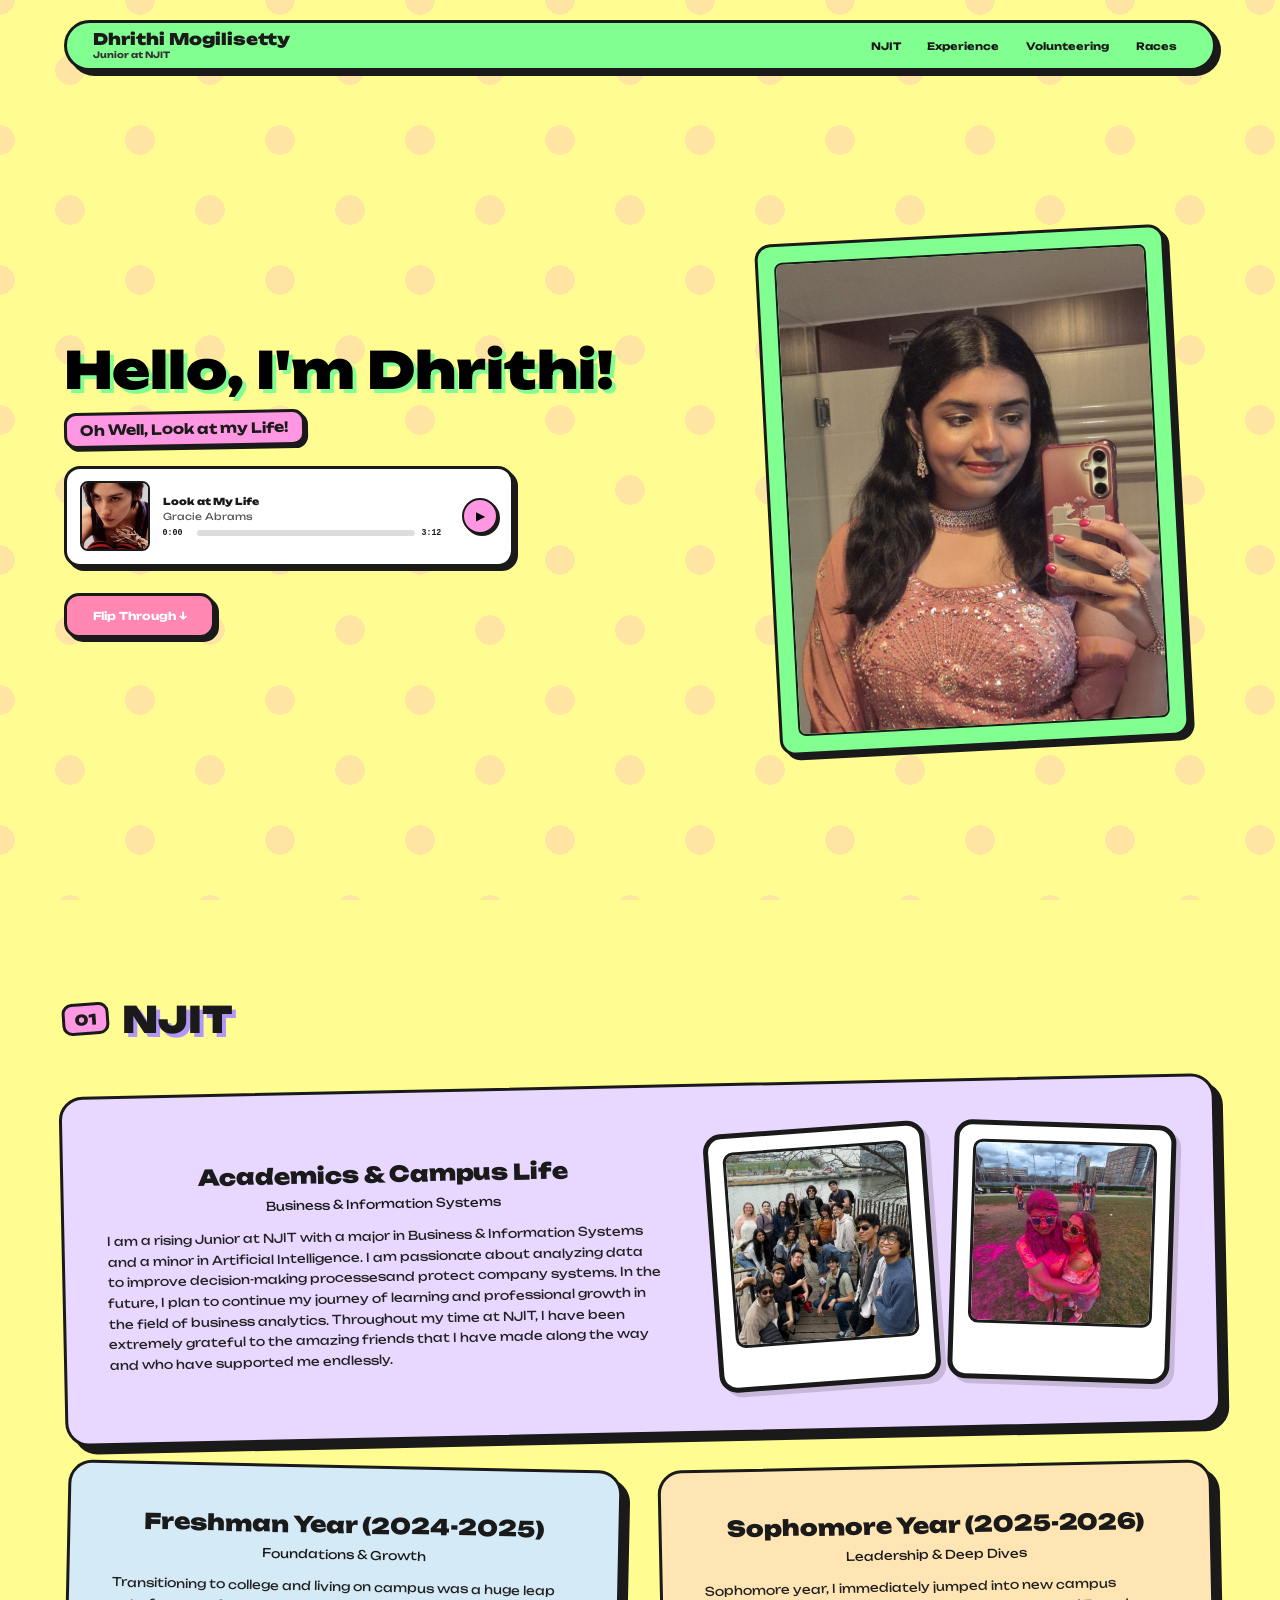
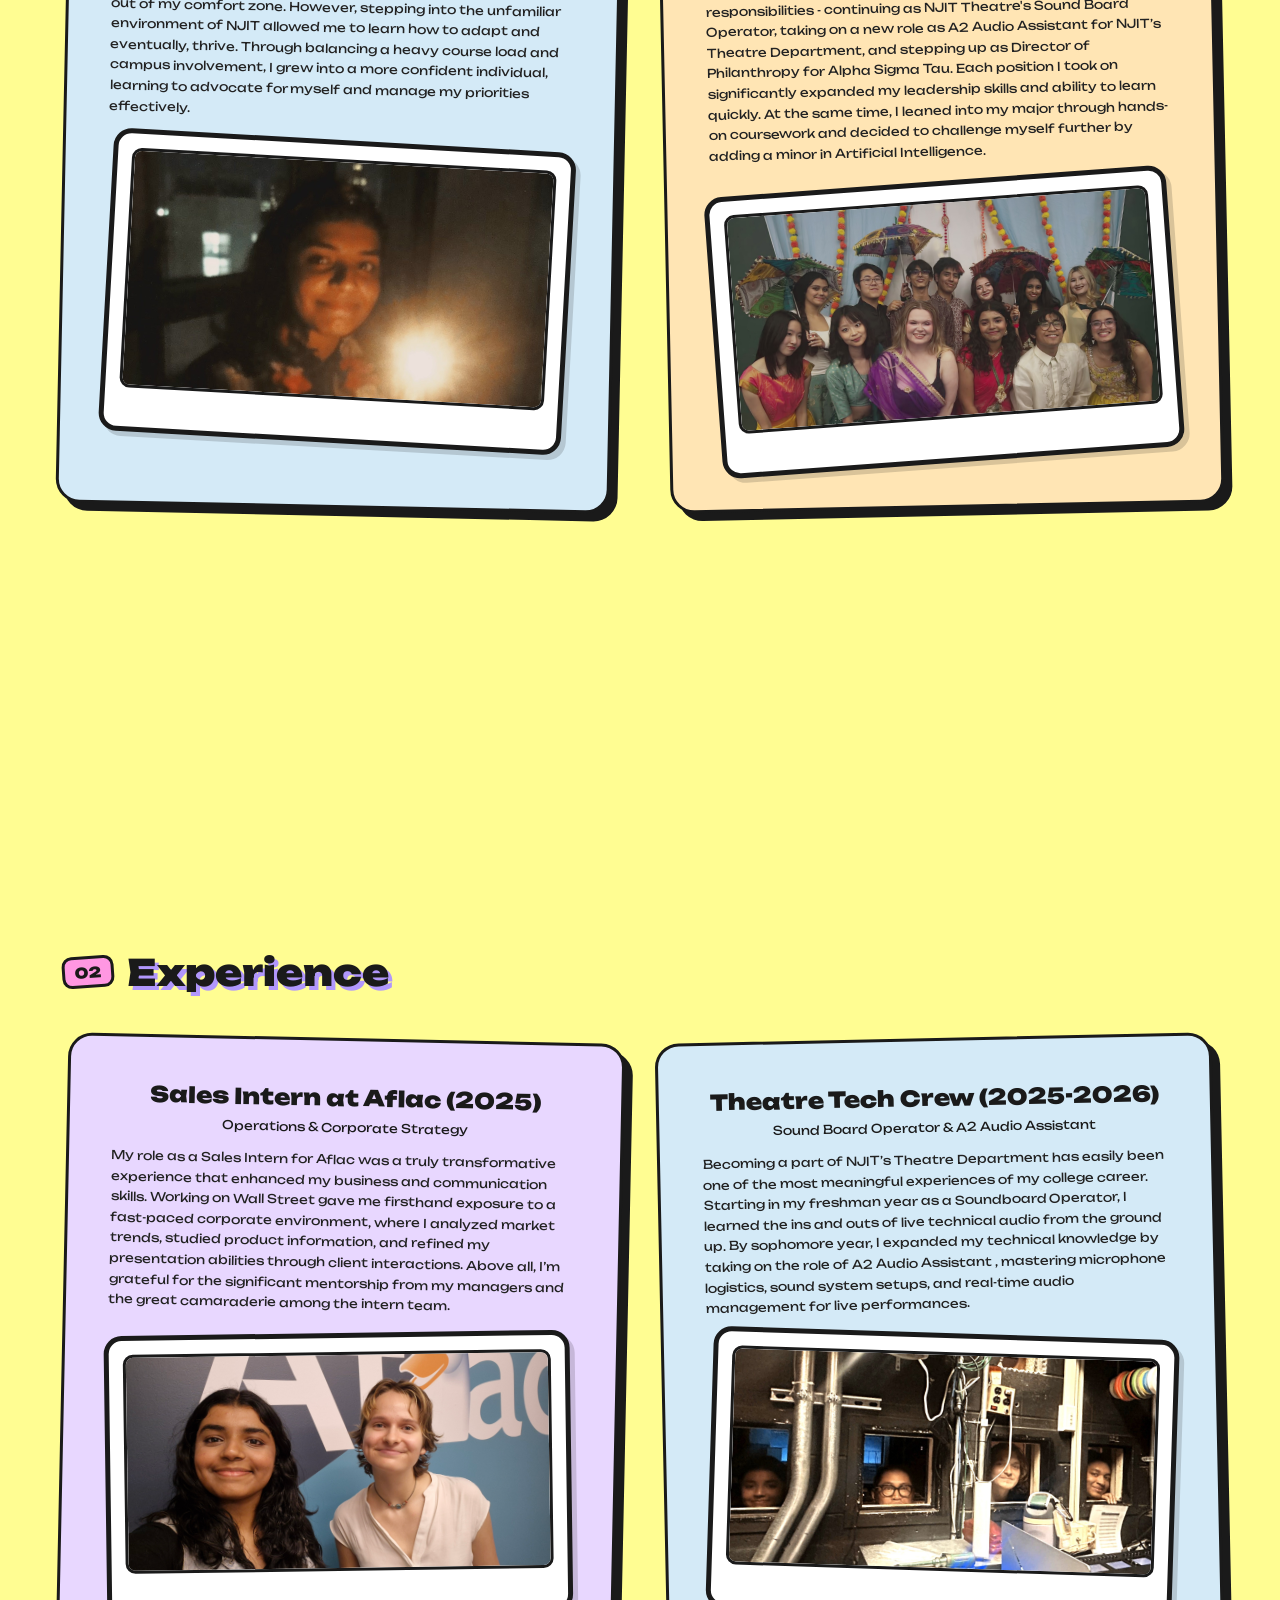
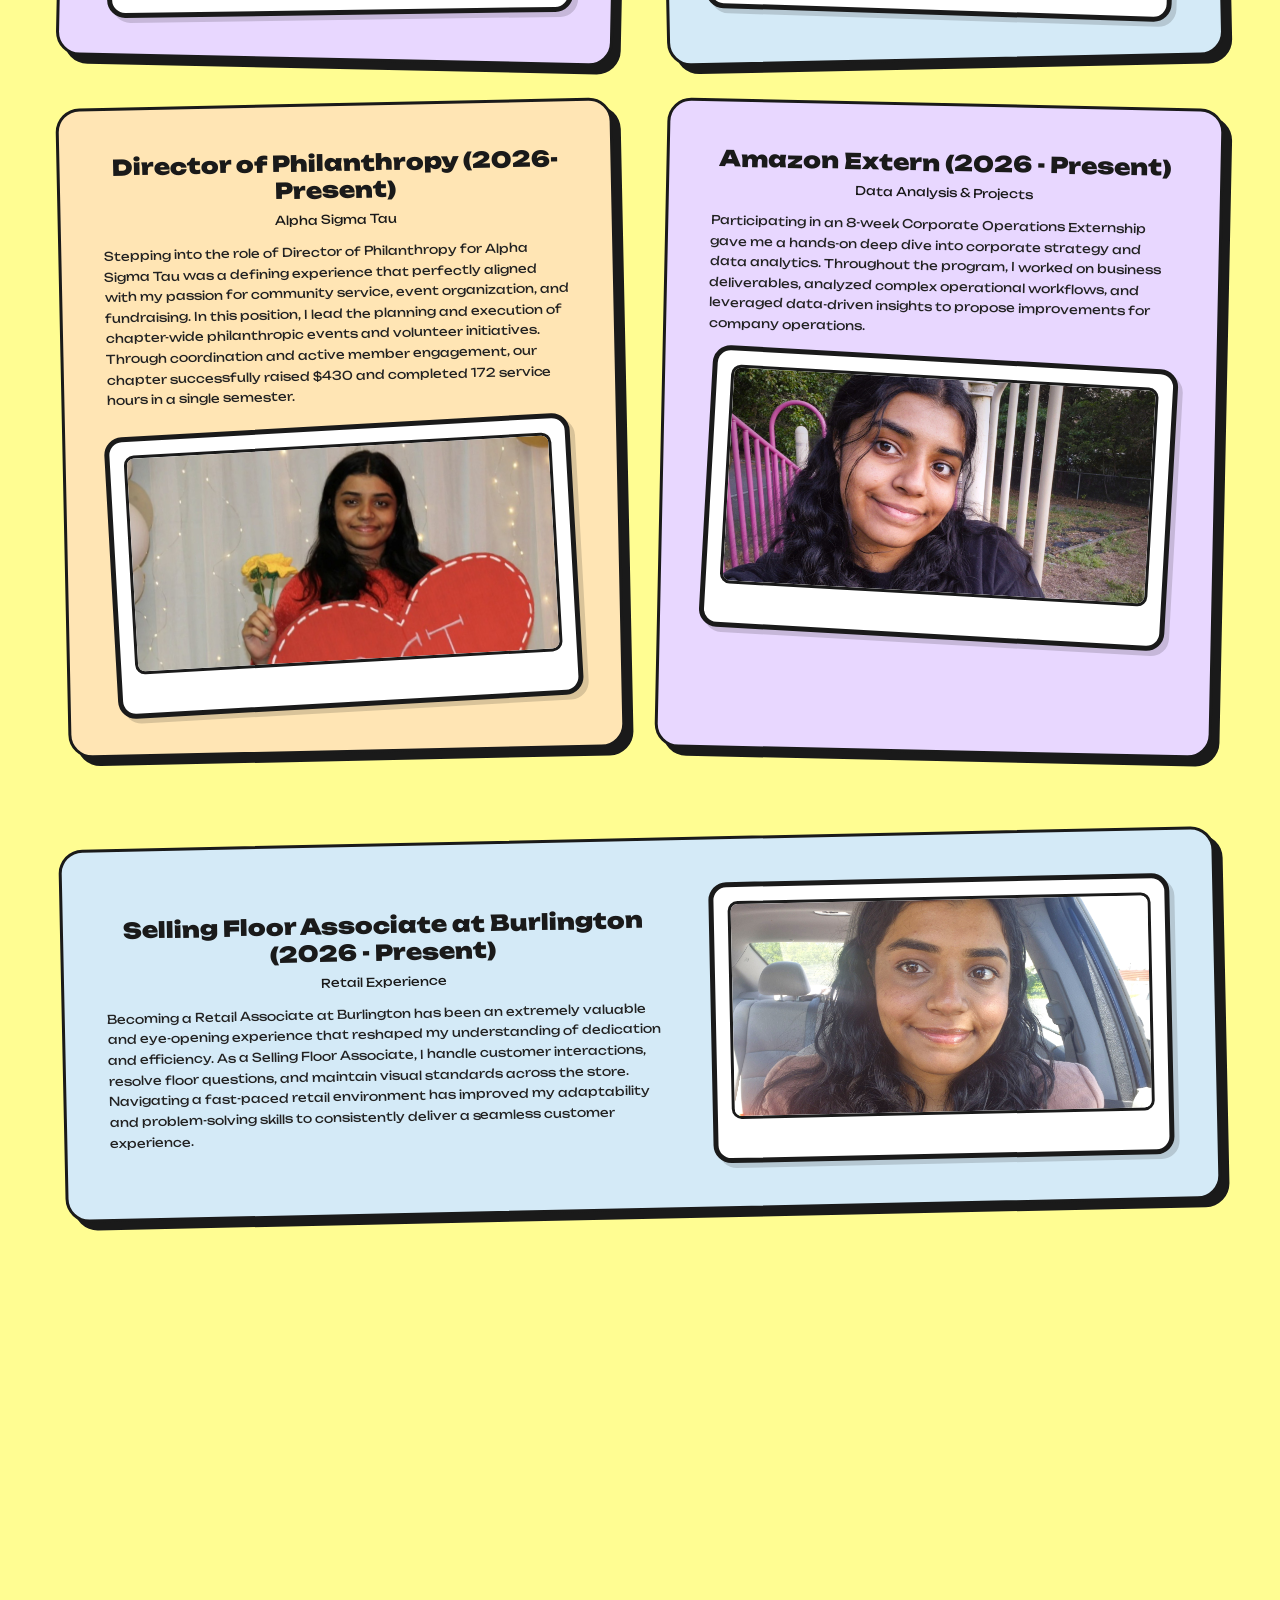
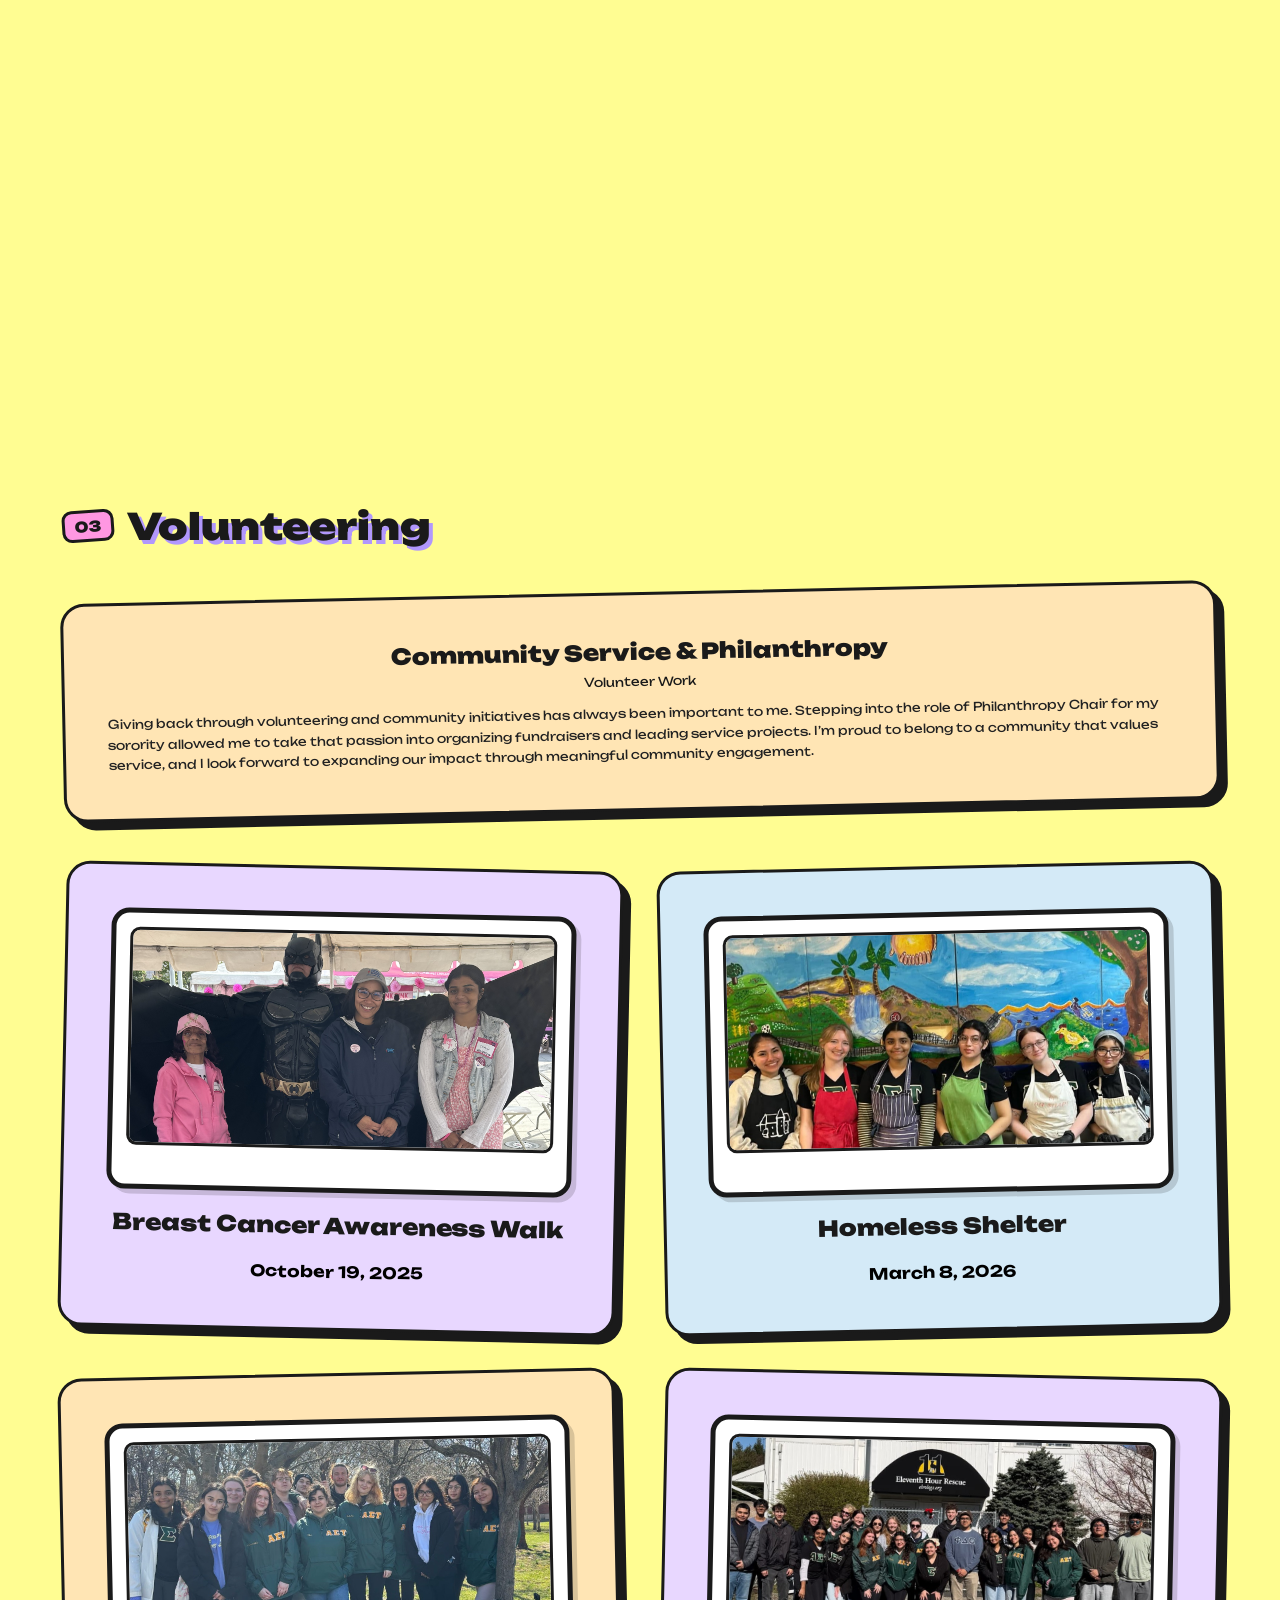
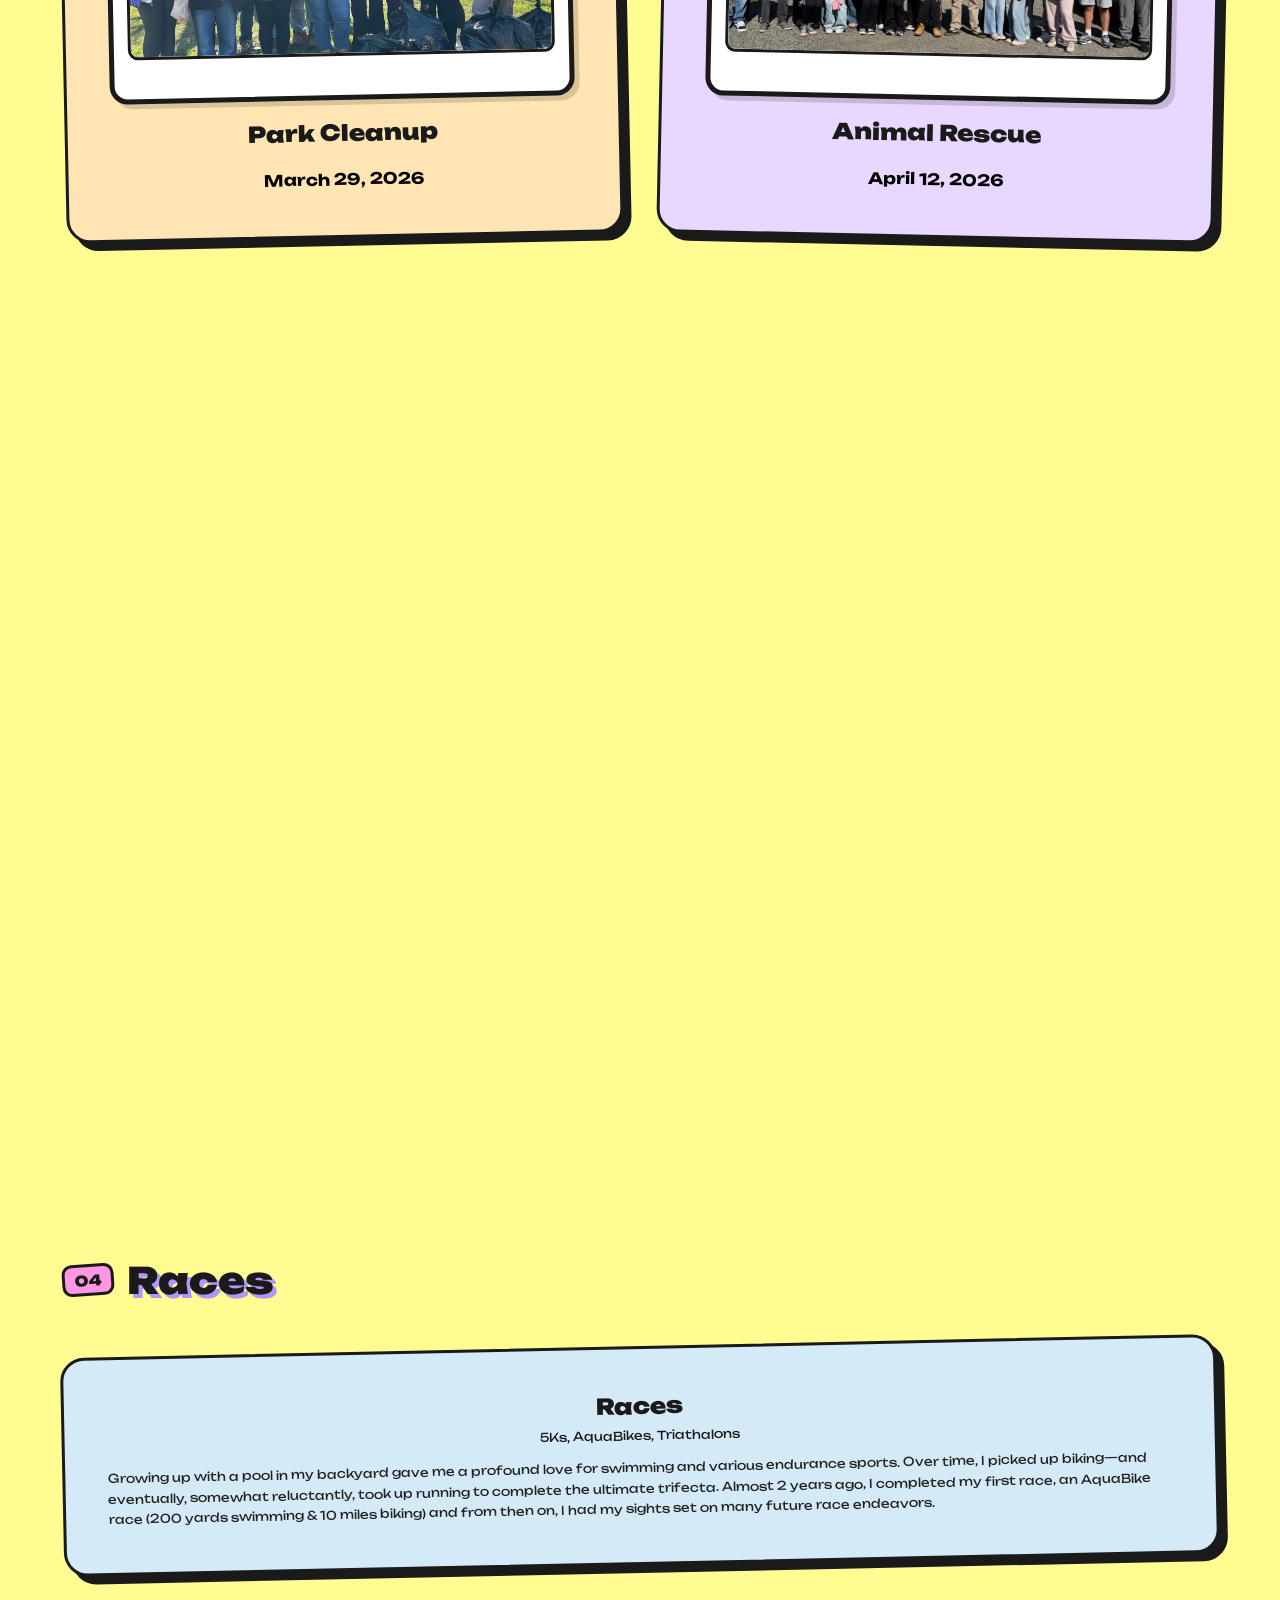
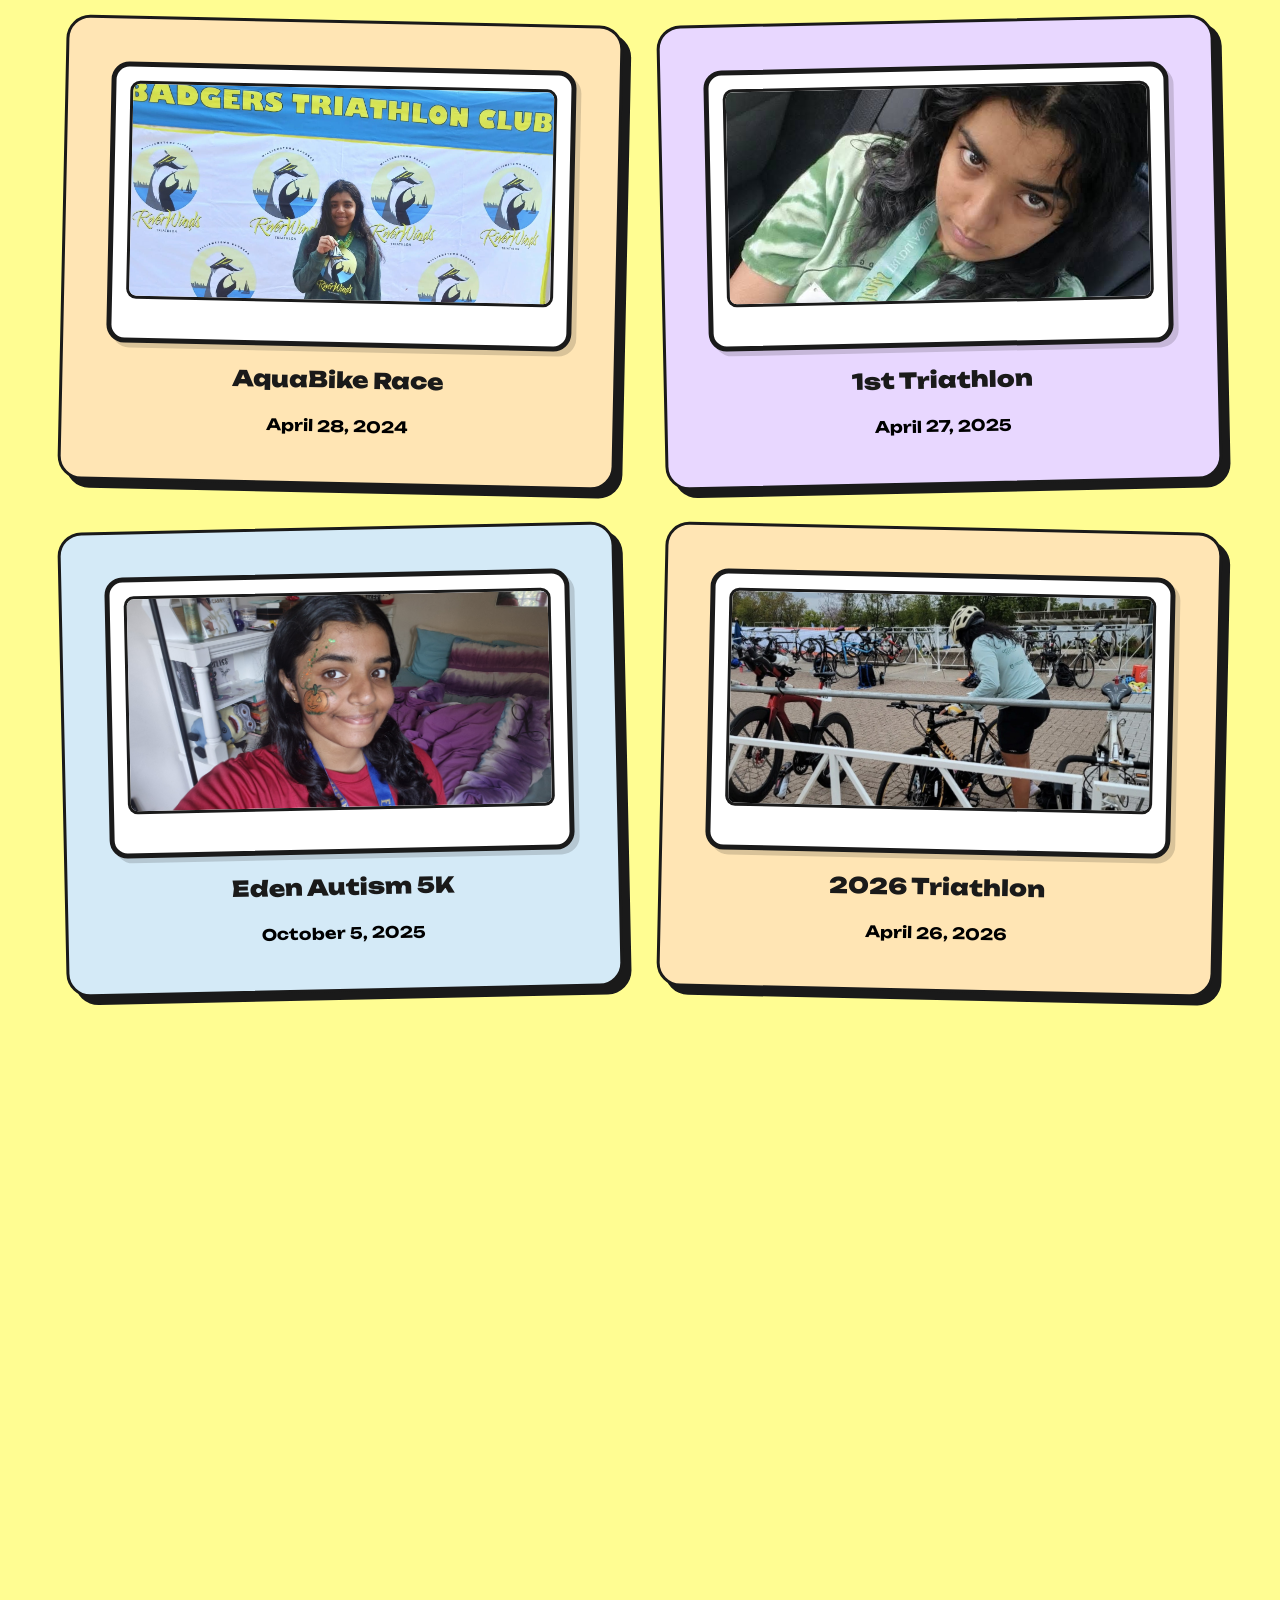
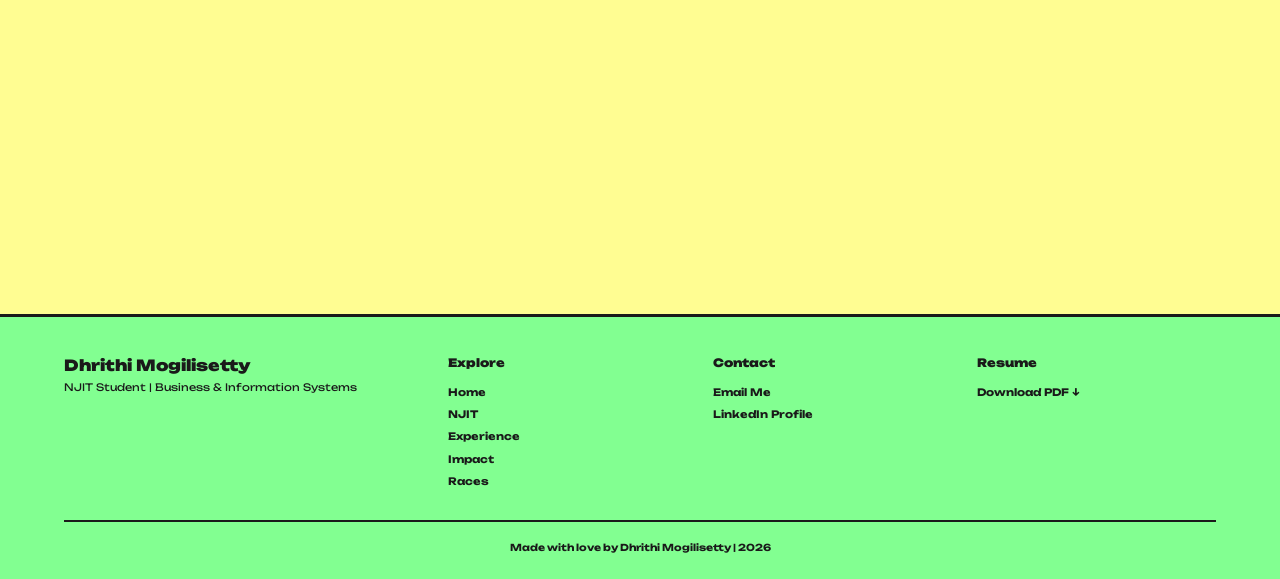
==== index.html @ ae1072d5 "Update index.html" ====
<html lang="en">

<!-- Website Icon & Name-->
<head>

    <link href="https://fonts.googleapis.com/css2?family=Playfair+Display:ital,wght@0,400..700;1,400..700&family=Unbounded:wght@400;700;900&display=swap" rel="stylesheet">

    <meta charset="UTF-8">
    <meta name="viewport" content="width=device-width, initial-scale=1.0">
    <title>Dhrithi Mogilisetty</title>

    <!-- Favicon / Tab Icon -->
    <link rel="shortcut icon" type="image/png" href="heart.png?v=2"> 

    <link href="https://fonts.googleapis.com/css2?family=Unbounded:wght@400;700;900&family=DynaPuff:wght@400;700&family=Plus+Jakarta+Sans:wght@400;600;700&display=swap" rel="stylesheet">
    <link rel="stylesheet" href="style.css">
</head>

<body>
    <!-- Song Audio -->
    <audio id="bg-track" src="Gracie Abrams - Look at My Life.mp3"></audio>

    <!-- Navigation Bar -->
    <nav class="navbar">
        <div class="logo-container">
            <div class="logo">Dhrithi Mogilisetty</div>
            <span class="logo-subtitle">Junior at NJIT</span>
        </div>
        <ul class="nav-links">
            <li><a href="#njit">NJIT</a></li>
            <li><a href="#experience">Experience</a></li>
            <li><a href="#impact">Volunteering</a></li>
            <li><a href="#endurance">Races</a></li>
        </ul>
    </nav>

    <section id="home" class="hero-section">
        <div class="hero-container">
            <div class="hero-content">

                <!-- Title & Subtitle-->
                <h1>Hello, I'm Dhrithi!</h1>
                <div class="subtitle">Oh Well, Look at my Life!</div>
                
                <!-- Music Player -->
                <div class="audio-player">
                    <img src="GracieAlbumPic.png" class="album-art" alt="Look at My Life Album Cover">
                    <div class="player-controls">
                        <div class="track-title">Look at My Life</div>
                        <div class="track-artist">Gracie Abrams</div>
                        <div class="progress-block">
                            <span class="timestamp" id="current-time">0:00</span>
                            <div class="timeline" id="timeline-click">
                                <div class="progress-bar" id="track-progress"></div>
                            </div>
                            <span class="timestamp">3:12</span>
                        </div>
                    </div>
                    <button class="play-btn" id="audio-toggle" aria-label="Play or Pause track">▶</button>
                </div>

                <!-- Flip Through Button -->
                <a href="#njit" class="cta-btn">Flip Through ↓</a>
            </div>
            
            <!-- Profile Pictures -->
            <div class="hero-graphic-stack">
                <div class="sticker sticker-1">
                    <img src="ProfilePic2.jpg" alt="Dhrithi Portrait">
                </div>
            </div>
        </div>
    </section>

    <!-- NJIT Section -->
    <section id="njit" class="content-section">
        <object data="njit.html" type="text/html" class="embedded-page"></object>
    </section>

    <!-- Experience Section -->
    <section id="experience" class="content-section">
        <object data="experience.html" type="text/html" class="embedded-page"></object>
    </section>

    <!-- Volunteering Section -->
    <section id="impact" class="content-section">
        <object data="impact.html" type="text/html" class="embedded-page"></object>
    </section>

    <!-- Hobbies Section -->
    <section id="endurance" class="content-section">
        <object data="endurance.html" type="text/html" class="embedded-page"></object>
    </section>

    <!-- Footer Section with Links -->
    <footer class="footer">
        <div class="footer-container">
            <div class="footer-brand">
                <h4>Dhrithi Mogilisetty</h4>
                <p>NJIT Student | Business & Information Systems</p>
            </div>
            
            <div class="footer-col">
                <h5>Explore</h5>
                <ul>
                    <li><a href="#home">Home</a></li>
                    <li><a href="#njit">NJIT</a></li>
                    <li><a href="#experience">Experience</a></li>
                    <li><a href="#impact">Impact</a></li>
                    <li><a href="#endurance">Races</a></li>
                </ul>
            </div>

            <div class="footer-col">
                <h5>Contact</h5>
                <ul>
                    <li><a href="mailto:dhrithimogilisetty@gmail.com">Email Me</a></li>
                    <li><a href="https://www.linkedin.com/in/dhrithi-mogilisetty" target="_blank">LinkedIn Profile</a></li>
                </ul>
            </div>

            <div class="footer-col">
                <h5>Resume</h5>
                <ul>
                    <li><a href="Mogilisetty_Resume.pdf" download>Download PDF ↓</a></li>
                </ul>
            </div>
        </div>

        <div class="footer-bottom">
            <p>Made with love by Dhrithi Mogilisetty | 2026</p>
        </div>
    </footer>

    <!-- Audio Script -->
    <script>
        const audio = document.querySelector('audio');
        const playBtn = document.querySelector('.play-btn');
        const progressBar = document.querySelector('.progress-bar');
        const timestamp = document.querySelector('.timestamp');
        const timeline = document.querySelector('.timeline');

        // Helper function to format seconds into MM:SS cleanly
        function formatTime(seconds) {
            const totalSecs = Math.round(seconds);
            const mins = Math.floor(totalSecs / 60);
            const secs = totalSecs % 60;
            return `${mins}:${secs < 10 ? '0' : ''}${secs}`;
        }

        // 1. Update timestamp and progress bar during playback
        audio.addEventListener('timeupdate', () => {
            if (audio.duration) {
                const progressPercent = (audio.currentTime / audio.duration) * 100;
                progressBar.style.width = `${progressPercent}%`;

                // If we are within 0.5 seconds of the end, force display of the full duration (3:12)
                if (audio.duration - audio.currentTime < 0.5) {
                    timestamp.textContent = formatTime(audio.duration);
                } else {
                    timestamp.textContent = formatTime(audio.currentTime);
                }
            }
        });

        // 2. Click timeline to skip ahead/rewind
        timeline.addEventListener('click', (e) => {
            if (audio.duration) {
                const timelineWidth = timeline.clientWidth;
                const clickX = e.offsetX;
                audio.currentTime = (clickX / timelineWidth) * audio.duration;
            }
        });

        // 3. Automatically reset when the song finishes
        audio.addEventListener('ended', () => {
            audio.currentTime = 0;             // Reset track position
            progressBar.style.width = '0%';    // Reset progress bar
            timestamp.textContent = '0:00';    // Reset timestamp text
            playBtn.textContent = '▶';         // Switch icon back to Play (triangle)
        });

        // 4. Play / Pause Button Toggle Logic
        playBtn.addEventListener('click', () => {
            if (audio.paused) {
                audio.play();
                playBtn.textContent = '❚❚';    // Switch to Pause (two lines)
            } else {
                audio.pause();
                playBtn.textContent = '▶';     // Switch to Play (triangle)
            }
        });
    </script>
</body>
---- style.css ----
/* Global Style Variables & Resets */
* {
    margin: 0;
    padding: 0;
    box-sizing: border-box;
}

:root {
    /* Fonts */
    --font-global: 'Unbounded', sans-serif;

    /* Base Palette */
    --bg-main: #fffd92; 
    --bg-card: #82ff91; 
    --yellow: #ff97e2;  
    --pink: #FF87B2;    
    --text-dark: #1A1A1A;

    /* REQUIRED 3-COLOR PASTEL VARIABLES (RESTORED) */
    --pastel-purple: #e8d7ff; /* Soft Pastel Purple */
    --pastel-blue: #d4eaf7;   /* Soft Pastel Blue */
    --light-orange: #ffe5b4;  /* Soft Light Orange / Peach */
}

/* Color Utility Classes */
.card-purple { background-color: var(--pastel-purple) !important; }
.card-blue   { background-color: var(--pastel-blue) !important; }
.card-orange { background-color: var(--light-orange) !important; }


/* --------------------------------------------------------------------------
   GLOBAL STYLES & BACKGROUND
   -------------------------------------------------------------------------- */
html {
    scroll-behavior: smooth;
    font-family: var(--font-global);
    color: var(--text-dark);
    background-color: var(--bg-main);
    font-size: clamp(11px, 1vw, 16px); 
}

body {
    overflow-x: hidden;
    width: 100%;
    background-color: var(--bg-main); /* Original yellow #fffd92 */
    font-family: var(--font-global);
    
    /* Larger, spaced-out, transparent polka dots */
    background-image: 
        radial-gradient(rgba(255, 182, 193, 0.35) 15%, transparent 15%),
        radial-gradient(rgba(255, 182, 193, 0.35) 15%, transparent 15%);
    
    /* Spacing and sizing for large dots */
    background-position: 0 0, 70px 70px;
    background-size: 140px 140px;
    background-attachment: fixed;
}

/* Navigation Bar */
.navbar {
    position: fixed;
    top: 20px;
    left: 50%;
    transform: translateX(-50%);
    display: flex;
    justify-content: space-between;
    align-items: center;
    width: 90%;
    max-width: 1300px;
    padding: 0.6rem 2rem;
    background-color: var(--bg-card);
    border: 3px solid var(--text-dark);
    border-radius: 50px;
    box-shadow: 5px 5px 0px var(--text-dark);
    z-index: 1000;
}

/* Logo & Subtitle Container */
.logo-container {
    display: flex;
    flex-direction: column;
    align-items: flex-start;
    line-height: 1.1;
}

.logo-container .logo {
    font-family: var(--font-global);
    font-weight: 900;
    font-size: clamp(0.95rem, 1.8vw, 1.25rem); 
    color: var(--text-dark);
    white-space: nowrap;
}

.logo-container .logo-subtitle {
    font-family: var(--font-global);
    font-size: 0.68rem;
    font-weight: 700;
    color: #333;
    margin-top: 2px;
    white-space: nowrap;
}

.nav-links {
    display: flex;
    list-style: none;
    gap: 0.5rem;
}

.nav-links a {
    text-decoration: none;
    color: var(--text-dark);
    font-size: 0.8rem;
    font-weight: 700;
    padding: 0.4rem 0.8rem;
    border-radius: 20px;
    transition: all 0.2s ease;
}

.nav-links a:hover {
    background-color: var(--pink);
    color: white;
}

/* Hero Section */
.hero-section {
    min-height: 100vh;
    display: flex;
    align-items: center;
    justify-content: center;
    padding: 140px 5% 60px 5%;
}

.hero-container {
    display: grid;
    grid-template-columns: 1.2fr 1fr;
    gap: clamp(2rem, 6vw, 6rem);
    max-width: 1300px;
    width: 100%;
    align-items: center;
}

.hero-content h1 {
    font-family: var(--font-global);
    font-weight: 900;
    font-size: clamp(2.2rem, 4.8vw, 4rem);
    color: rgb(0, 0, 0);
    line-height: 1.1;
    margin-bottom: 1rem;
    text-shadow: 4px 4px 0px #82ff91;
}

.hero-content .subtitle {
    display: inline-block;
    font-family: var(--font-global);
    font-weight: 700;
    font-size: clamp(0.9rem, 1.8vw, 1.1rem);
    background-color: var(--yellow);
    padding: 0.5rem 1rem;
    border: 3px solid var(--text-dark);
    border-radius: 12px;
    transform: rotate(-1deg);
    margin-bottom: 1.5rem;
    box-shadow: 3px 3px 0px var(--text-dark);
}

.cta-btn {
    display: inline-block;
    padding: 1rem 2rem;
    background-color: var(--pink);
    color: white;
    font-family: var(--font-global);
    font-size: 0.85rem;
    font-weight: 700;
    text-decoration: none;
    border: 3px solid var(--text-dark);
    border-radius: 15px;
    box-shadow: 4px 4px 0px var(--text-dark);
    transition: all 0.2s ease;
}

.cta-btn:hover {
    transform: translate(-2px, -2px);
    box-shadow: 6px 6px 0px var(--text-dark);
    background-color: var(--yellow);
    color: var(--text-dark);
}

/* Music Player */
.audio-player {
    background: white;
    border: 3px solid var(--text-dark);
    border-radius: 16px;
    padding: 1rem;
    max-width: 450px;
    width: 100%;
    display: flex;
    align-items: center;
    gap: 1rem;
    box-shadow: 4px 4px 0px var(--text-dark);
    margin-bottom: 2rem;
}

.album-art {
    width: 70px;
    height: 70px;
    border: 2px solid var(--text-dark);
    border-radius: 8px;
    object-fit: cover;
}

.player-controls {
    flex: 1;
    display: flex;
    flex-direction: column;
    gap: 0.2rem;
}

.track-title {
    font-family: var(--font-global);
    font-size: 0.75rem;
    font-weight: 900;
}

.track-artist {
    font-size: 0.75rem;
    color: #555;
    margin-bottom: 0.3rem;
    font-weight: 400;
}

.progress-block {
    display: flex;
    align-items: center;
    justify-content: space-between;
    gap: 0.5rem;
    width: 100%;
}

.timeline {
    flex: 1;
    height: 6px;
    background: #ddd;
    border-radius: 3px;
    position: relative;
    cursor: pointer;
}

.progress-bar {
    width: 0%;
    height: 100%;
    background: var(--pink);
    border-radius: 3px;
}

.timestamp {
    font-size: 0.65rem;
    font-weight: 700;
    font-family: monospace;
    min-width: 28px;
}

.play-btn {
    background: var(--yellow);
    border: 2px solid var(--text-dark);
    border-radius: 50%;
    width: 36px;
    height: 36px;
    display: flex;
    align-items: center;
    justify-content: center;
    cursor: pointer;
    box-shadow: 2px 2px 0px var(--text-dark);
    font-size: 0.9rem;
}

/* Profile Picture Stack */
.hero-graphic-stack {
    position: relative;
    height: 520px;
    width: 100%;
    display: flex;
    justify-content: center;
    align-items: center;
}

.sticker {
    position: absolute;
    background: var(--bg-card);
    border: 3px solid var(--text-dark);
    border-radius: 16px;
    padding: 16px; /* Generous frame padding */
    box-shadow: 5px 5px 0px var(--text-dark);
    display: flex;
    justify-content: center;
    align-items: center;
    box-sizing: border-box;
}

/* Interactive hover wiggle for Homepage Main Sticker (.sticker-1) */
.sticker-1 {
    transition: transform 0.3s cubic-bezier(0.175, 0.885, 0.32, 1.275), box-shadow 0.3s ease;
    cursor: pointer;
}

.sticker-1:hover {
    /* Slight upward lift and counter-rotation wiggle on hover */
    transform: rotate(2deg) scale(1.03) translateY(-6px) !important;
    box-shadow: 8px 8px 0px var(--text-dark) !important;
}

.sticker img {
    width: 100%;
    height: 100%;
    object-fit: cover; /* Keeps image sharp and un-distorted */
    border: 2px solid var(--text-dark); /* Crisp inner border */
    border-radius: 8px;
    display: block;
}

/* Larger Sticker Dimensions */
.sticker-1 { 
    position: relative;
    width: clamp(300px, 32vw, 420px);  /* Increased from 260px-380px */
    height: clamp(360px, 40vw, 520px); /* Increased from 320px-460px */
    transform: rotate(-3deg);
    z-index: 2;
}

/* Section Containers & Object Embeds */
.content-section {
    width: 100%;
    display: flex;
    justify-content: center;
    /* Add horizontal padding so rotated cards (-1deg/1deg) don't bleed off-screen */
    padding: clamp(3.5rem, 6vw, 6rem) clamp(1rem, 3vw, 2.5rem); 
    box-sizing: border-box;
    scroll-margin-top: 100px; 
}

.embedded-page {
    width: 100%;
    max-width: 100%; /* Allows frames to fill the available width without pushing past margins */
    border: none;
    overflow-x: hidden !important; /* Prevents side-scrolling/clipping */
    overflow-y: visible !important;
}

/* Embed Frame Heights */
/* Specific Embedded Page Heights */
#njit .embedded-page {
    min-height: 1400px;
}

#experience .embedded-page {
    min-height: 2600px; 
}

#impact .embedded-page {
    min-height: 2200px !important; /* Increased height for top card + 4 event cards */
}

#endurance .embedded-page {
    min-height: 2200px !important; /* Matches the updated height for 5 cards + spacing */
}

/* Card & Section Layout Systems */
.section-container {
    width: 100%;
}

.section-header {
    display: flex;
    align-items: center;
    gap: 1rem;
    margin-bottom: clamp(2rem, 5vw, 3.5rem);
}

.section-number {
    font-family: var(--font-global);
    font-weight: 900;
    font-size: 1.2rem;
    background: var(--yellow);
    color: var(--text-dark);
    padding: 0.3rem 0.8rem;
    border: 3px solid var(--text-dark);
    border-radius: 10px;
    transform: rotate(-4deg);
}

.section-container h2 {
    font-family: var(--font-global);
    font-weight: 900;
    font-size: clamp(1.8rem, 4vw, 3rem);
    color: #1A1A1A;
    text-shadow: 4px 4px 0px #B197FC;
}

.scrapbook-card {
    background: var(--bg-card);
    border: 3px solid var(--text-dark);
    border-radius: 24px;
    padding: clamp(1.5rem, 4vw, 3.5rem);
    box-shadow: 8px 8px 0px var(--text-dark);
    position: relative;
    width: 100%;
}

.card-flex {
    display: grid;
    grid-template-columns: 1.2fr 1fr;
    gap: clamp(2rem, 4vw, 4rem);
    align-items: center;
}

/* 2x2 Grid (Experience Section) */
.grid-2x2 {
    display: grid;
    grid-template-columns: repeat(2, 1fr);
    gap: clamp(2rem, 3.5vw, 3.5rem);
    width: 100%;
}

/* Ensure clean vertical separation between the top card and event grid */
.event-photo-grid {
    margin-top: clamp(3rem, 5vw, 4.5rem) !important; /* Increased top spacing */
    clear: both;
}

.event-photo-container {
    display: flex;
    flex-direction: column;
    gap: 1.5rem; /* Increased space between the image frame and the event text block */
}

/* Optional: Additional top margin specifically on the event title for extra breathing room */
.event-details {
    display: flex;
    flex-direction: column;
    align-items: center;    /* Centers the date badge horizontally */
    text-align: center;      /* Centers the event name text */
    gap: 0.75rem;            /* Space between name and date badge */
}

.event-details h4 {
    font-family: var(--font-global);
    font-weight: 900;
    font-size: 1.8rem;      /* Increased from 1.1rem */
    color: var(--text-dark);
    line-height: 1.3;
}

.event-date {
    display: inline-block;
    width: fit-content;
    font-family: var(--font-global);
    font-weight: 700;
    font-size: 1.3rem;      /* Increased from 0.75rem */
    color: black;
    /*background: var(--pink);*/
    padding: 0.3rem 0.75rem; /* Slightly roomier badge padding */
}

/* 5th Card Full Width Rules */
/* Force 5th Card to stretch 100% across */
.full-width-card-wrapper {
    grid-column: 1 / -1 !important; /* Spans across both grid columns if inside a grid */
    width: 100% !important;
    margin-top: clamp(2rem, 3.5vw, 3.5rem);
    margin-bottom: clamp(2rem, 4vw, 3.5rem);
}

.scrapbook-card.full-width-card {
    width: 100% !important;
    max-width: 100% !important;
}

.scrapbook-card.full-width-card {
    width: 100%;
}

/* Stacked Layout (Impact & Endurance Sections) */
.stacked-layout {
    display: flex;
    flex-direction: column;
    gap: clamp(2rem, 3.5vw, 3.5rem);
    width: 100%;
}

.scrapbook-card h3 {
    font-family: var(--font-global);
    font-weight: 900;
    font-size: clamp(1.3rem, 3vw, 1.8rem);
    margin-bottom: 0.5rem;
}

/* Center all card headings */
.scrapbook-card h3,
.scrapbook-card h4,
.card-text h3,
.card-text h4 {
    text-align: center !important;
    width: 100%;
}

/* Space between subheadings (.meta) and paragraph text */
.scrapbook-card .meta,
.card-text .meta {
    margin-bottom: 1.25rem !important; /* Adjust gap size here */
    display: table;
    margin-left: auto;
    margin-right: auto;
}

/* Fallback for card titles directly followed by paragraph text */
.scrapbook-card h3,
.scrapbook-card h4 {
    margin-bottom: 0.75rem;
}

.scrapbook-card p,
.card-text p {
    margin-top: 0.5rem;
    line-height: 1.6;
}

/* Ensure card header sub-elements (like meta tags/badges) also center properly */
.scrapbook-card .meta {
    display: table;
    margin-left: auto;
    margin-right: auto;
}

.scrapbook-card p {
    font-family: var(--font-global);
    font-size: clamp(0.9rem, 1.1vw, 1rem);
    line-height: 1.7;
    font-weight: 400;
    color: #222;
}

/* Photo Frame & Interactive Hover (Slightly Larger) */
.photo-gallery-row {
    display: grid;
    /* Increased minmax width from 150px to 180px for larger frames */
    grid-template-columns: repeat(auto-fit, minmax(180px, 1fr)); 
    gap: 1.5rem;
    width: 100%;
}

.photo-frame {
    background: white;
    border: 5px solid var(--text-dark);
    border-radius: 18px;
    padding: 14px 14px 36px 14px; /* Slightly increased padding */
    box-shadow: 5px 5px 0px rgba(0,0,0,0.15);
    max-width: 100%;
    transition: transform 0.3s cubic-bezier(0.175, 0.885, 0.32, 1.275), box-shadow 0.3s ease;
    overflow: hidden;
}

.photo-frame img {
    width: 100%;
    /* Bumped height range up from 160px-240px to 200px-280px */
    height: clamp(200px, 18vw, 280px);
    object-fit: cover;
    border: 3px solid var(--text-dark);
    border-radius: 10px;
    background: #eee;
}

.photo-frame:hover {
    transform: translateY(-6px) scale(1.03) rotate(0deg) !important;
    box-shadow: 8px 12px 0px rgba(0, 0, 0, 0.2) !important;
    cursor: pointer;
}

.grid-layout {
    display: grid;
    grid-template-columns: repeat(auto-fit, minmax(320px, 1fr));
    gap: clamp(2rem, 4vw, 4rem);
}

.rotated-left { transform: rotate(-1.2deg); }
.rotated-right { transform: rotate(1.2deg); }

/* Custom Group Image Override */
.full-group-img {
    width: 100%; 
    height: auto; 
    max-height: 380px; 
    object-fit: contain; 
    border: 3px solid var(--text-dark);
    border-radius: 10px; 
}

/* Footer Section */
.footer {
    background-color: var(--bg-card);
    border-top: 3px solid var(--text-dark);
    padding: 3rem 5% 2rem 5%;
    font-family: var(--font-global);
    color: var(--text-dark);
}

.footer-container {
    max-width: 1300px;
    margin: 0 auto;
    display: grid;
    grid-template-columns: 1.5fr repeat(3, 1fr);
    gap: 2rem;
}

.footer-brand h4 {
    font-size: 1.2rem;
    font-weight: 900;
    margin-bottom: 0.5rem;
}

.footer-brand p {
    font-size: 0.8rem;
    font-weight: 400;
}

.footer-col h5 {
    font-size: 0.9rem;
    font-weight: 900;
    margin-bottom: 1rem;
}

.footer-col ul {
    list-style: none;
}

.footer-col ul li {
    margin-bottom: 0.5rem;
}

.footer-col ul li a {
    text-decoration: none;
    color: var(--text-dark);
    font-size: 0.8rem;
    font-weight: 700;
    transition: color 0.2s ease;
}

.footer-col ul li a:hover {
    color: var(--pink);
}

.footer-bottom {
    max-width: 1300px;
    margin: 2rem auto 0 auto;
    padding-top: 1.5rem;
    border-top: 2px solid var(--text-dark);
    text-align: center;
    font-size: 0.75rem;
    font-weight: 700;
}

/* Responsive Breakpoints */
@media (max-width: 950px) {
    .hero-container { grid-template-columns: 1fr; text-align: center; }
    .hero-content { display: flex; flex-direction: column; align-items: center; }
    .hero-graphic-stack { max-width: 450px; height: 360px; margin: 2rem auto 0 auto; }
    .card-flex { grid-template-columns: 1fr; }
}

@media (max-width: 850px) {
    .grid-2x2 { grid-template-columns: 1fr; }
    .footer-container { grid-template-columns: 1fr 1fr; }
}

@media (max-width: 630px) {
    .navbar { padding: 0.6rem 1rem; border-radius: 25px; justify-content: center; width: 95%; }
    .navbar .logo { display: none; } 
    .logo-container .logo-subtitle { display: none; }
    .nav-links { width: 100%; justify-content: space-around; gap: 2px; }
    .nav-links a { padding: 0.3rem 0.6rem; font-size: 0.75rem; }
    .content-section { padding: 4rem 3%; }
    .photo-gallery-row { grid-template-columns: 1fr 1fr; }
}

@media (max-width: 500px) {
    .footer-container { grid-template-columns: 1fr; }
}

@media (max-width: 400px) {
    html { font-size: 10px; }
    .navbar { top: 10px; }
    .nav-links a { padding: 0.2rem 0.4rem; font-size: 0.7rem; }
    .hero-content h1 { font-size: 1.8rem; }
    .audio-player { flex-direction: column; align-items: center; text-align: center; padding: 0.8rem; }
    .player-controls { width: 100%; }
    .hero-graphic-stack { height: 280px; }
    .sticker-1 { width: 200px; height: 260px; }
    .scrapbook-card { padding: 1.2rem; border-radius: 16px; }
    .photo-gallery-row { grid-template-columns: 1fr; justify-items: center; }
    .photo-frame { max-width: 200px; }
}
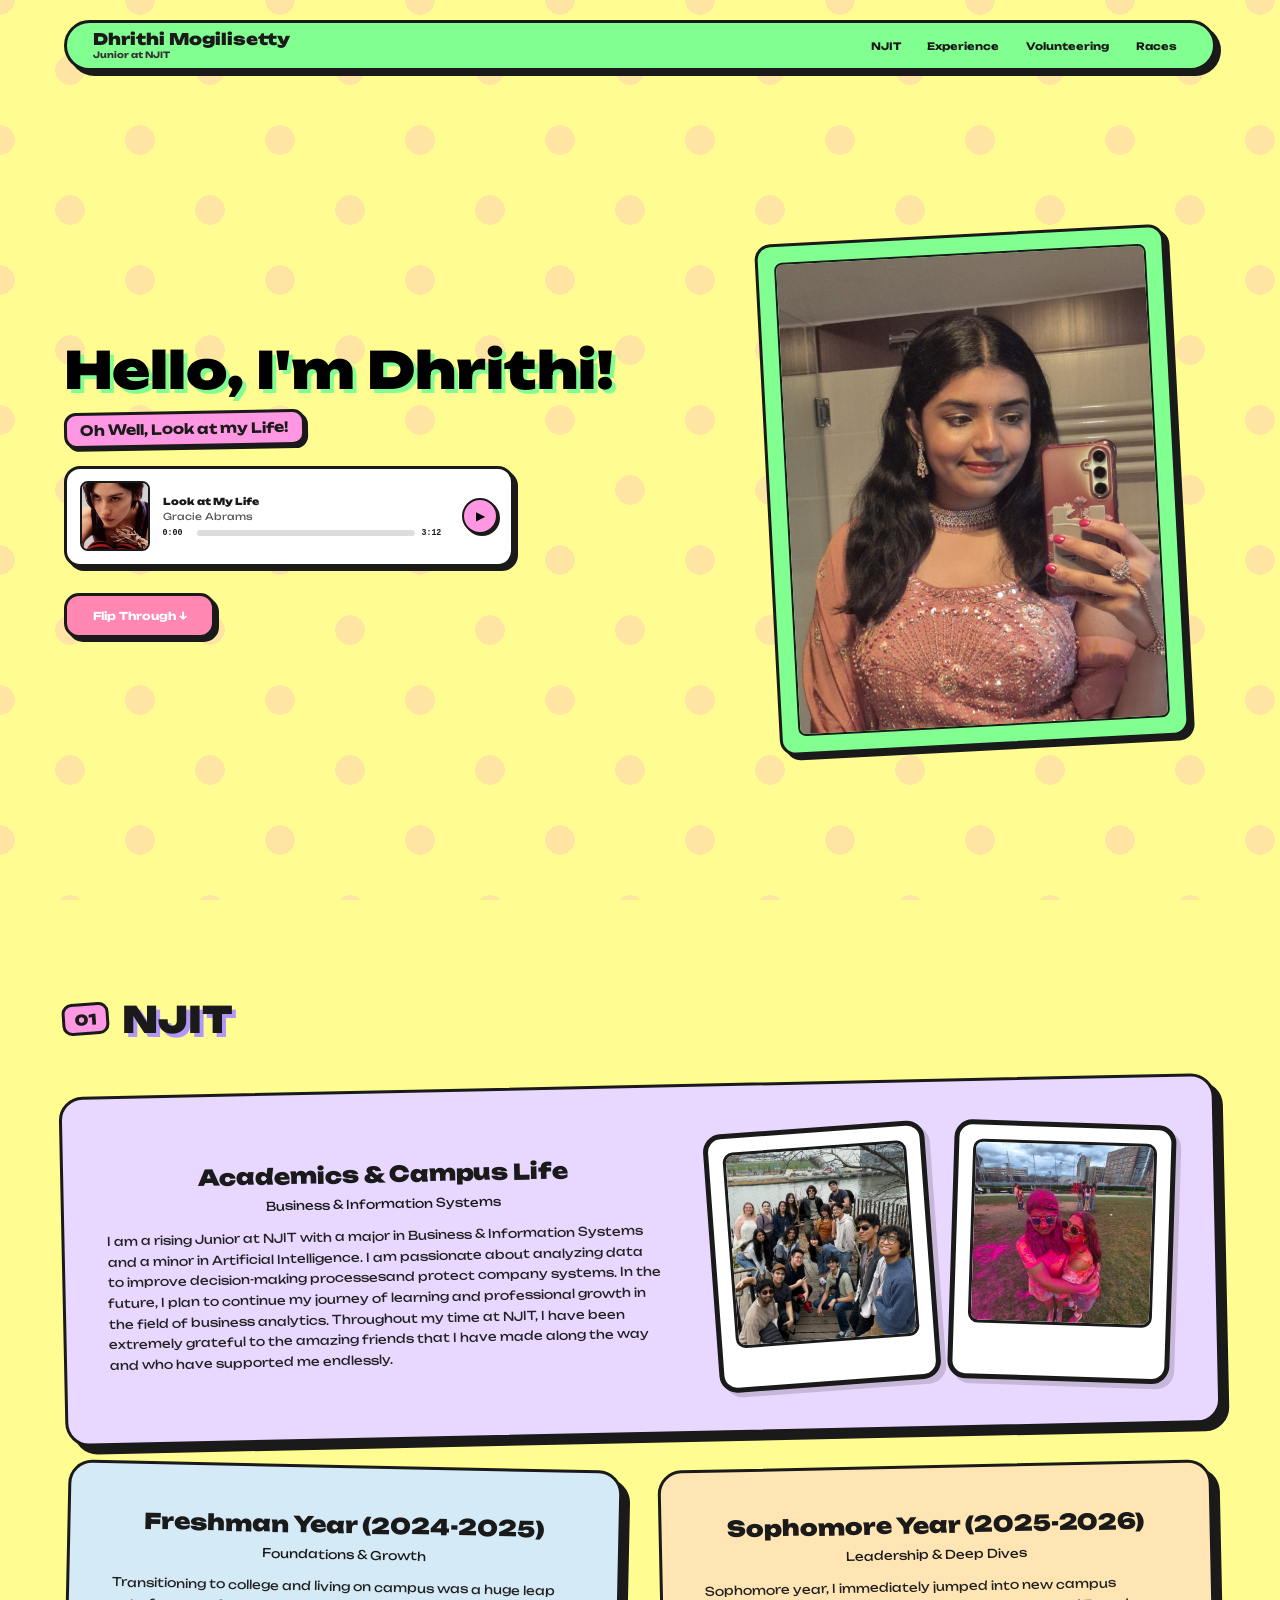
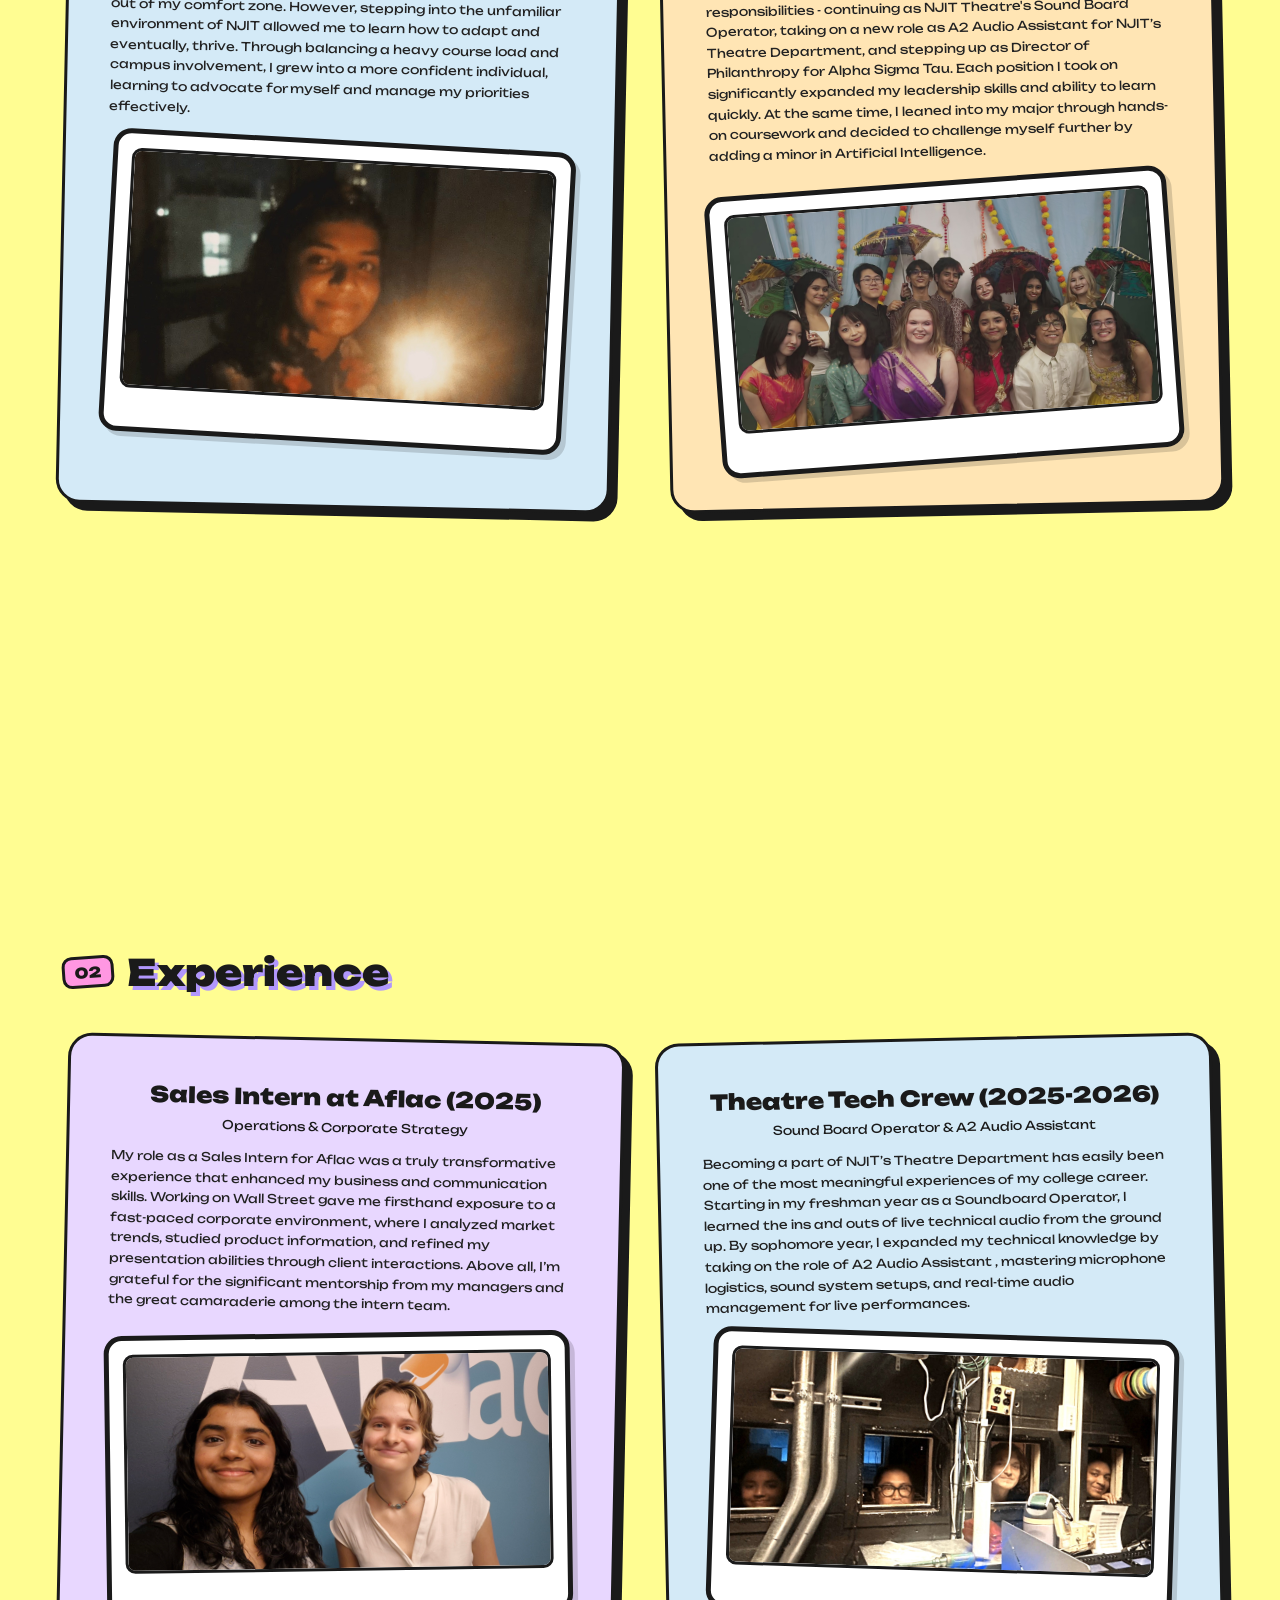
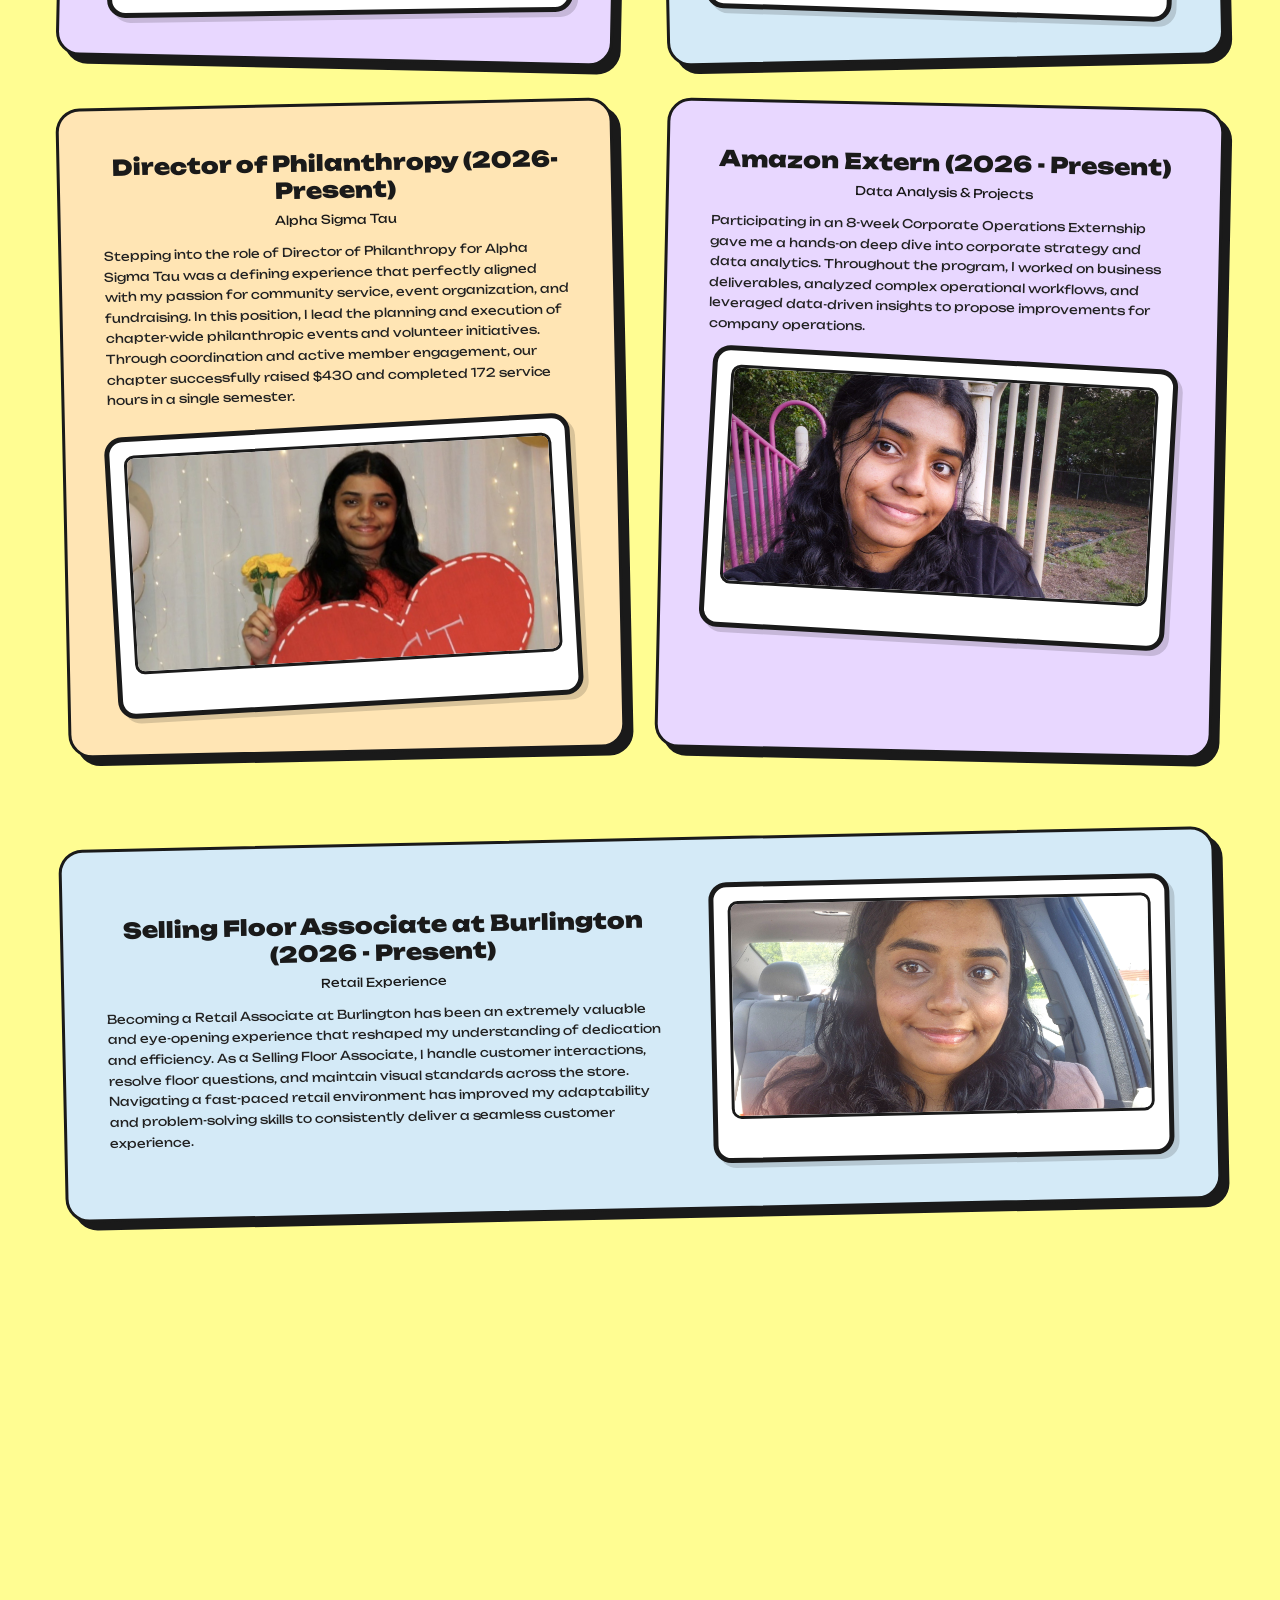
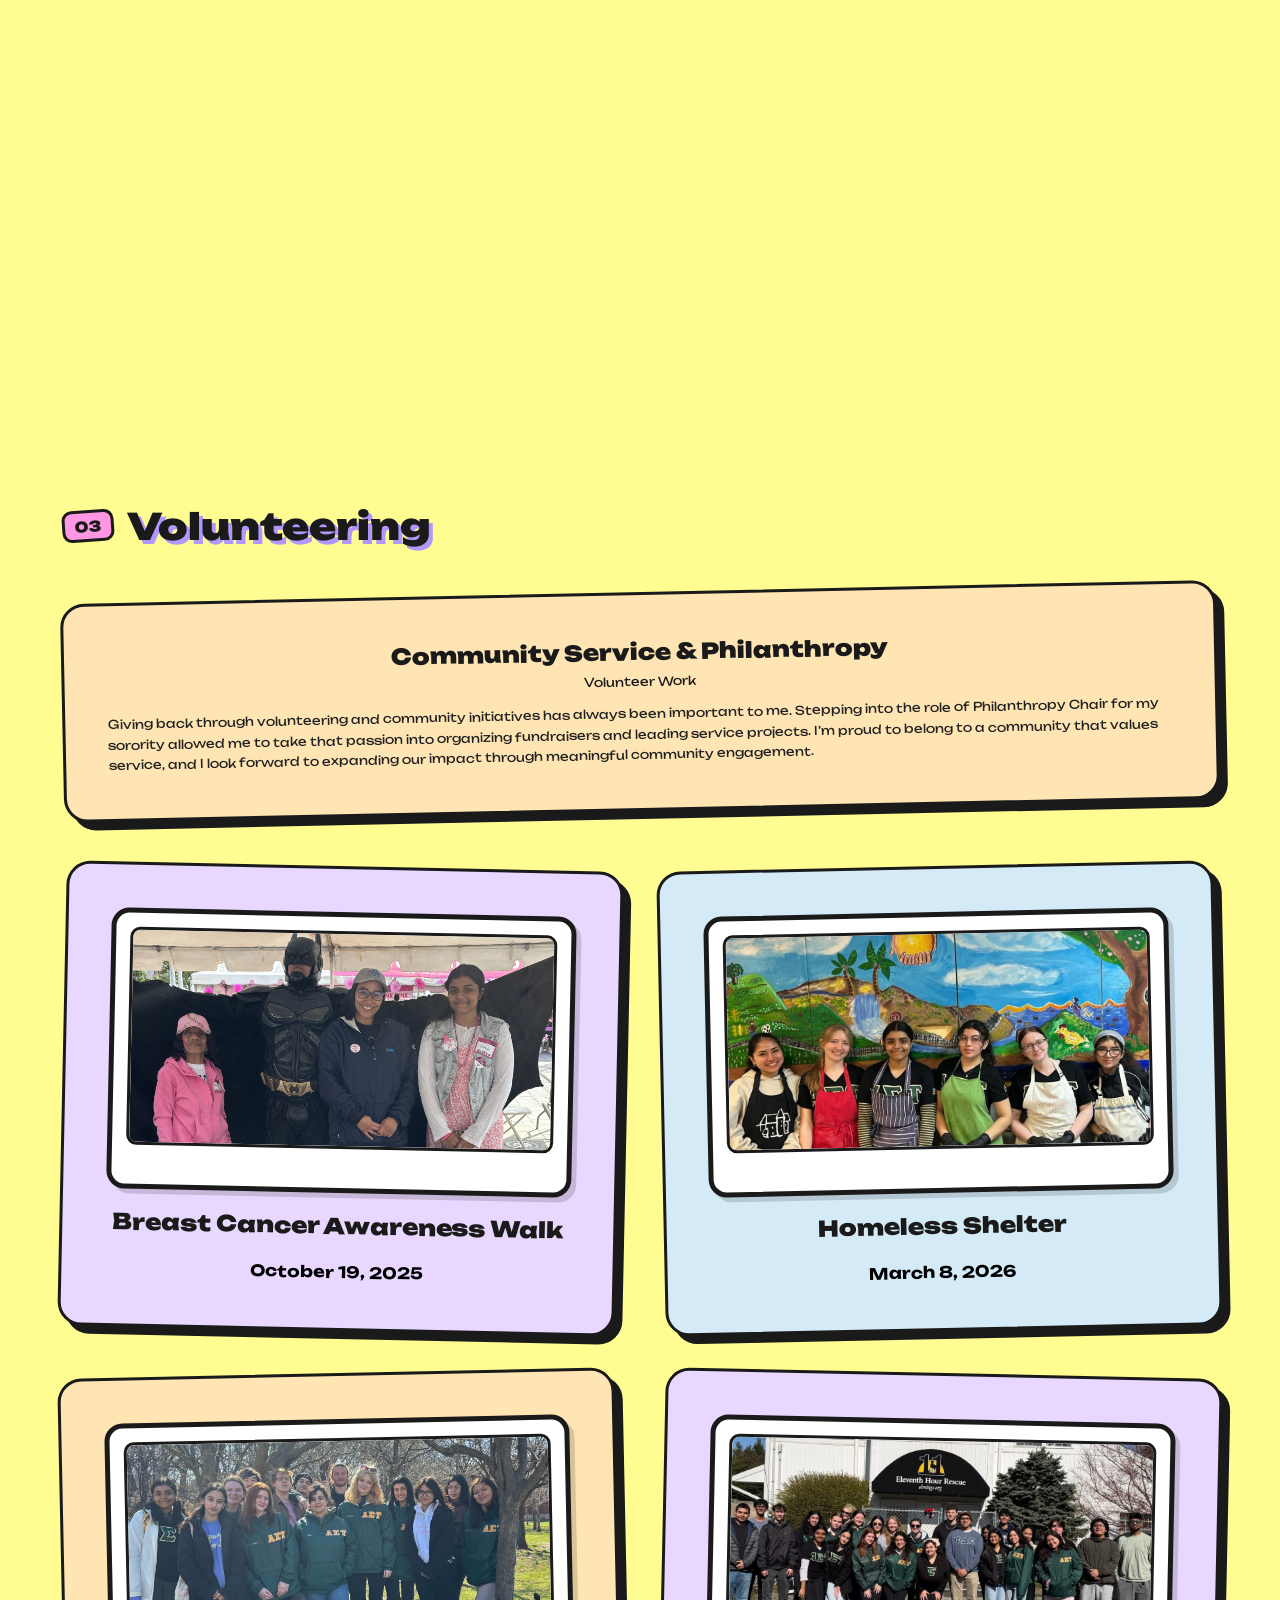
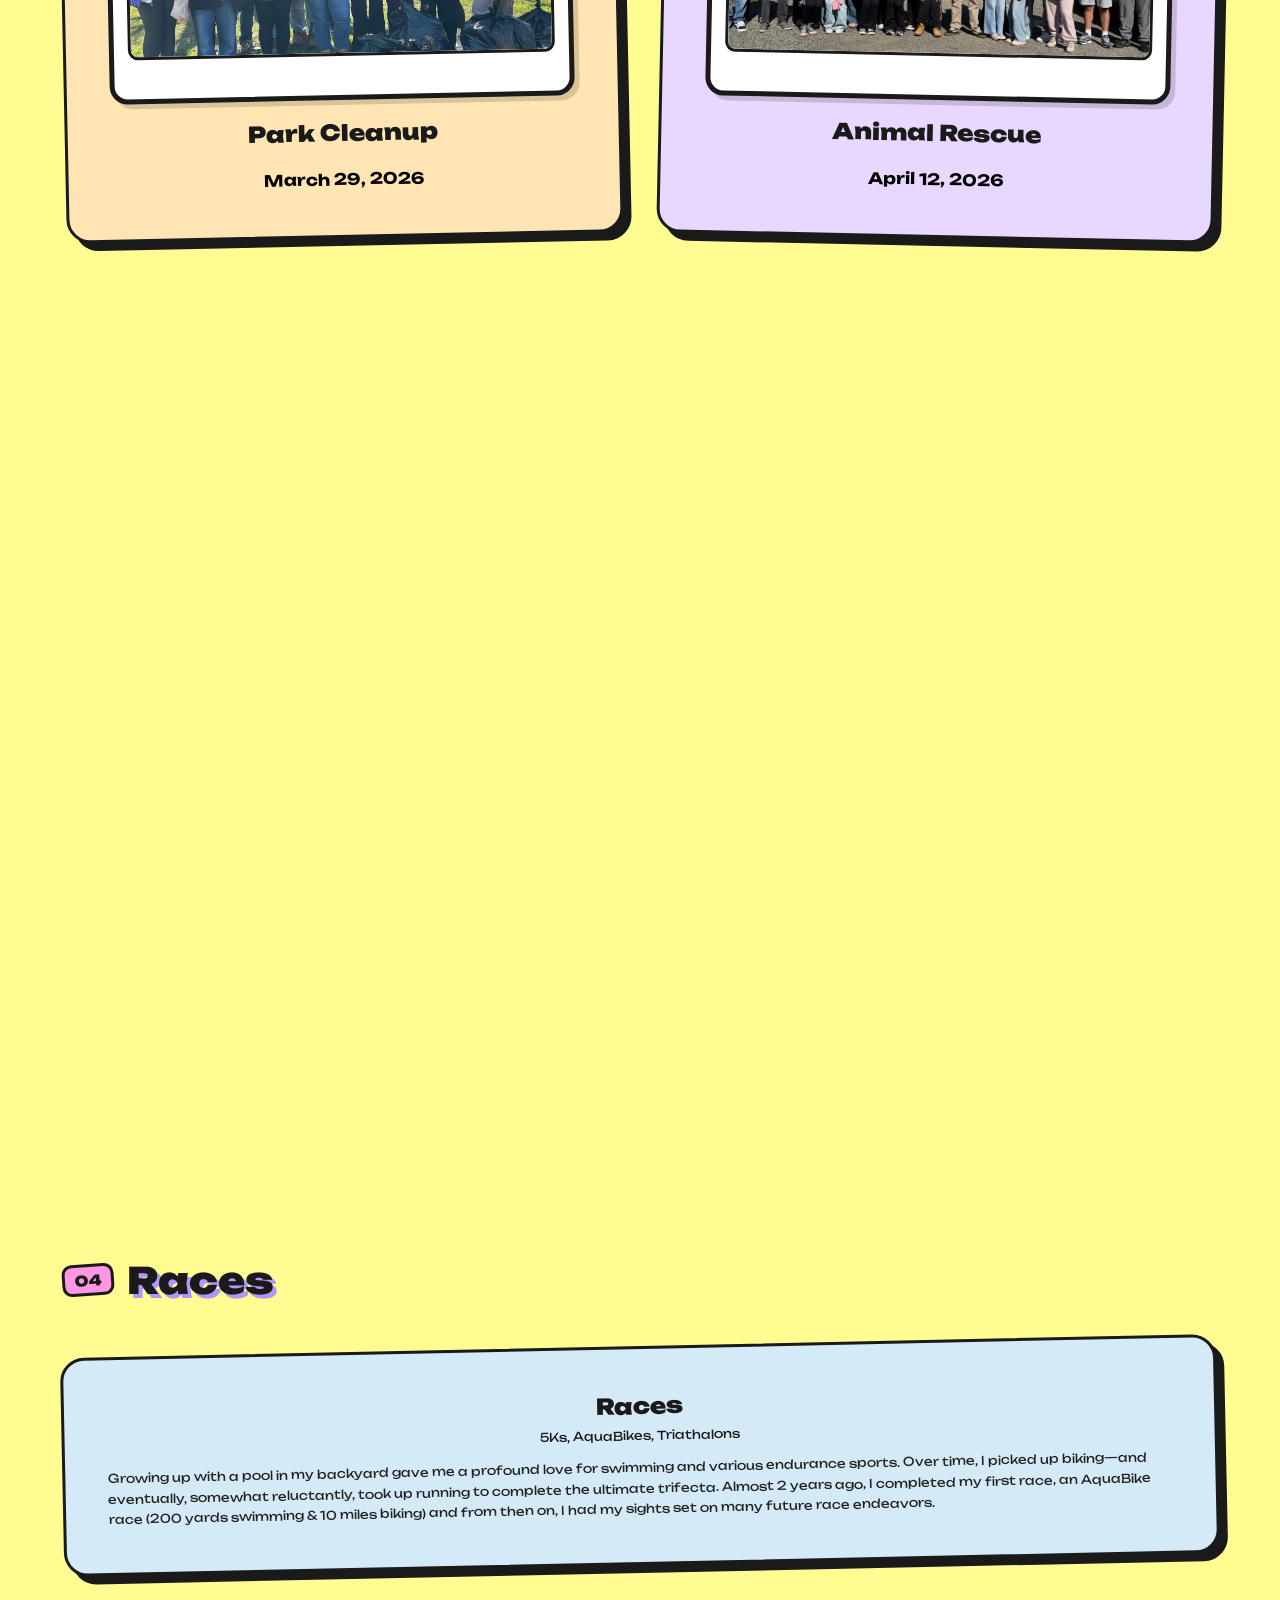
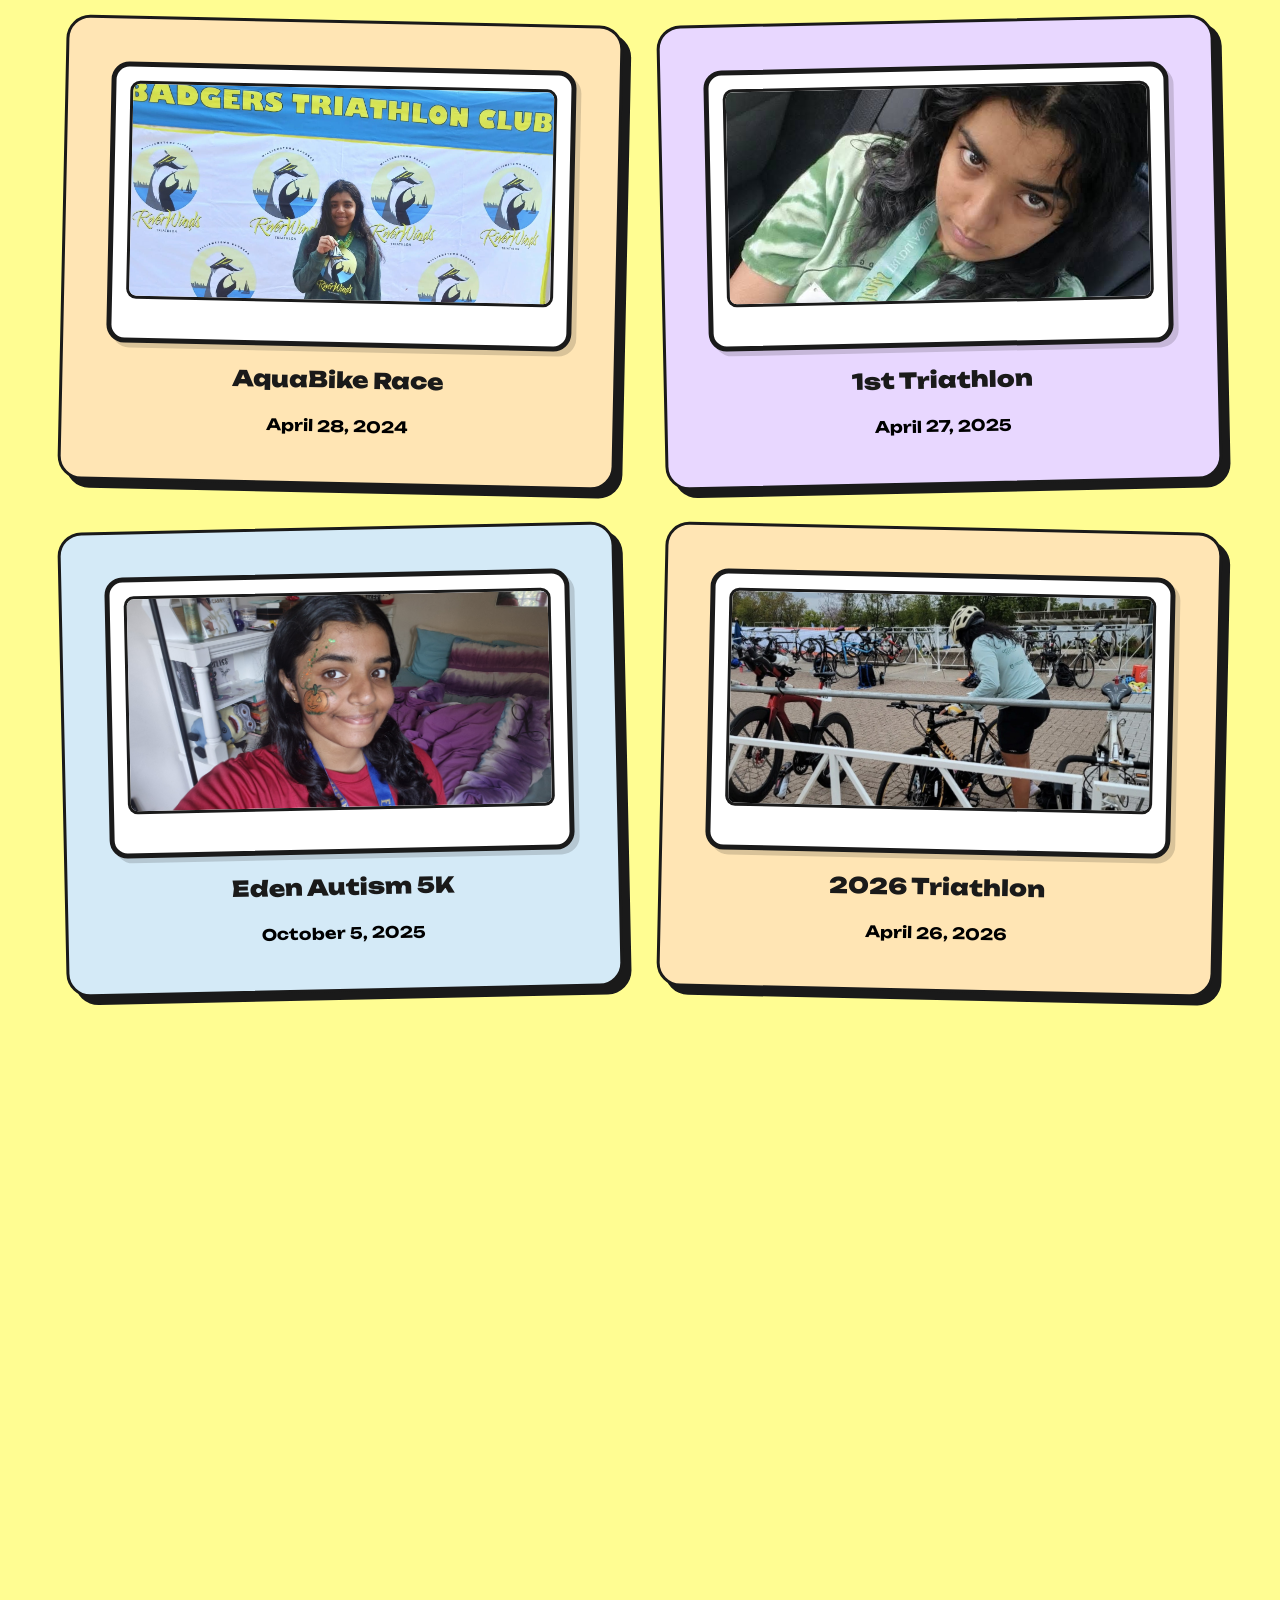
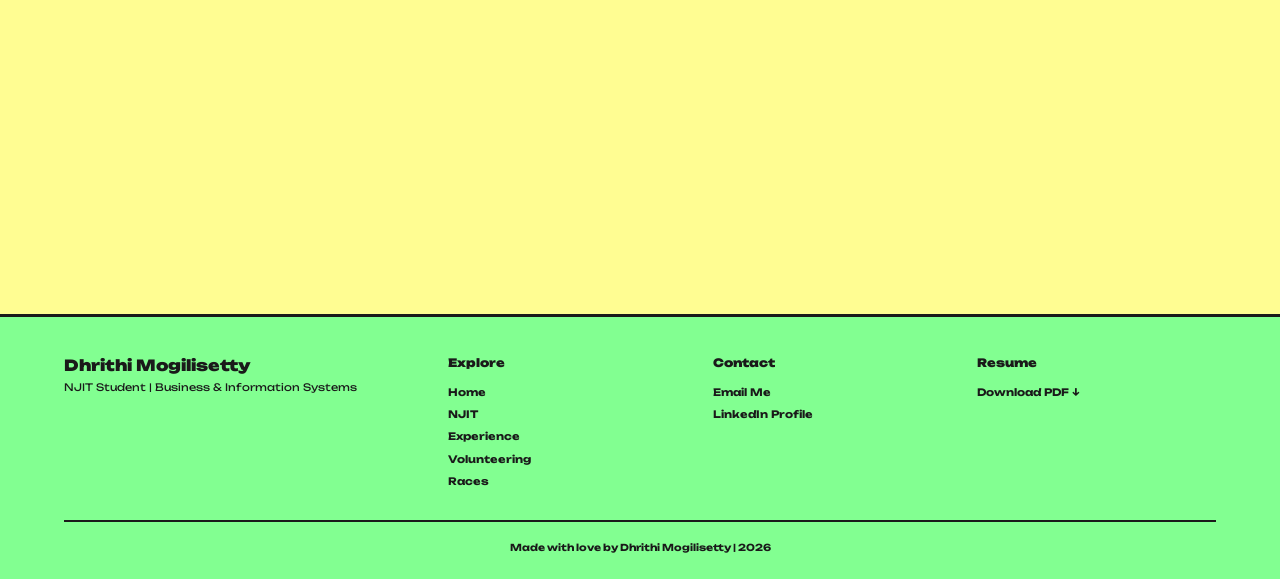
==== commit 89388391: "Update index.html" ====
--- a/index.html
+++ b/index.html
@@ -106,7 +106,7 @@
                     <li><a href="#home">Home</a></li>
                     <li><a href="#njit">NJIT</a></li>
                     <li><a href="#experience">Experience</a></li>
-                    <li><a href="#impact">Impact</a></li>
+                    <li><a href="#impact">Volunteering</a></li>
                     <li><a href="#endurance">Races</a></li>
                 </ul>
             </div>
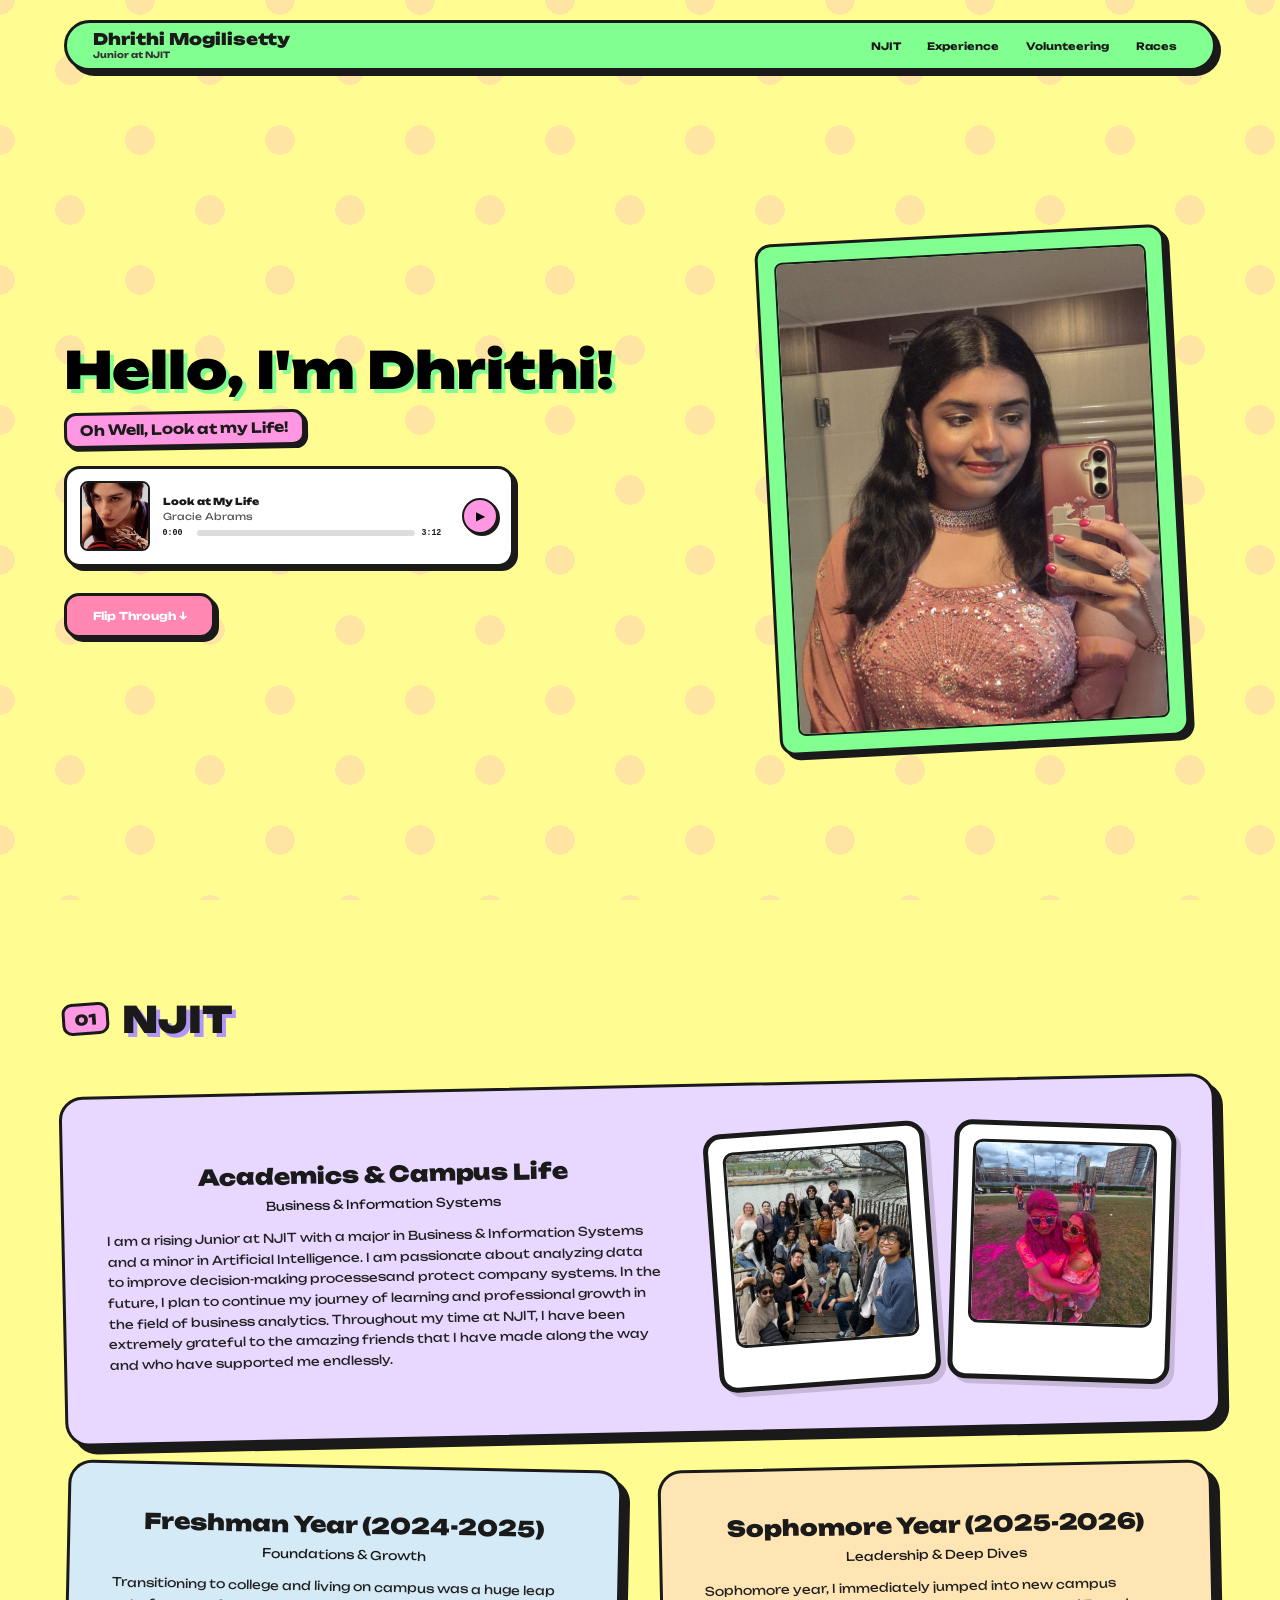
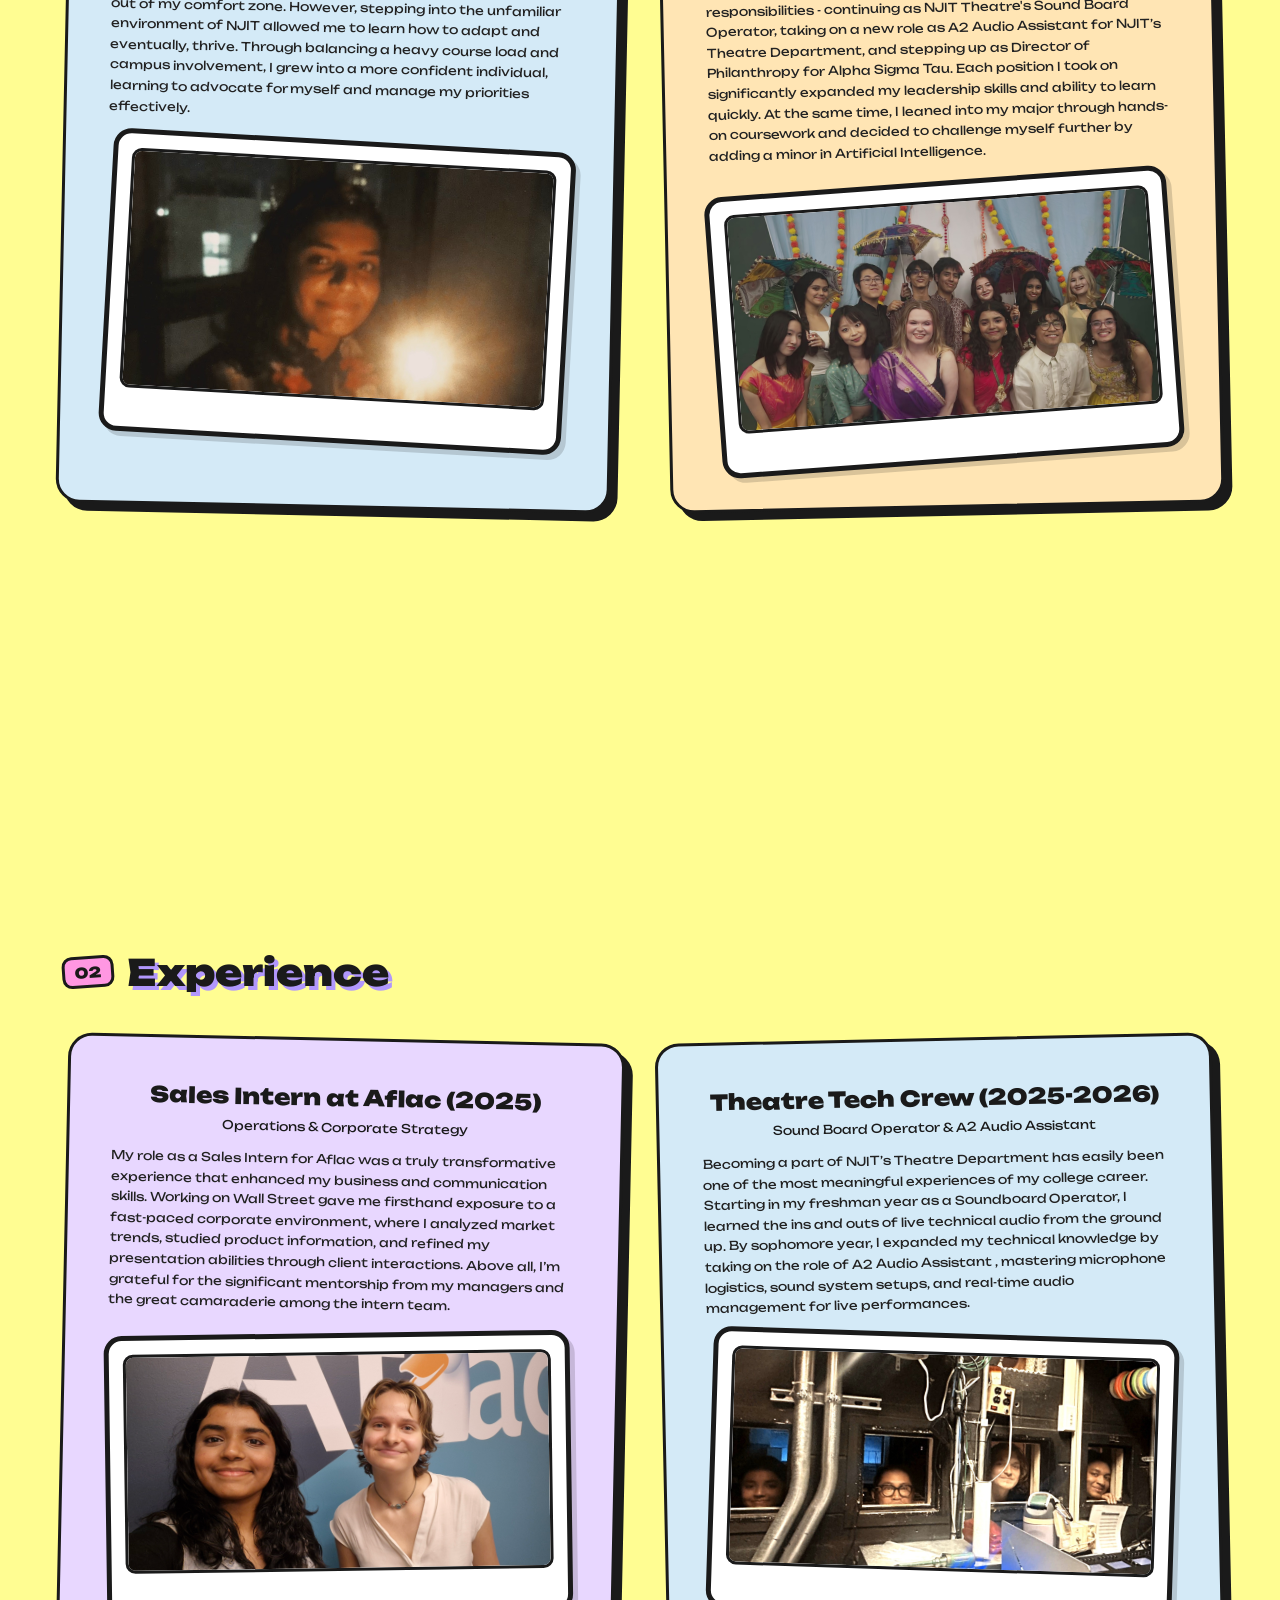
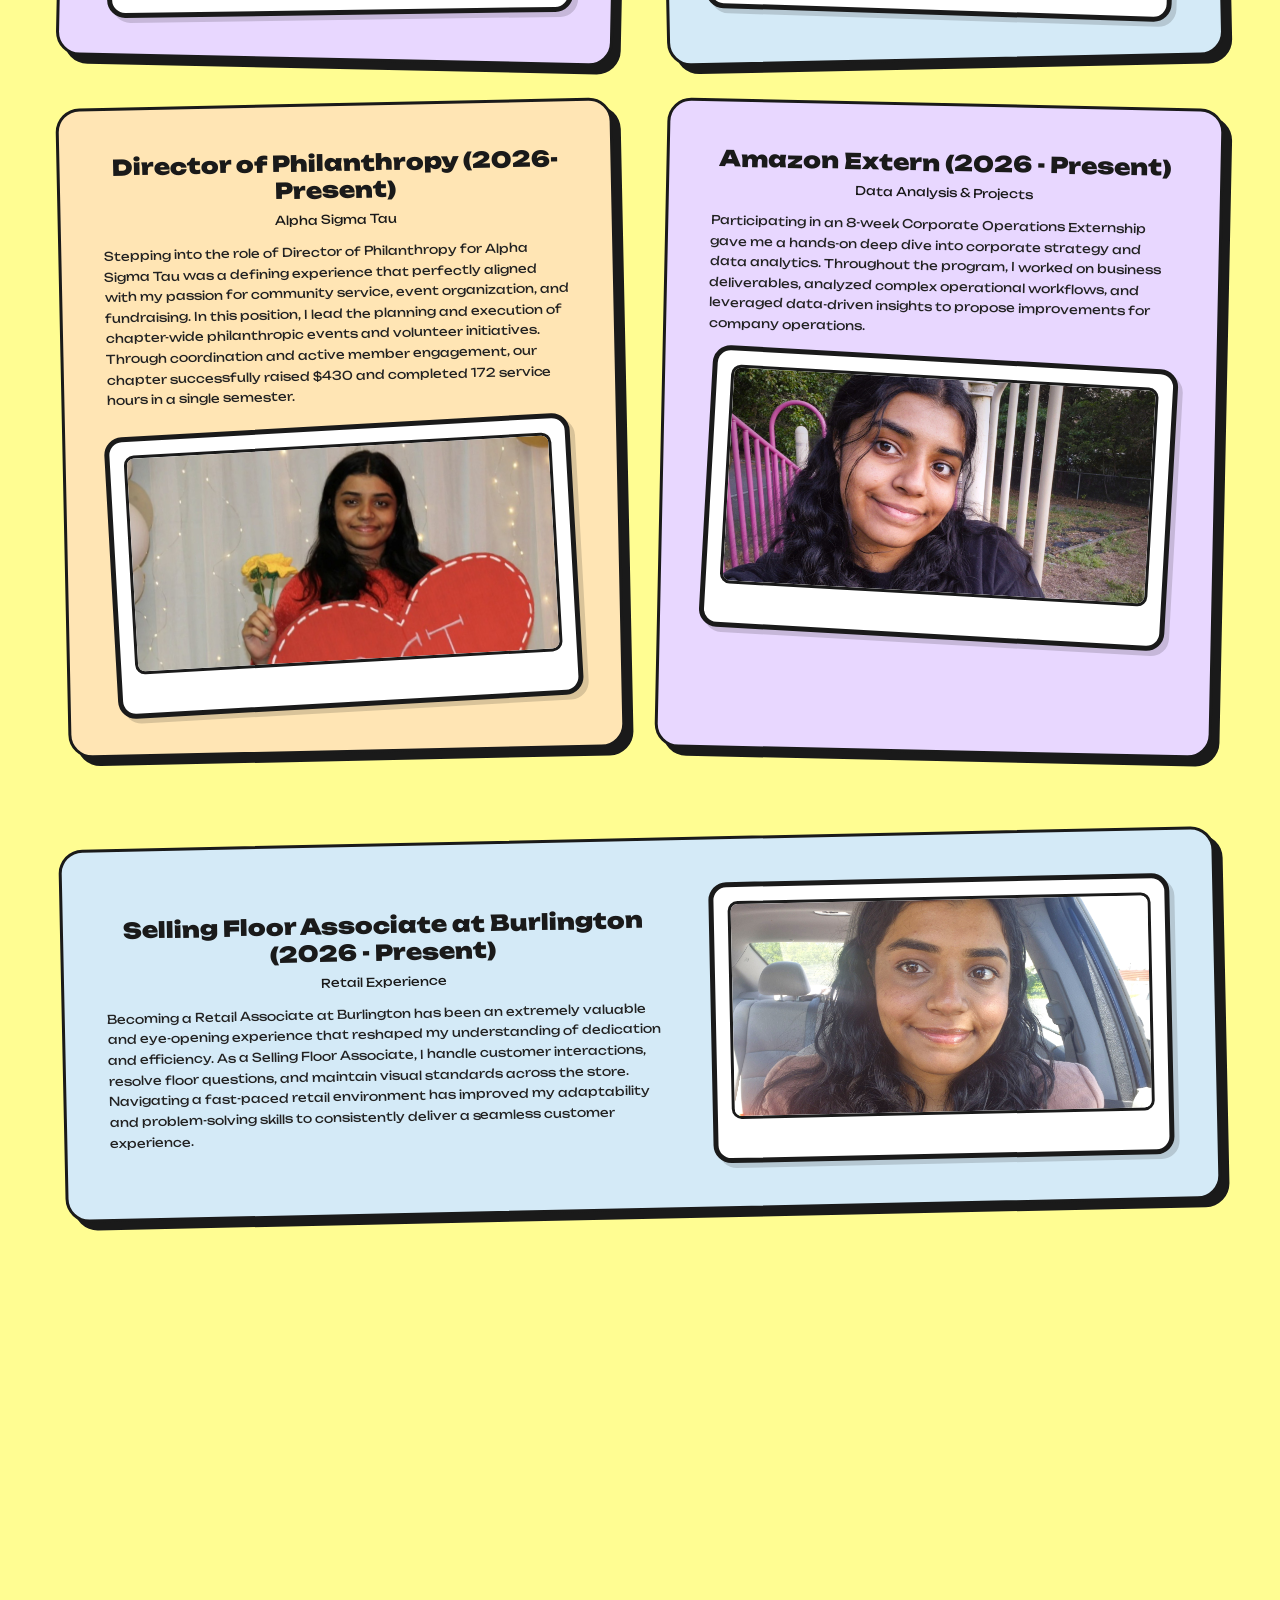
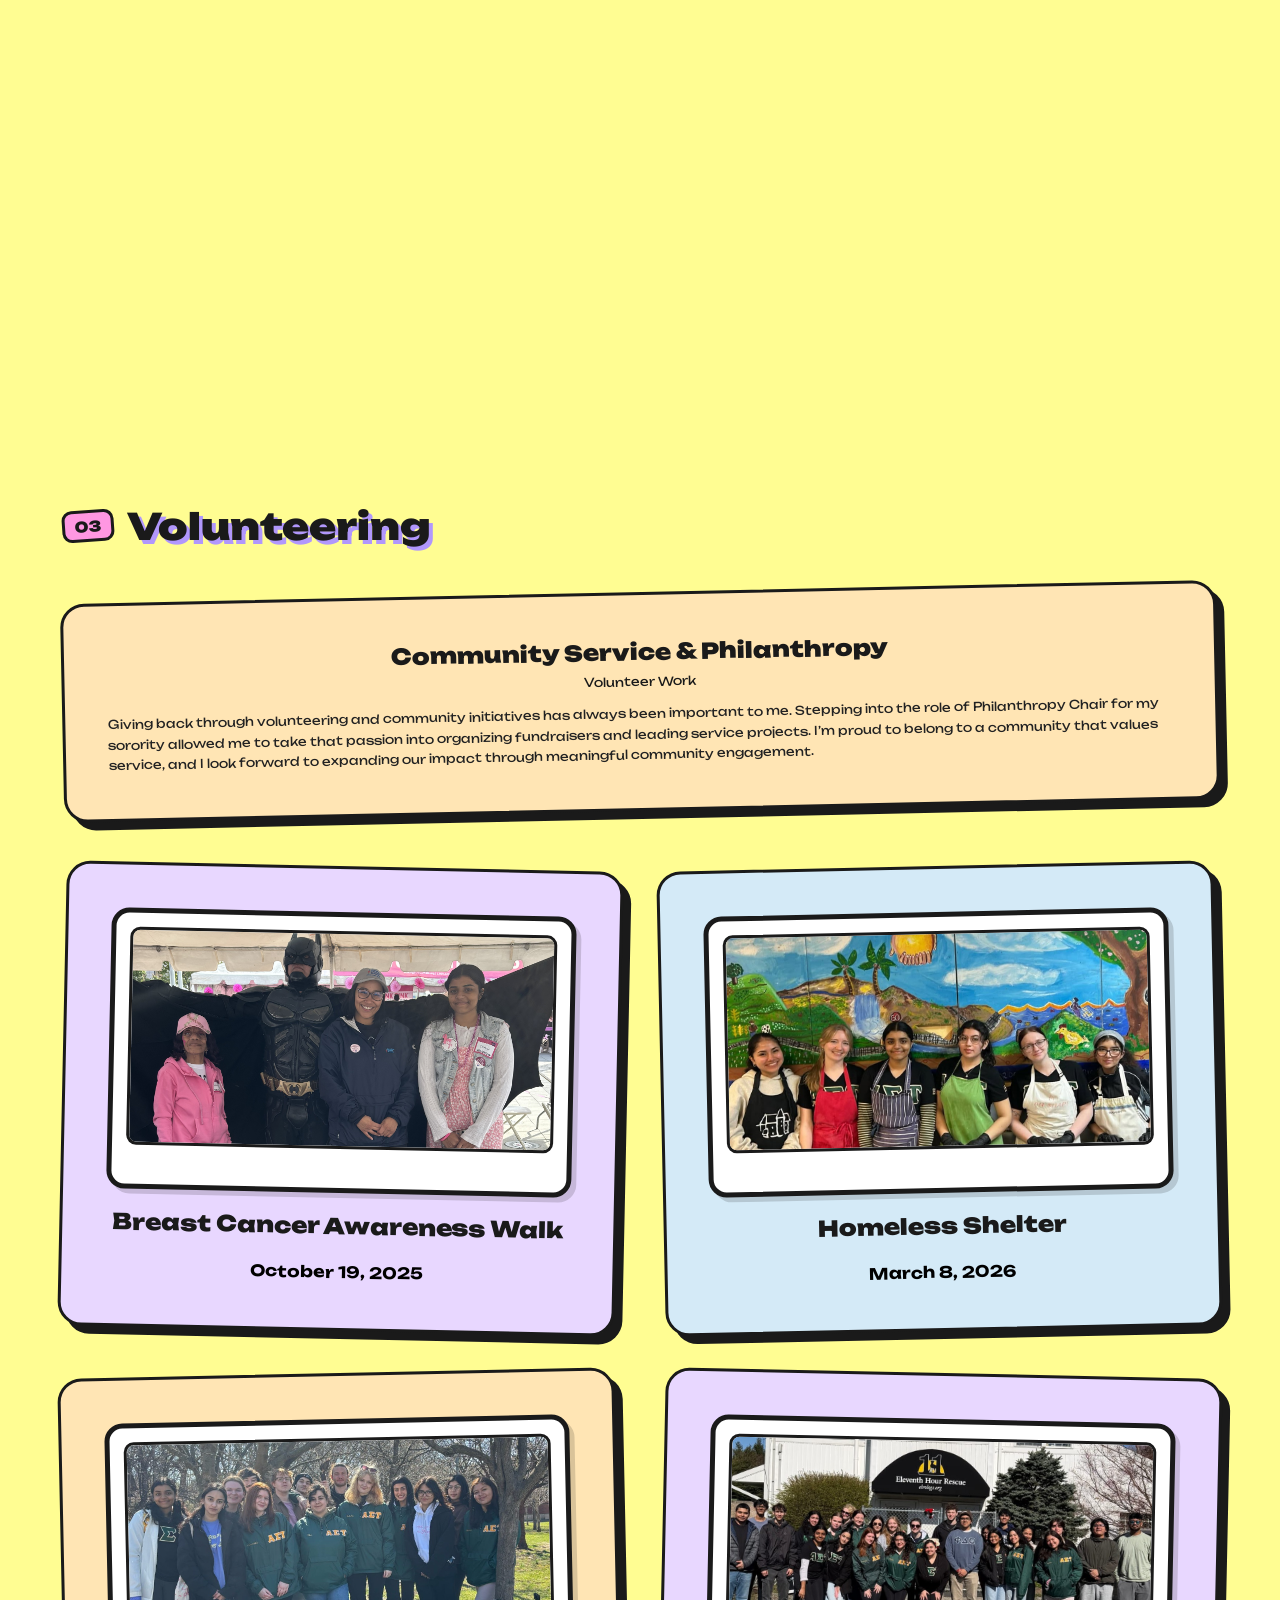
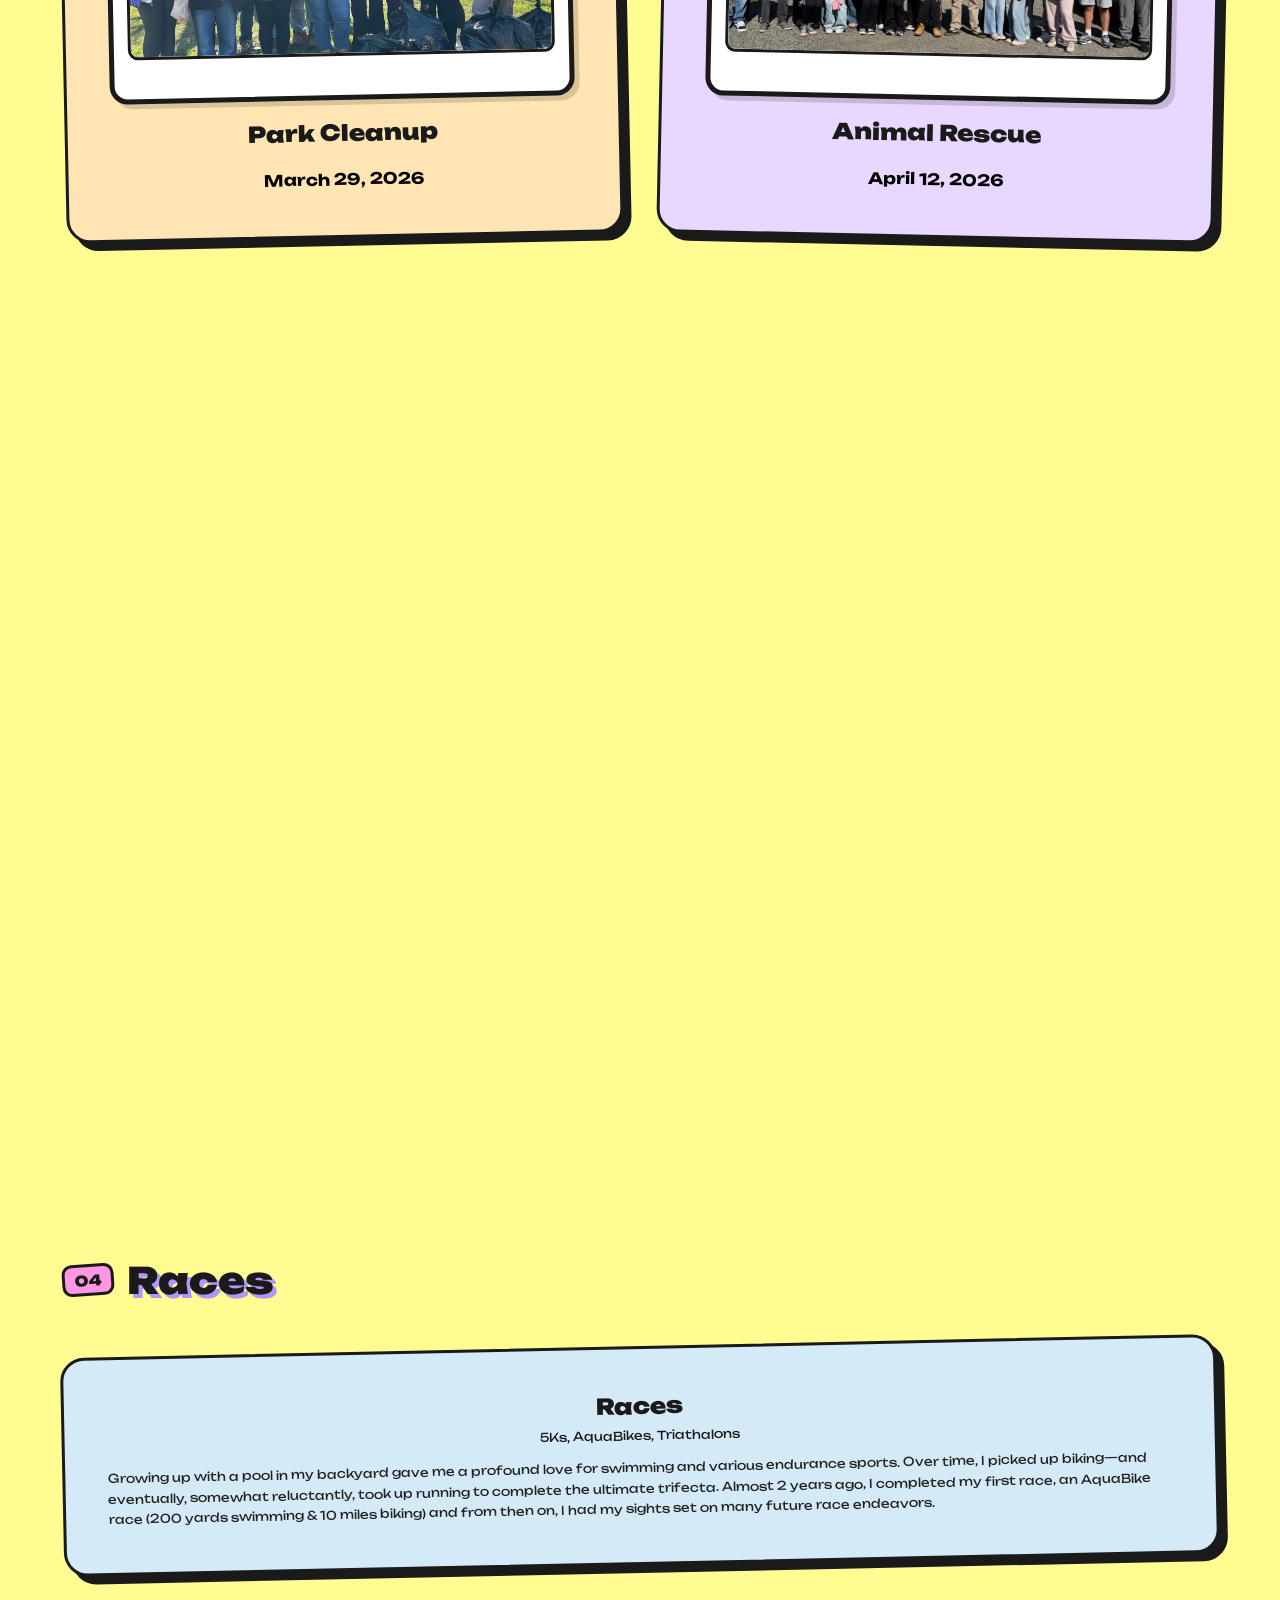
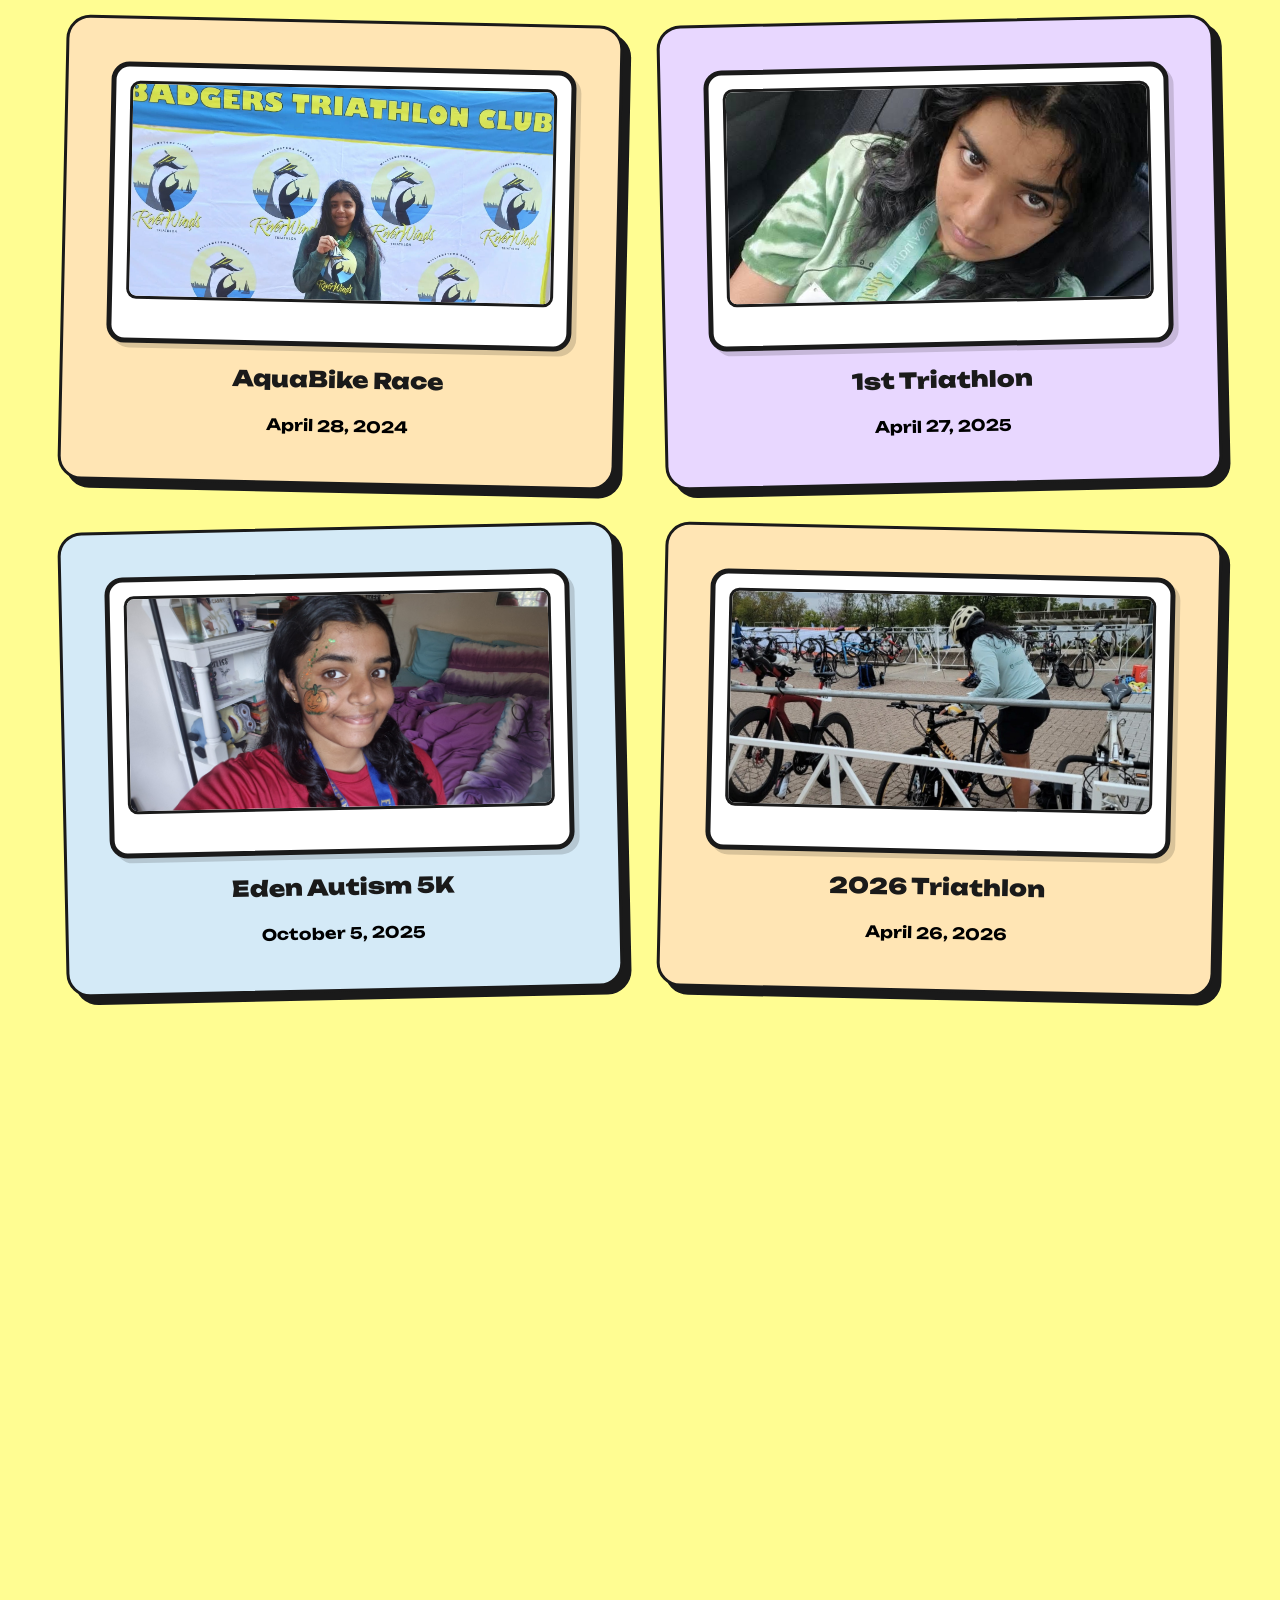
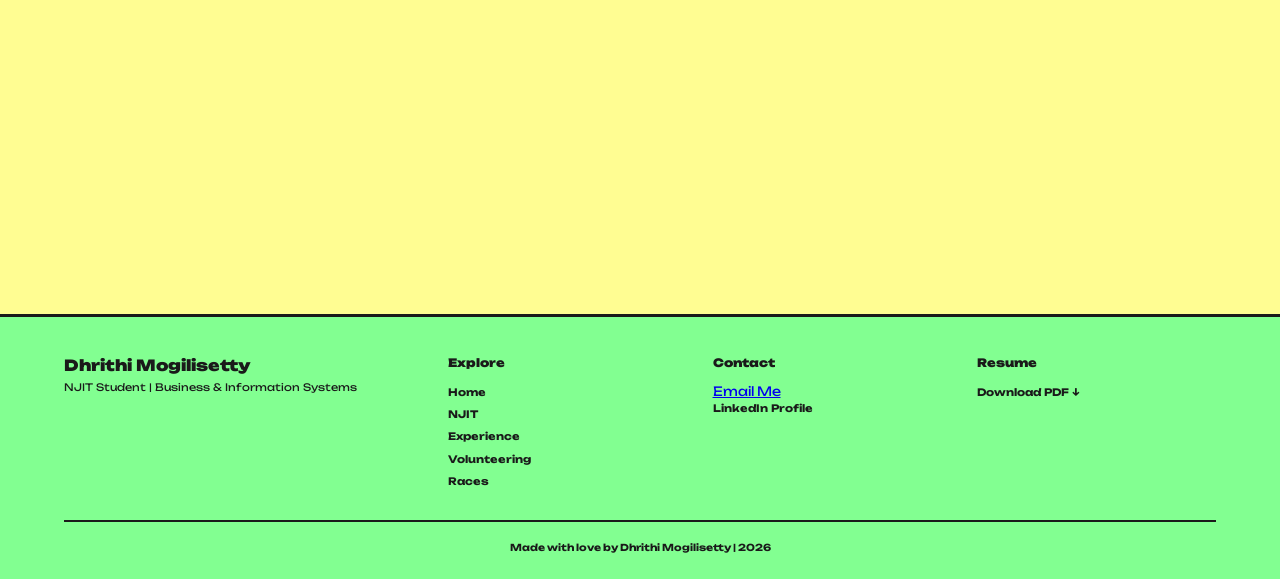
==== commit 0d410cde: "Update index.html" ====
--- a/index.html
+++ b/index.html
@@ -114,7 +114,8 @@
             <div class="footer-col">
                 <h5>Contact</h5>
                 <ul>
-                    <li><a href="mailto:dhrithimogilisetty@gmail.com">Email Me</a></li>
+                    <!-- Correct way using an anchor tag -->
+                    <a href="mailto:dhrithimogilisetty@gmail.com" class="btn">Email Me</a>
                     <li><a href="https://www.linkedin.com/in/dhrithi-mogilisetty" target="_blank">LinkedIn Profile</a></li>
                 </ul>
             </div>
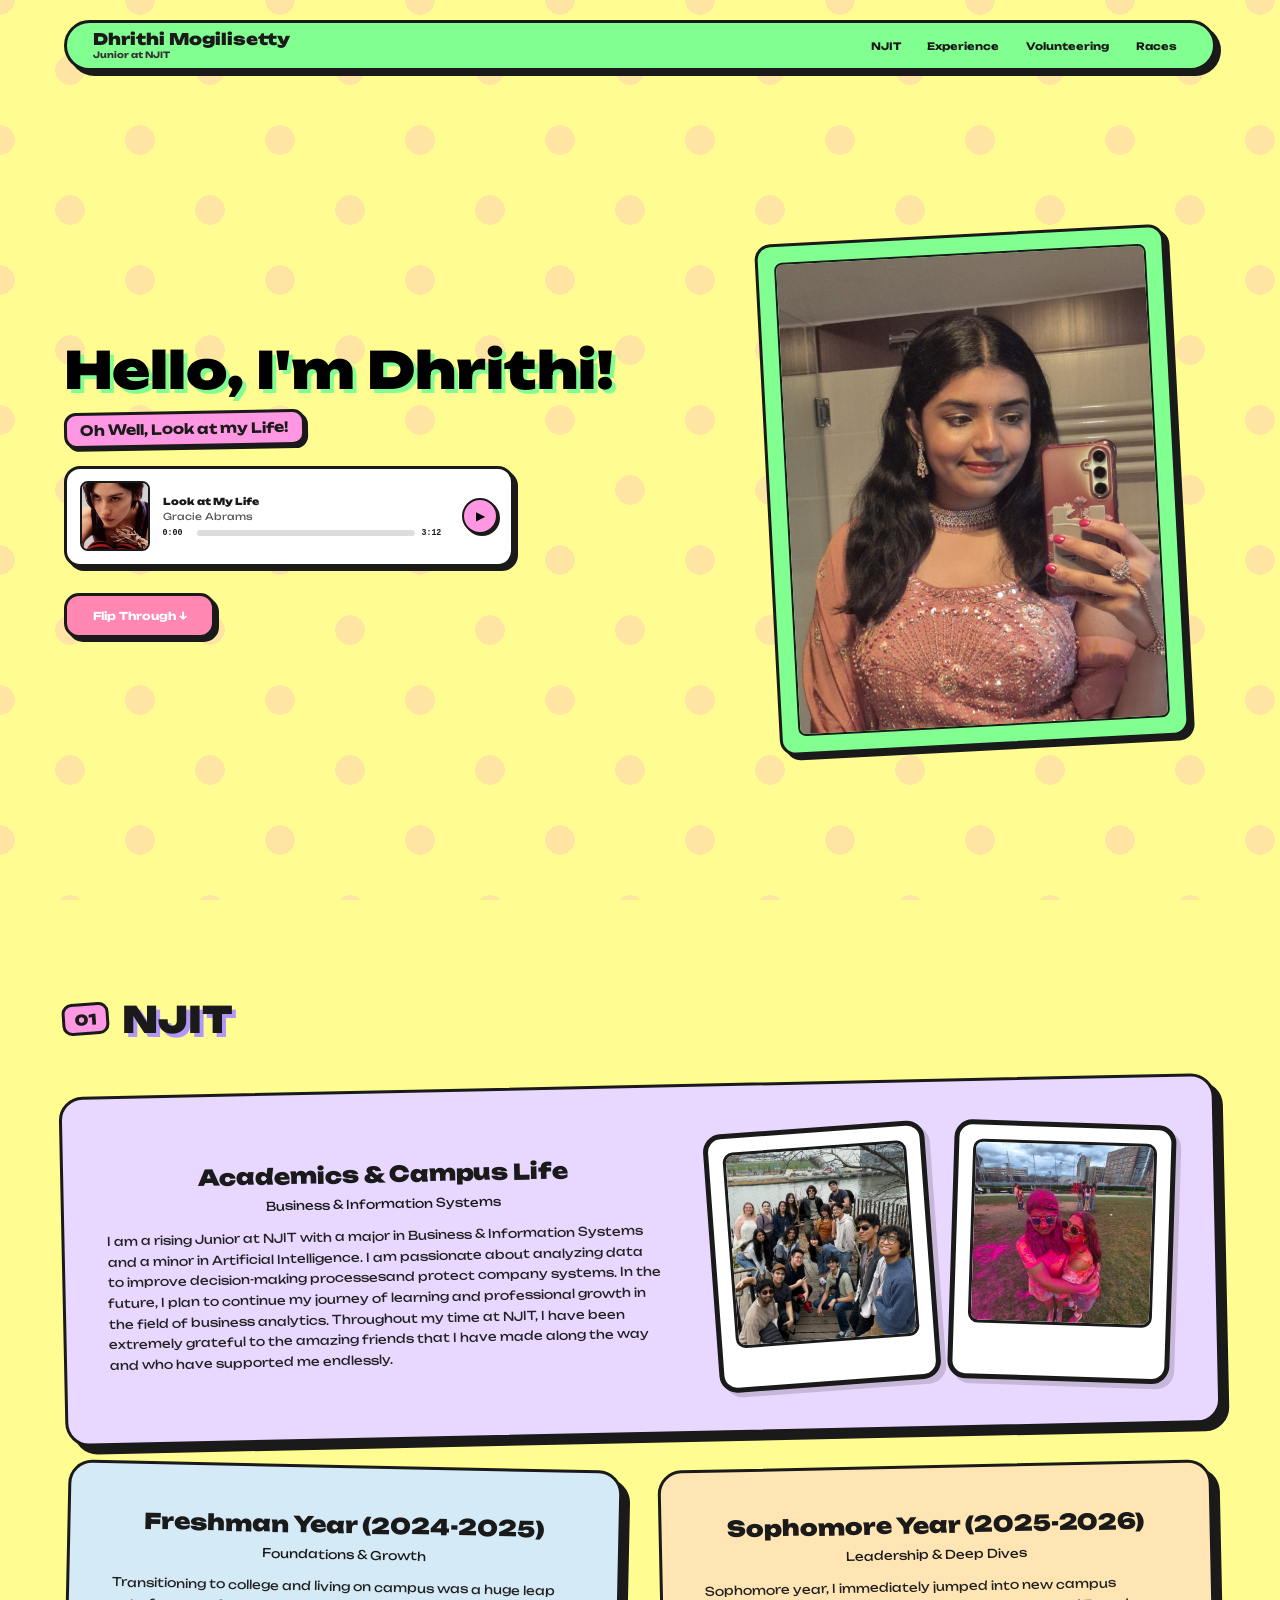
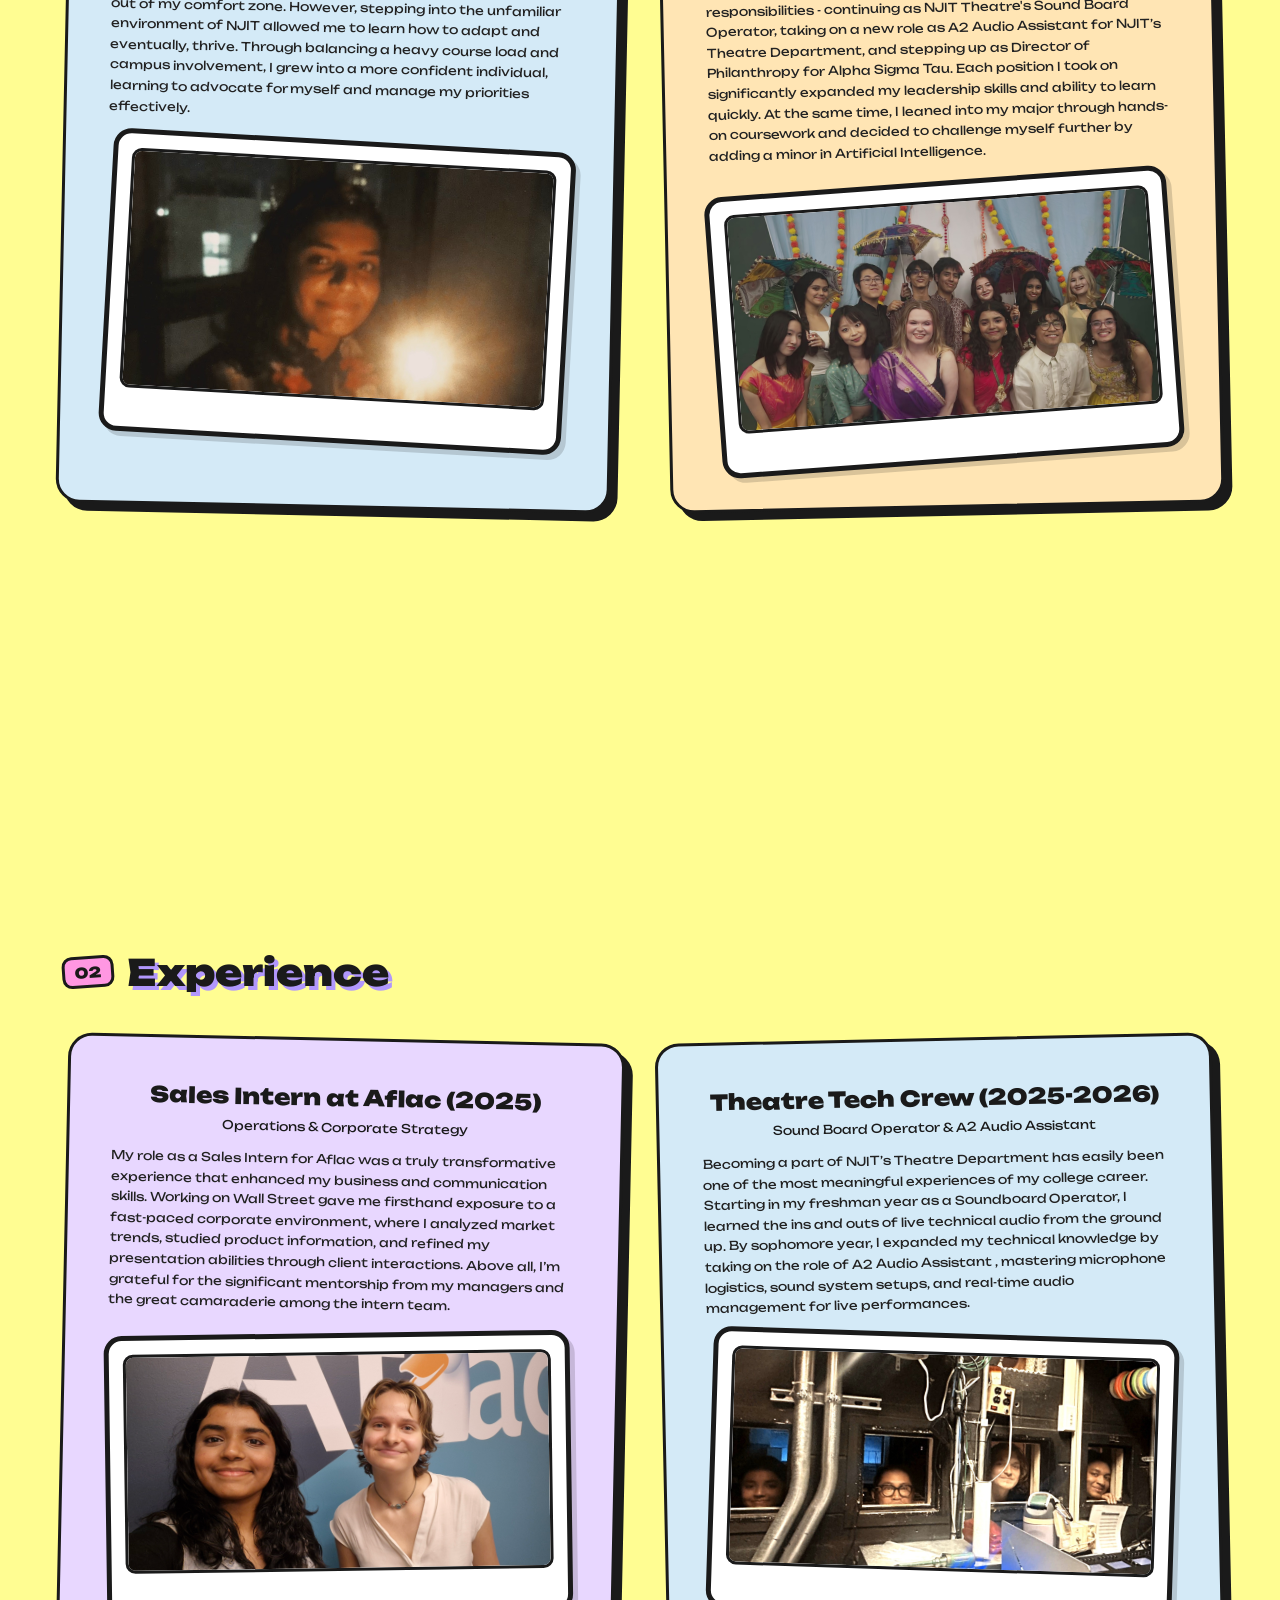
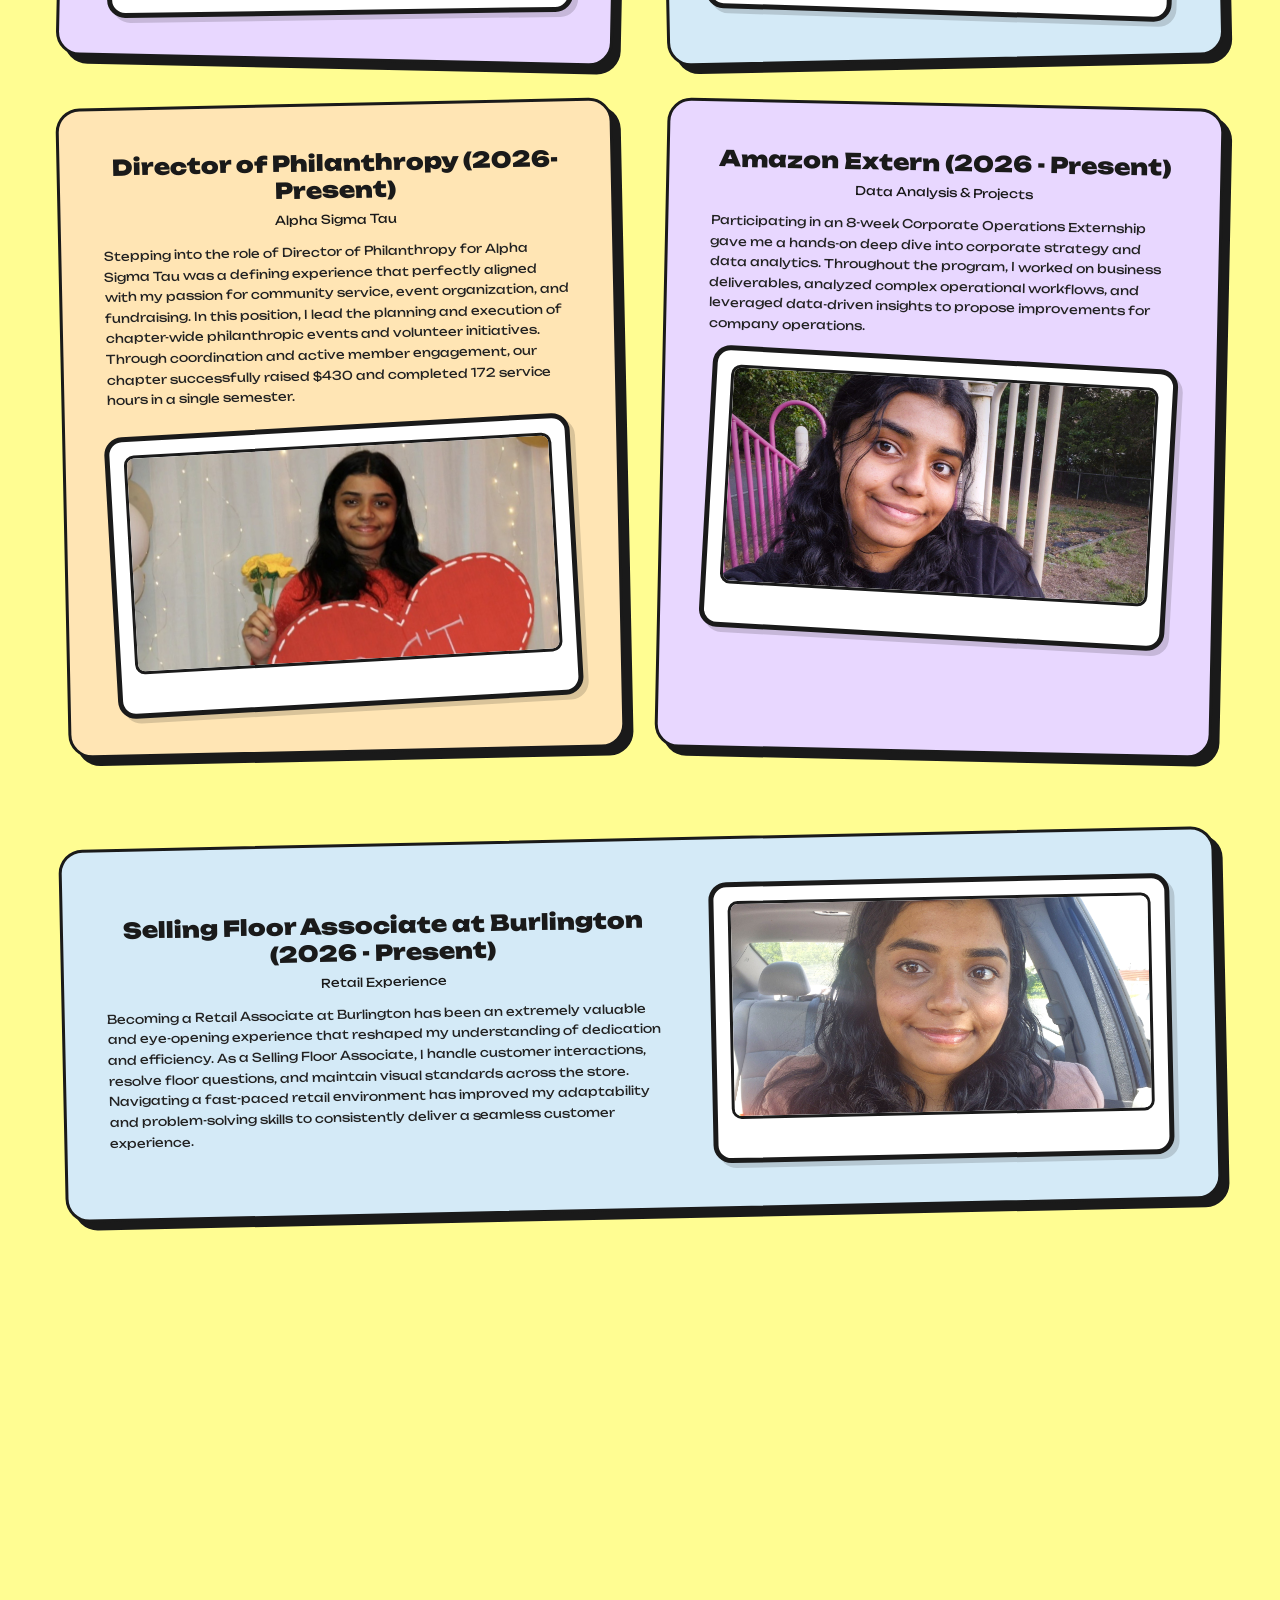
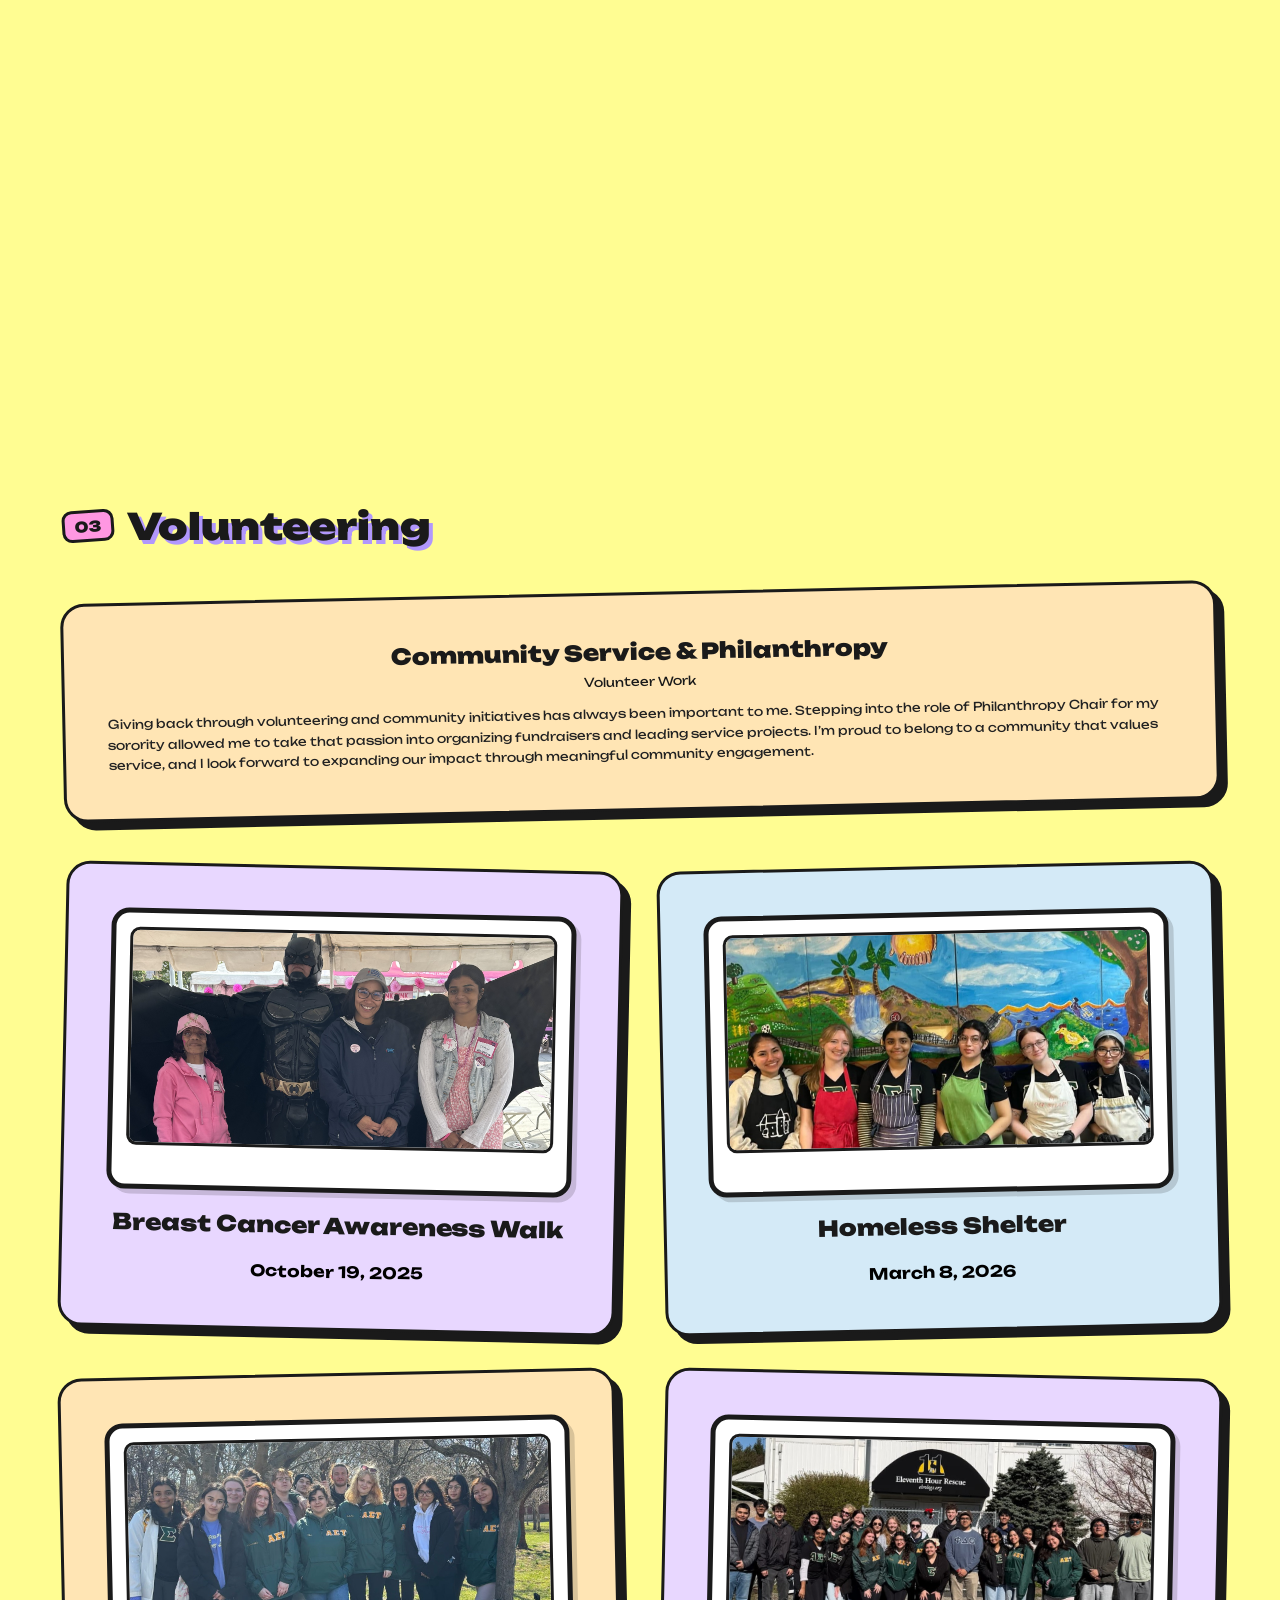
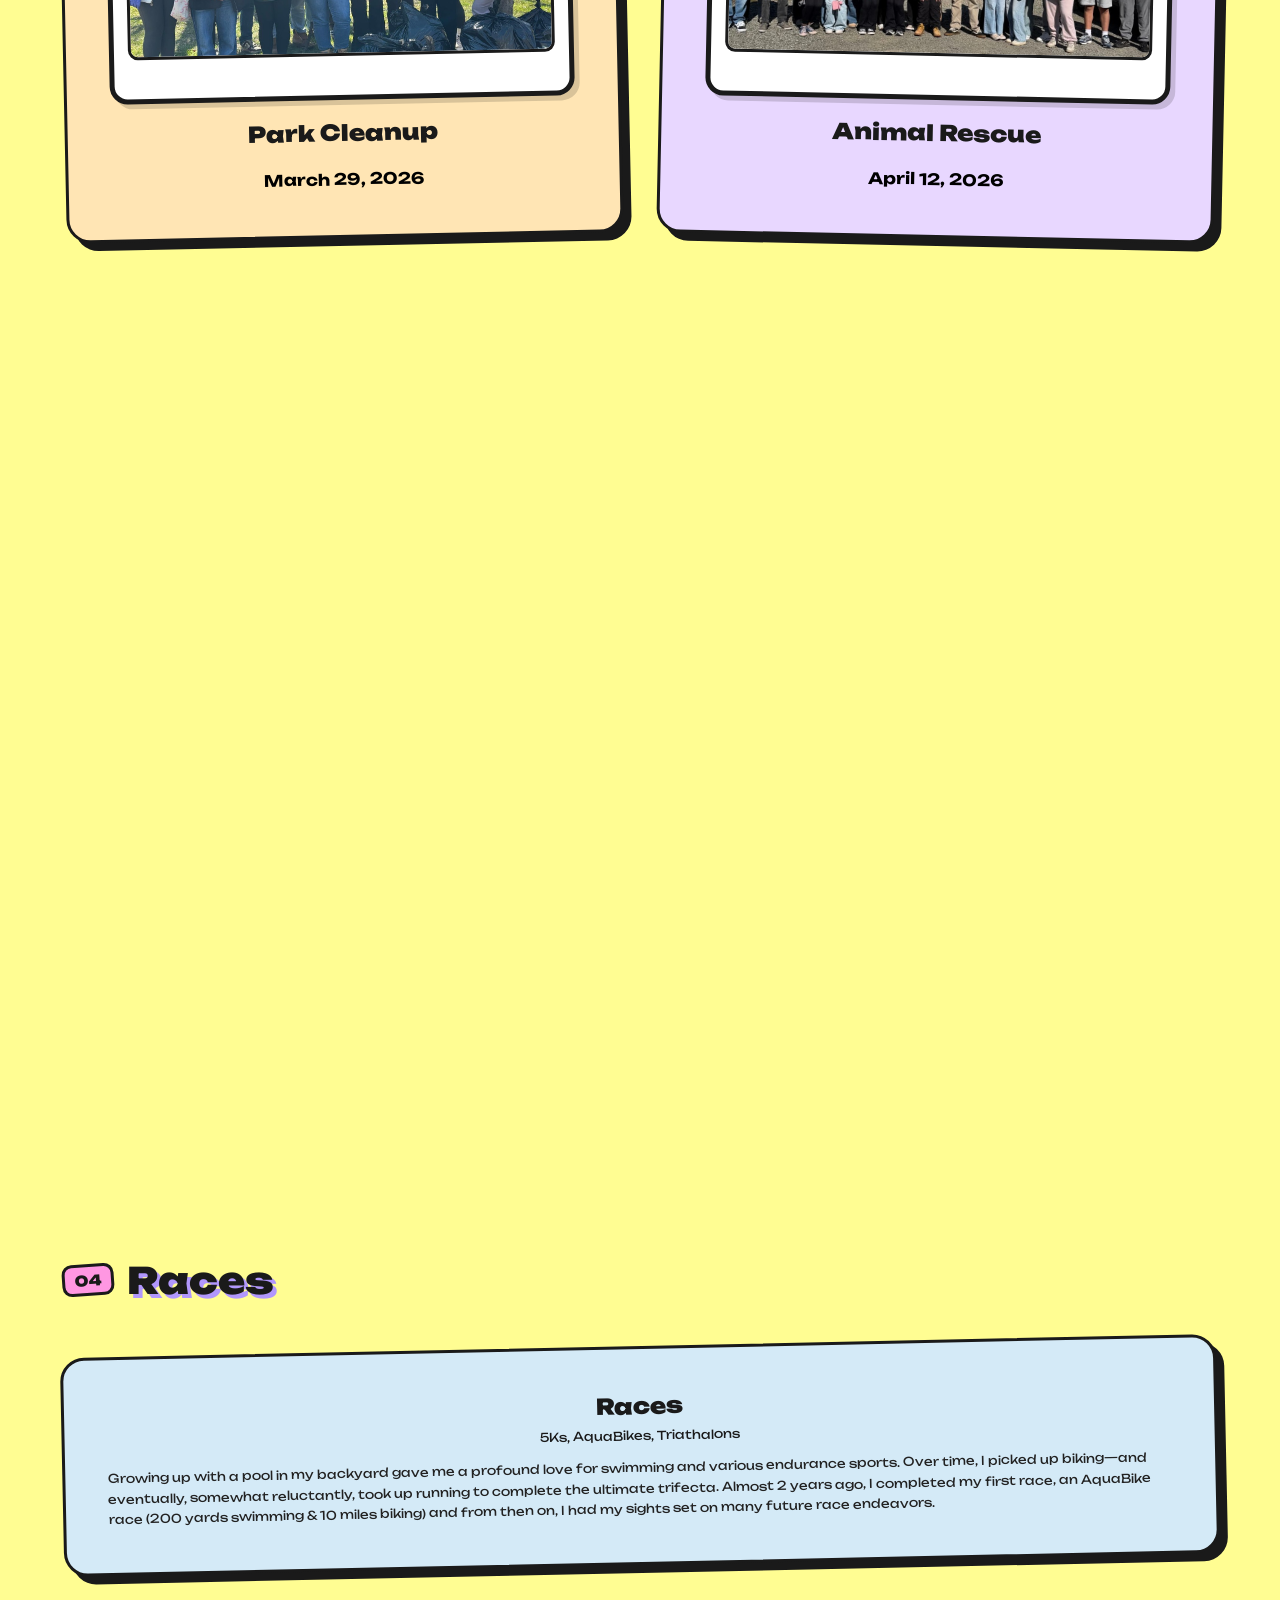
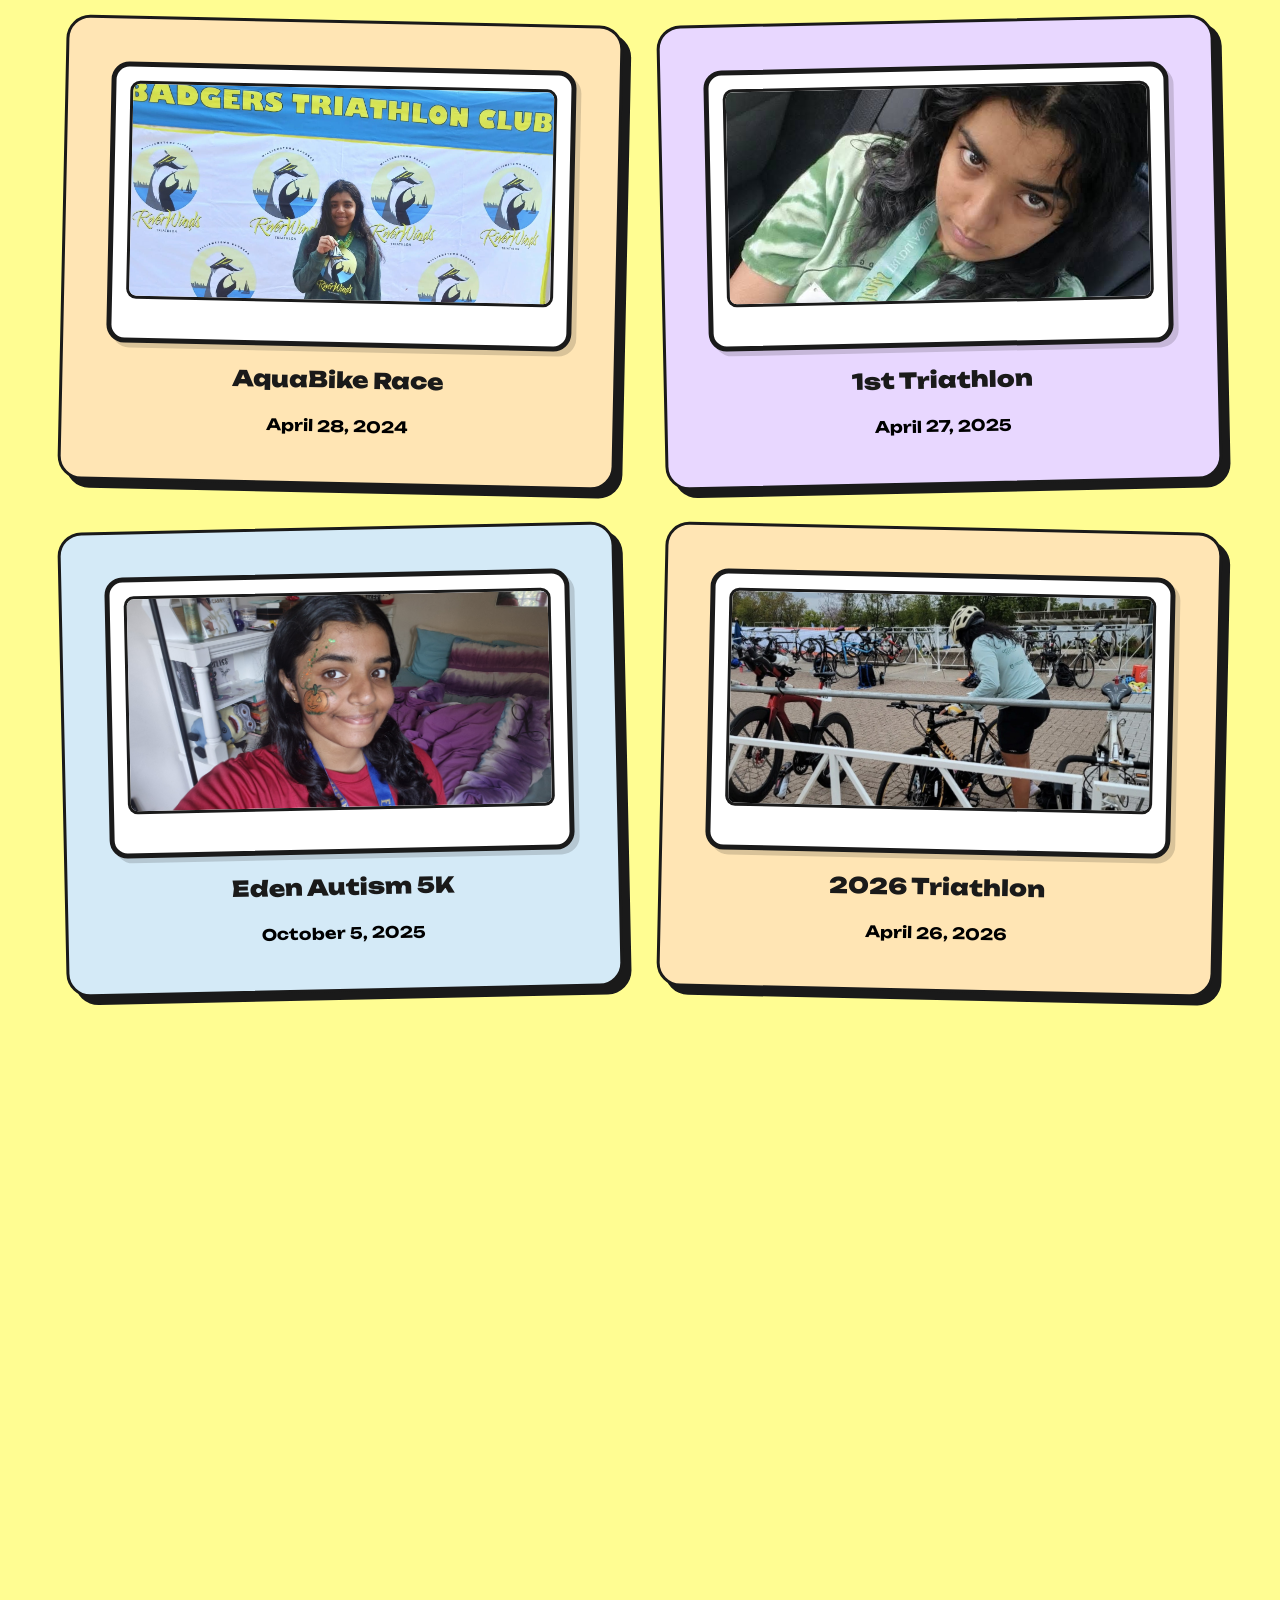
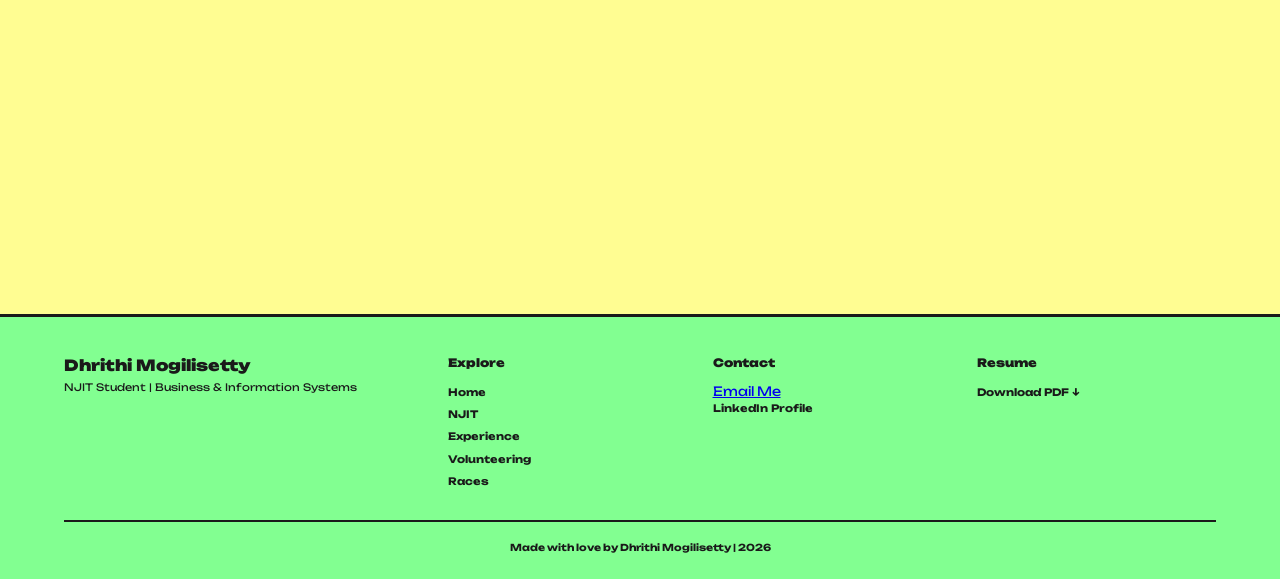
==== commit d1ab1faa: "Update index.html" ====
--- a/index.html
+++ b/index.html
@@ -115,7 +115,7 @@
                 <h5>Contact</h5>
                 <ul>
                     <!-- Correct way using an anchor tag -->
-                    <a href="mailto:dhrithimogilisetty@gmail.com" class="btn">Email Me</a>
+                    <a href="https://mail.google.com/mail/?view=cm&fs=1&to=dhrithimogilisetty@gmail.com" target="_blank" rel="noopener noreferrer" class="btn">Email Me</a>
                     <li><a href="https://www.linkedin.com/in/dhrithi-mogilisetty" target="_blank">LinkedIn Profile</a></li>
                 </ul>
             </div>
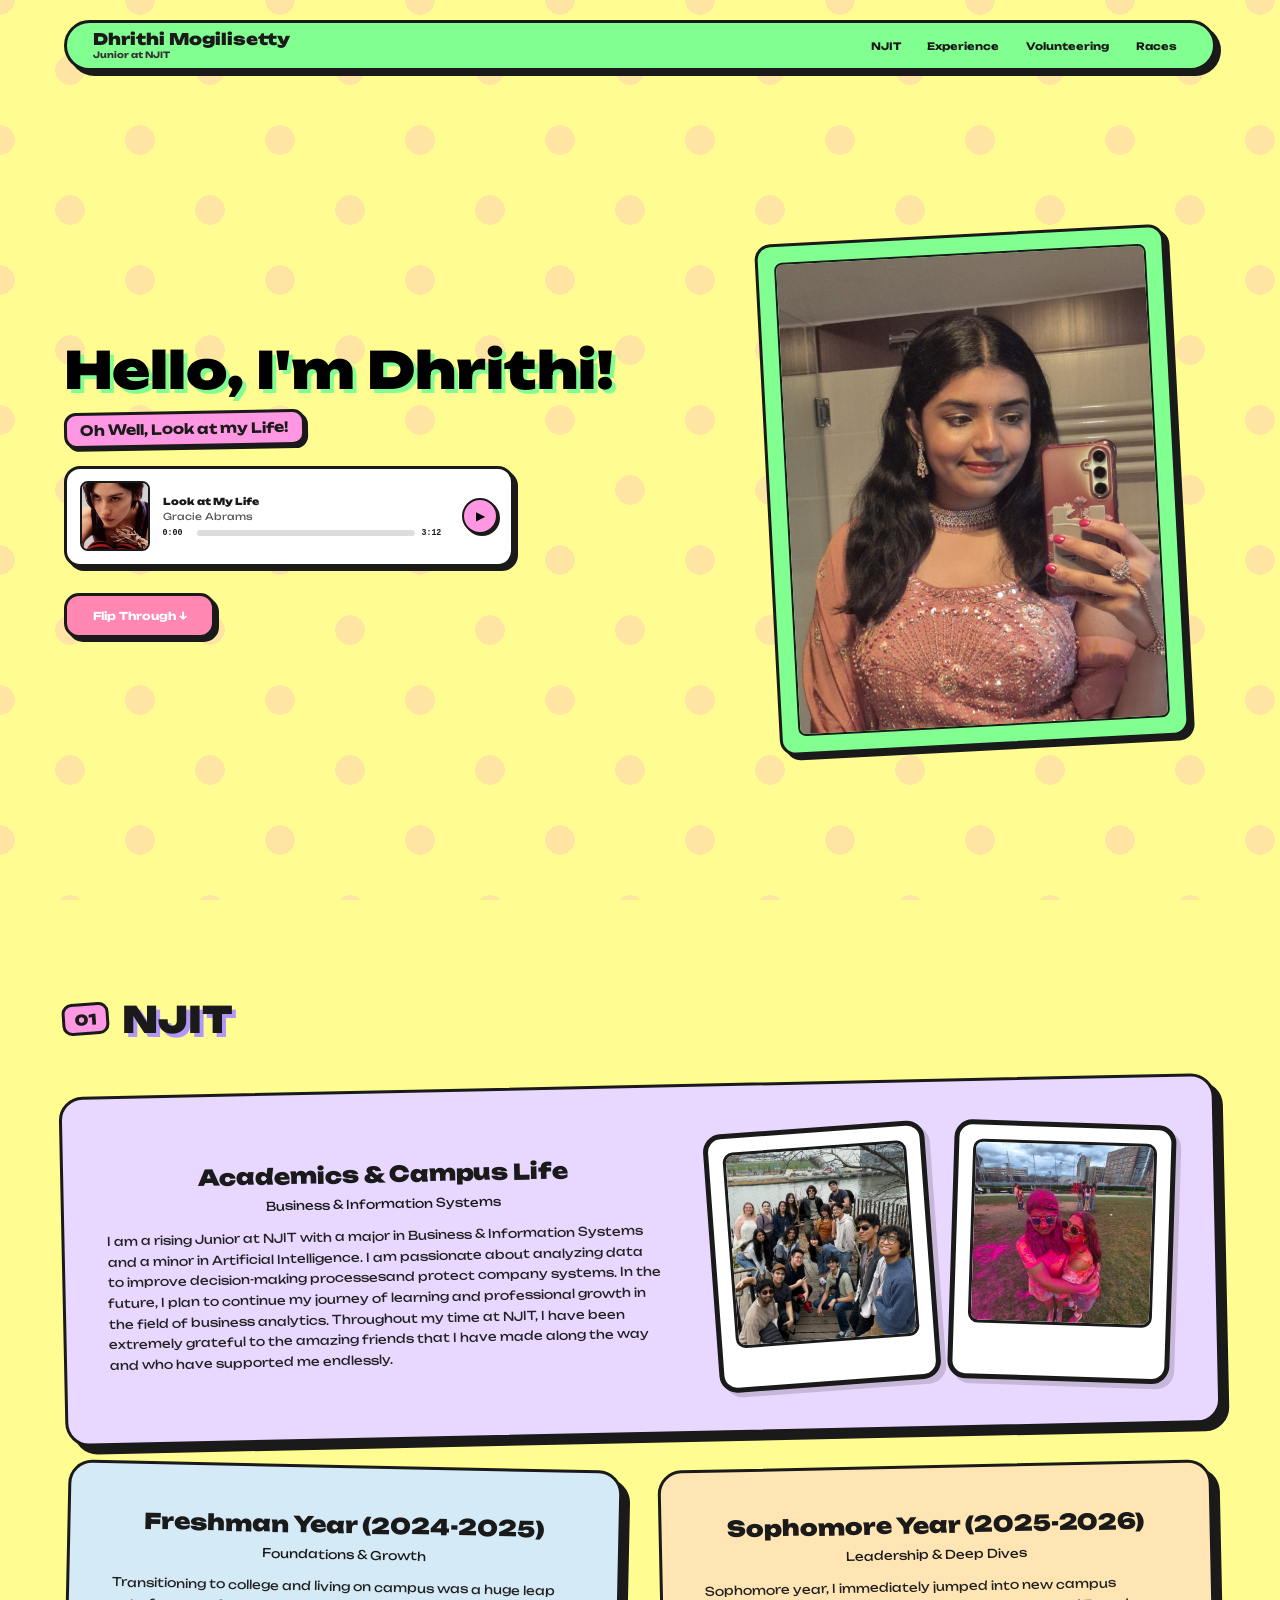
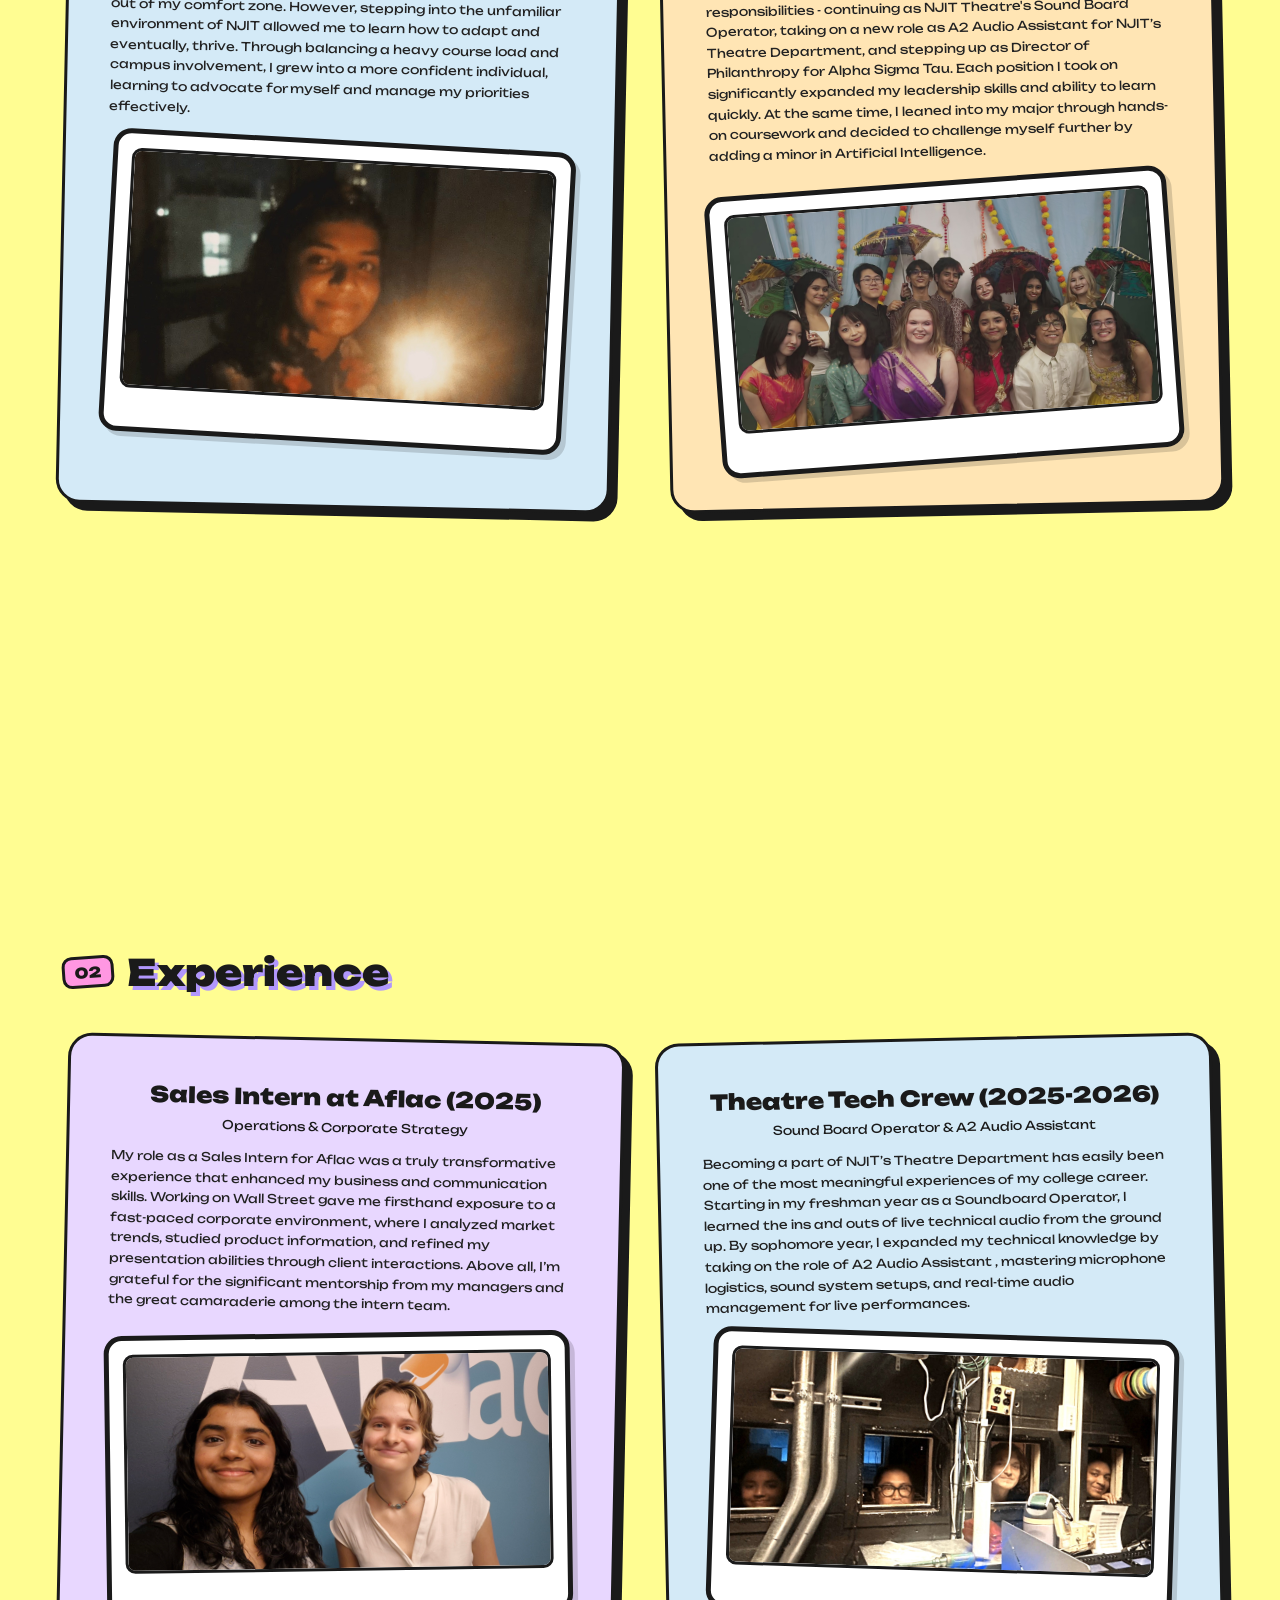
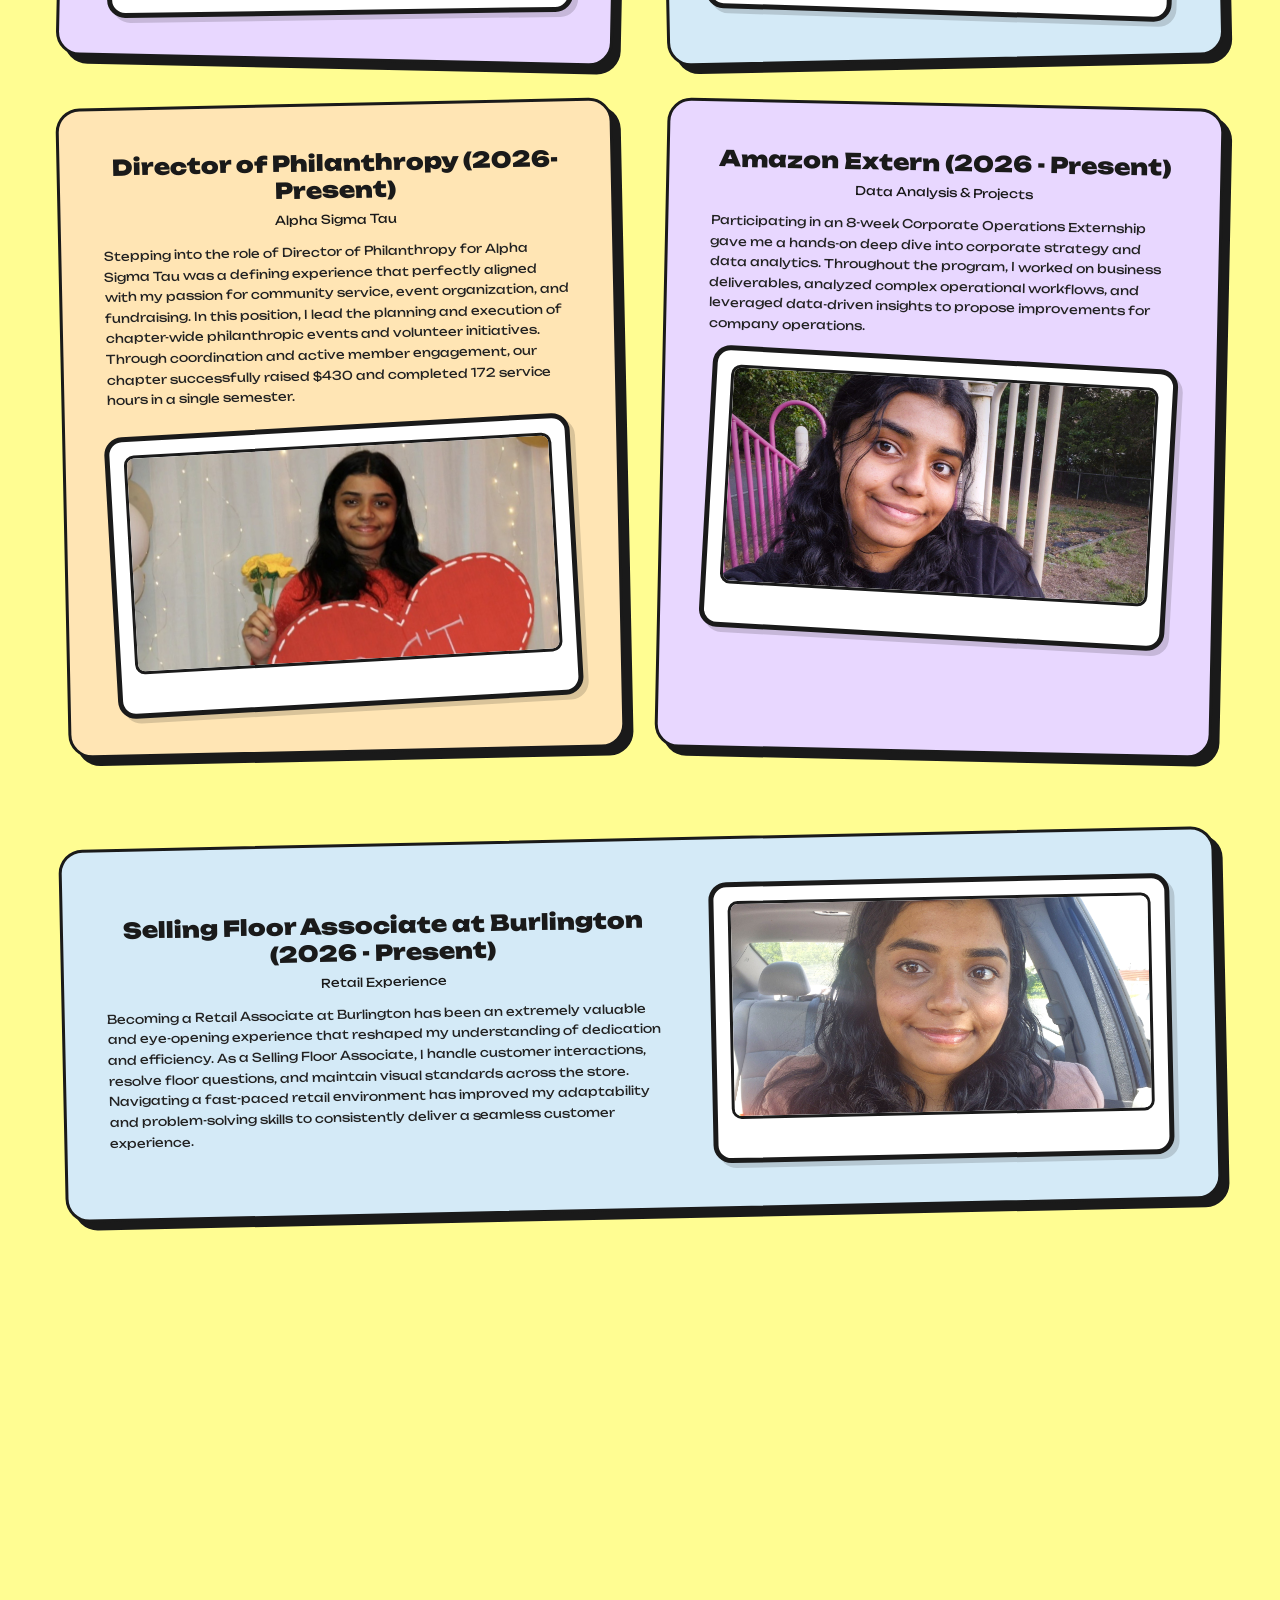
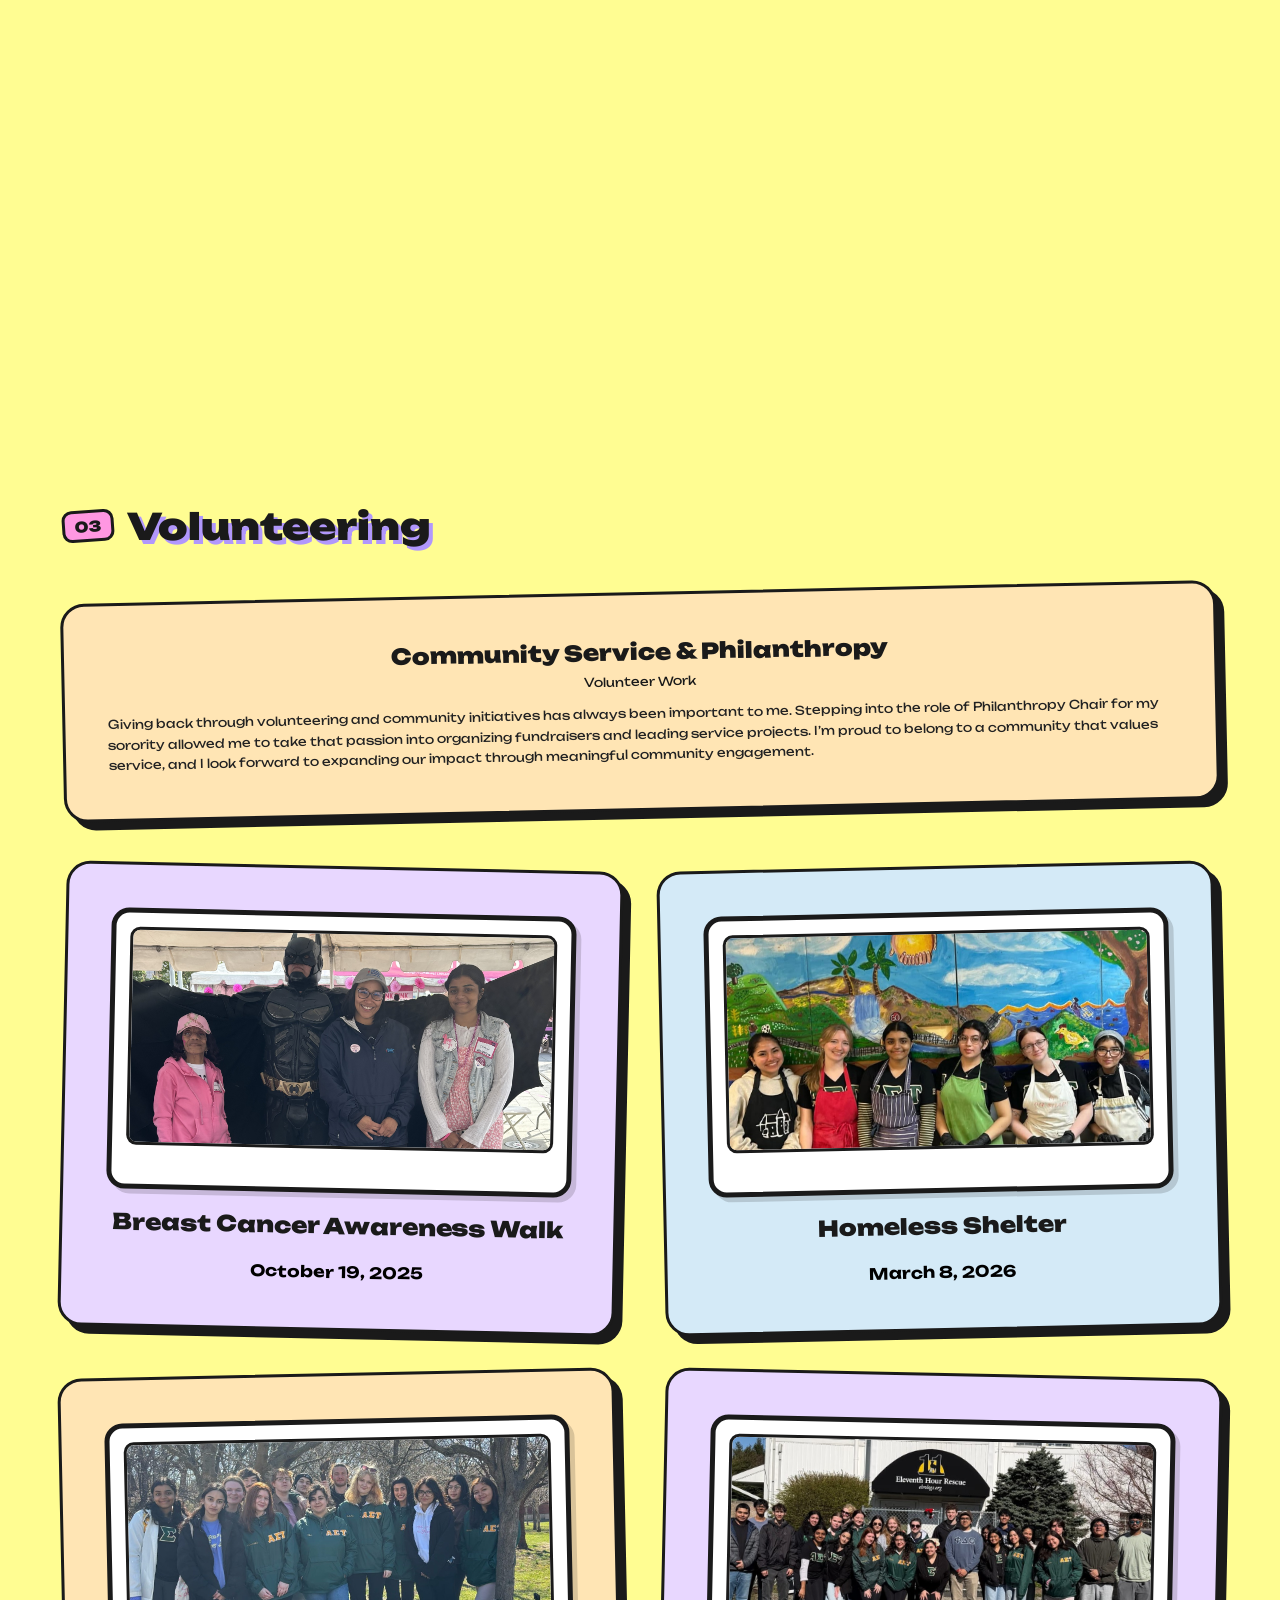
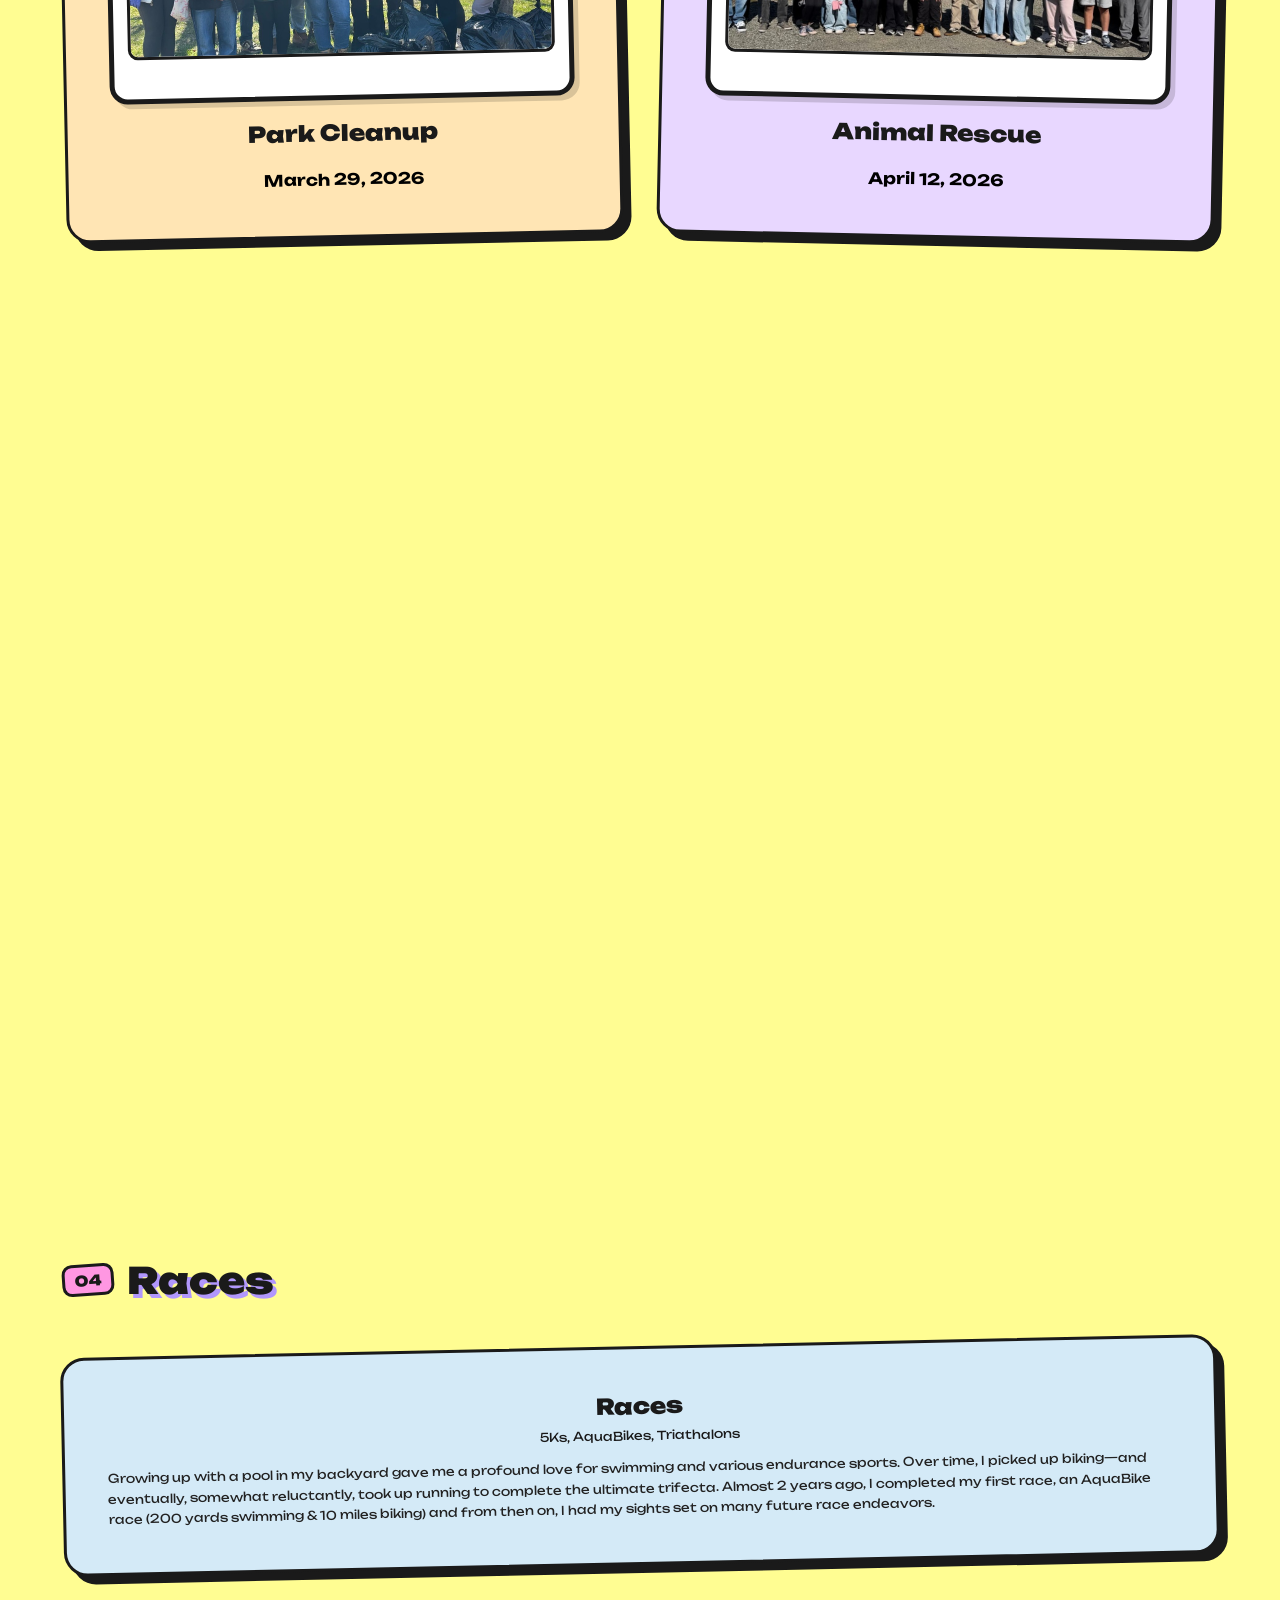
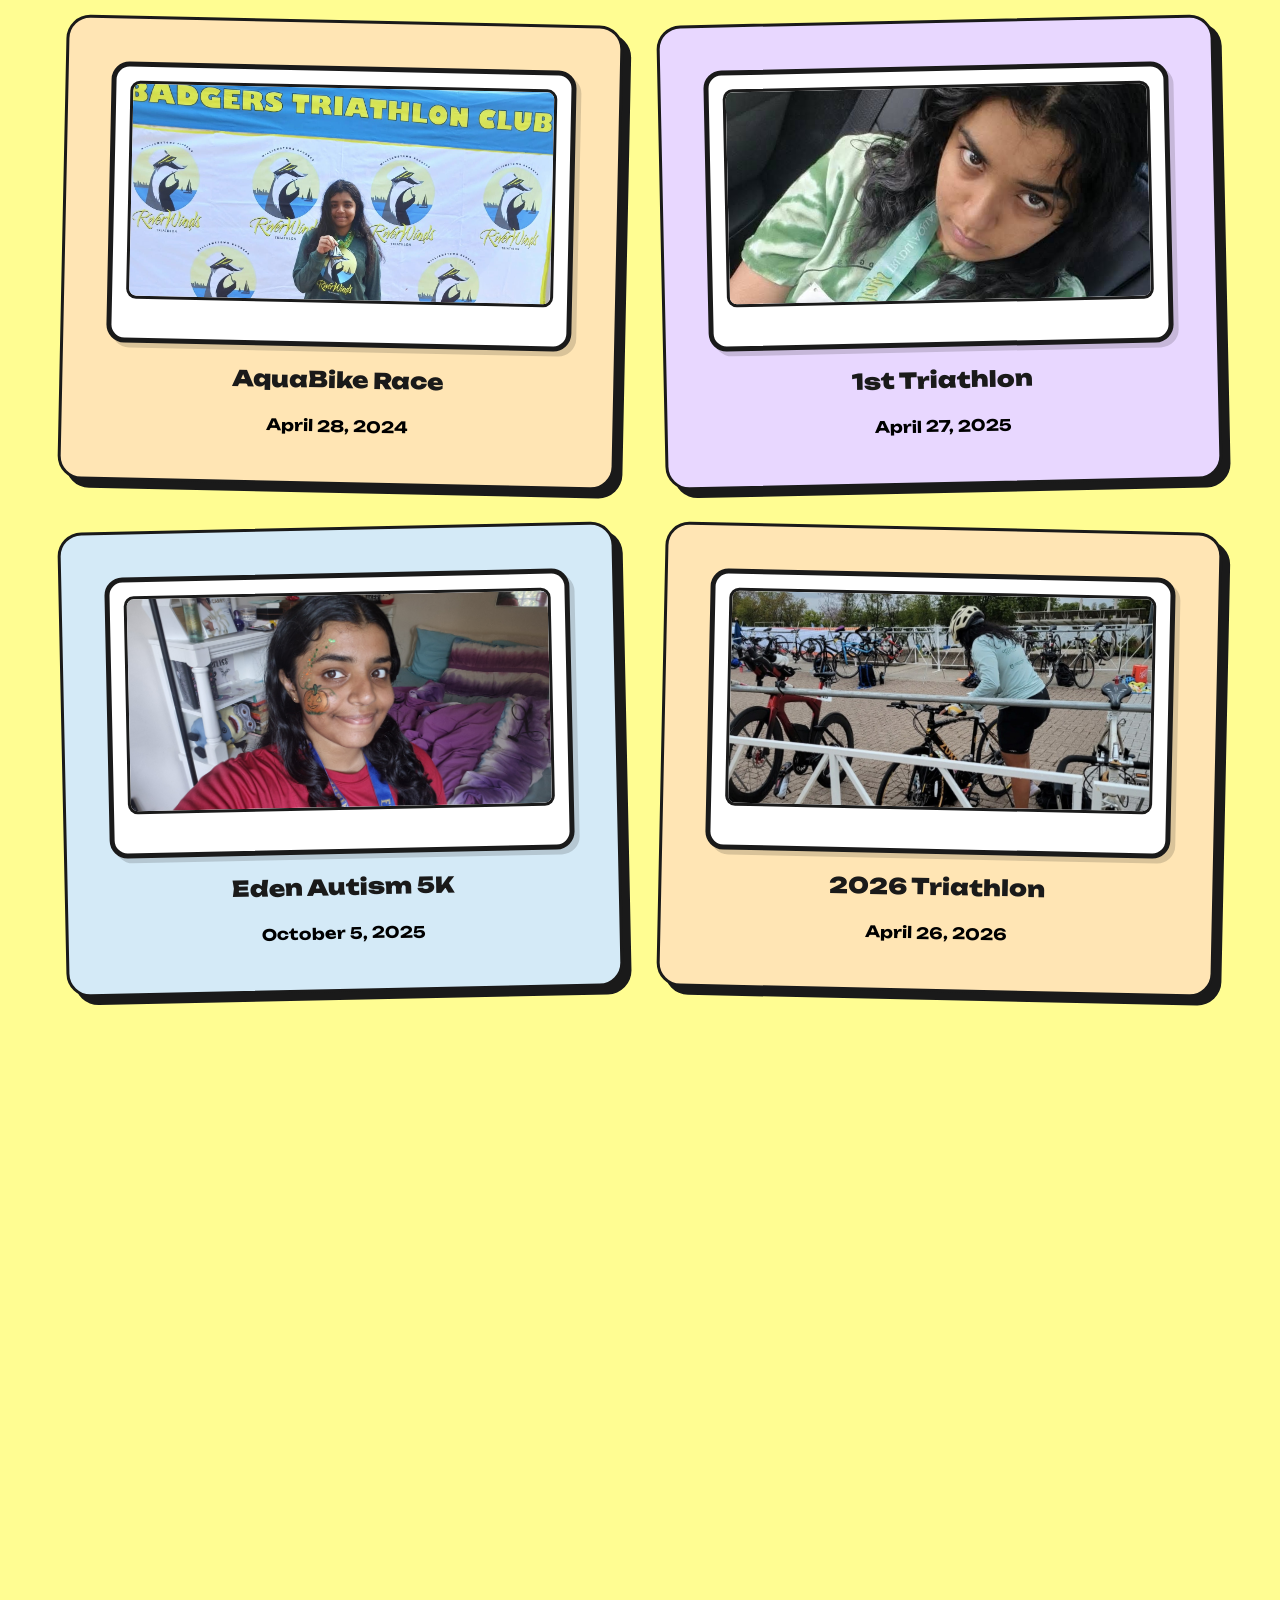
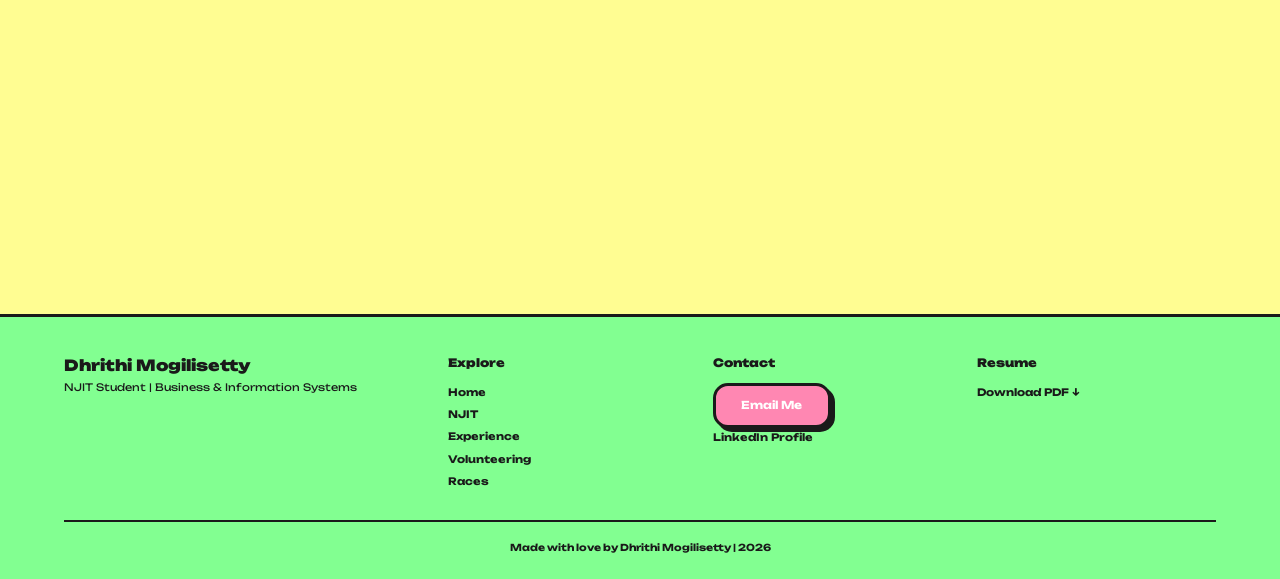
==== commit e6848085: "Update index.html" ====
--- a/index.html
+++ b/index.html
@@ -115,7 +115,7 @@
                 <h5>Contact</h5>
                 <ul>
                     <!-- Correct way using an anchor tag -->
-                    <a href="https://mail.google.com/mail/?view=cm&fs=1&to=dhrithimogilisetty@gmail.com" target="_blank" rel="noopener noreferrer" class="btn">Email Me</a>
+                    <a href="https://mail.google.com/mail/?view=cm&fs=1&to=dhrithimogilisetty@gmail.com" target="_blank" rel="noopener noreferrer" class="cta-btn email-btn">Email Me</a>
                     <li><a href="https://www.linkedin.com/in/dhrithi-mogilisetty" target="_blank">LinkedIn Profile</a></li>
                 </ul>
             </div>
--- a/style.css
+++ b/style.css
@@ -696,4 +696,22 @@
     .scrapbook-card { padding: 1.2rem; border-radius: 16px; }
     .photo-gallery-row { grid-template-columns: 1fr; justify-items: center; }
     .photo-frame { max-width: 200px; }
-}+}
+
+/* Styling the link to act and look like a button */
+.btn {
+  display: inline-block;
+  padding: 10px 20px;
+  background-color: #0077b5; /* Or match your site's button color */
+  color: #ffffff;
+  text-decoration: none;      /* Removes the underline! */
+  font-weight: bold;
+  border-radius: 6px;         /* Gives it rounded corners */
+  transition: background-color 0.3s ease;
+}
+
+/* Hover effect so it feels interactive */
+.btn:hover {
+  background-color: #005582;
+  color: #ffffff;
+}
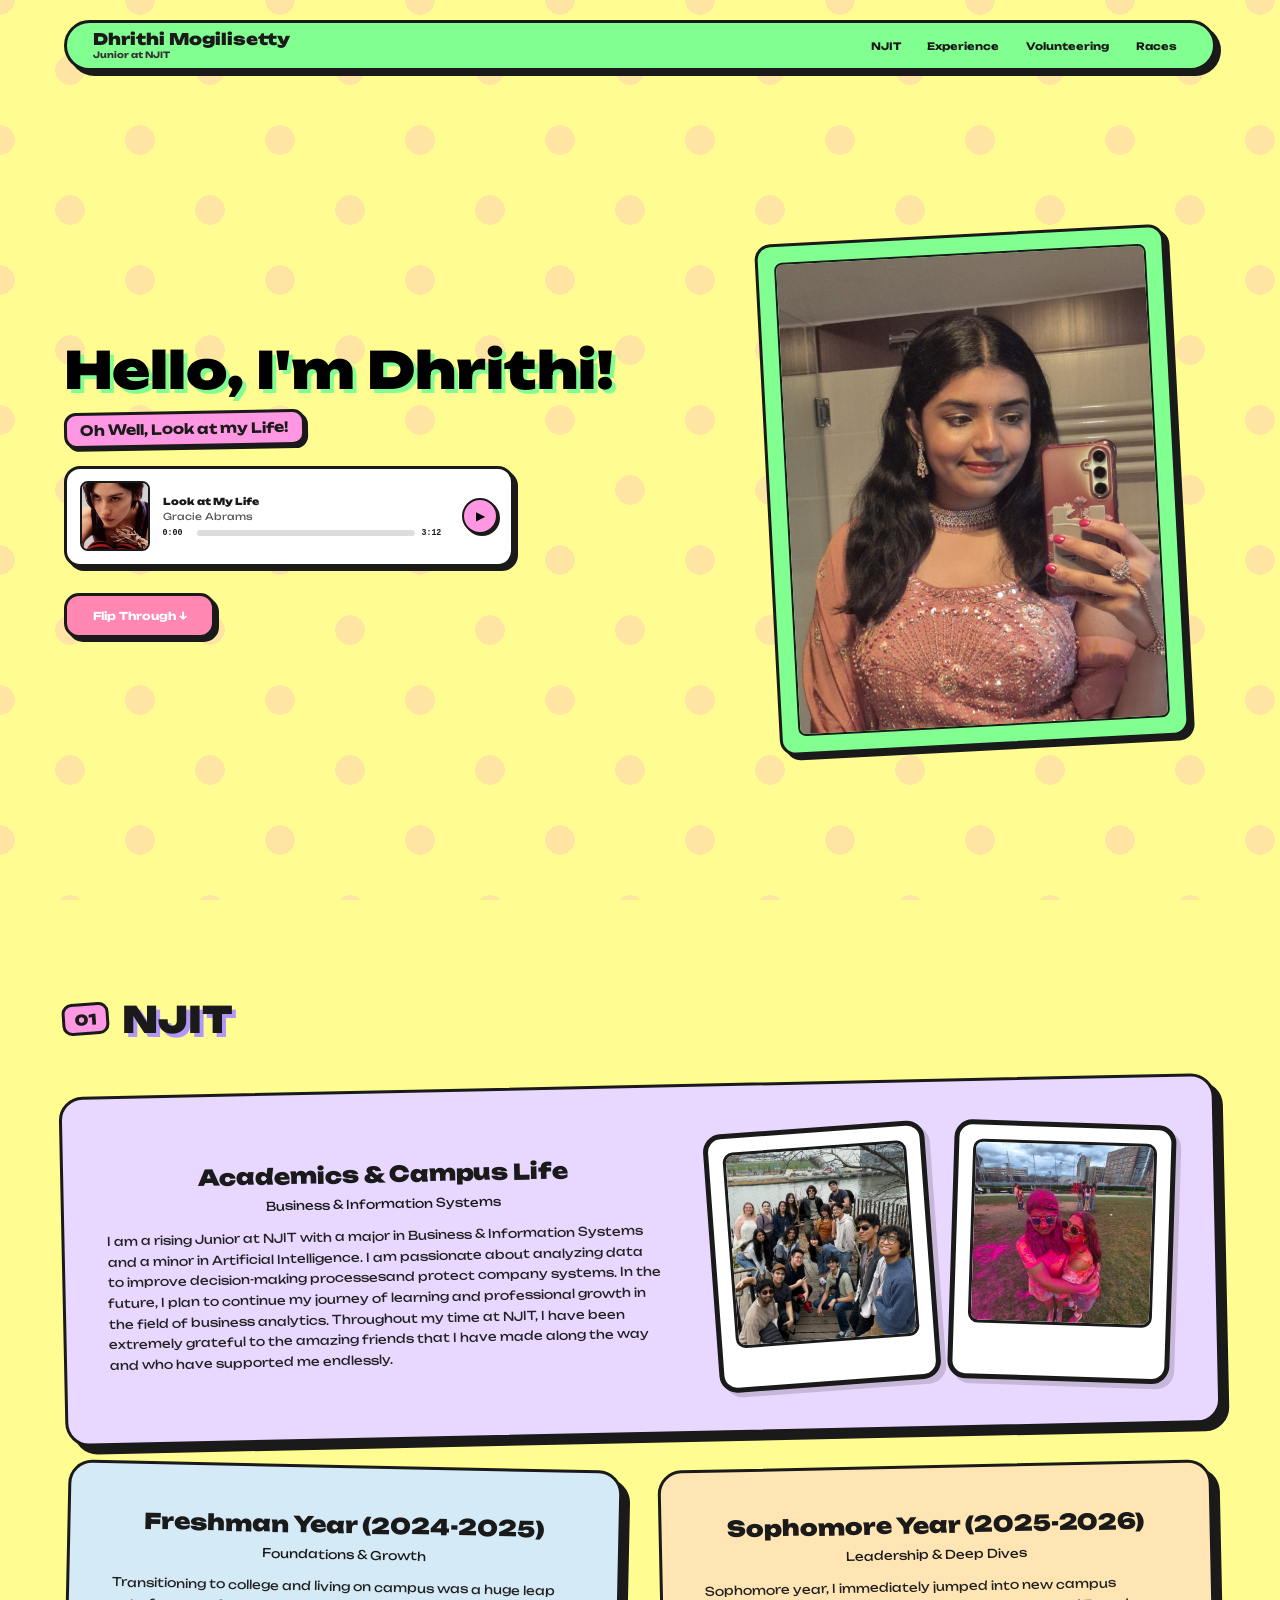
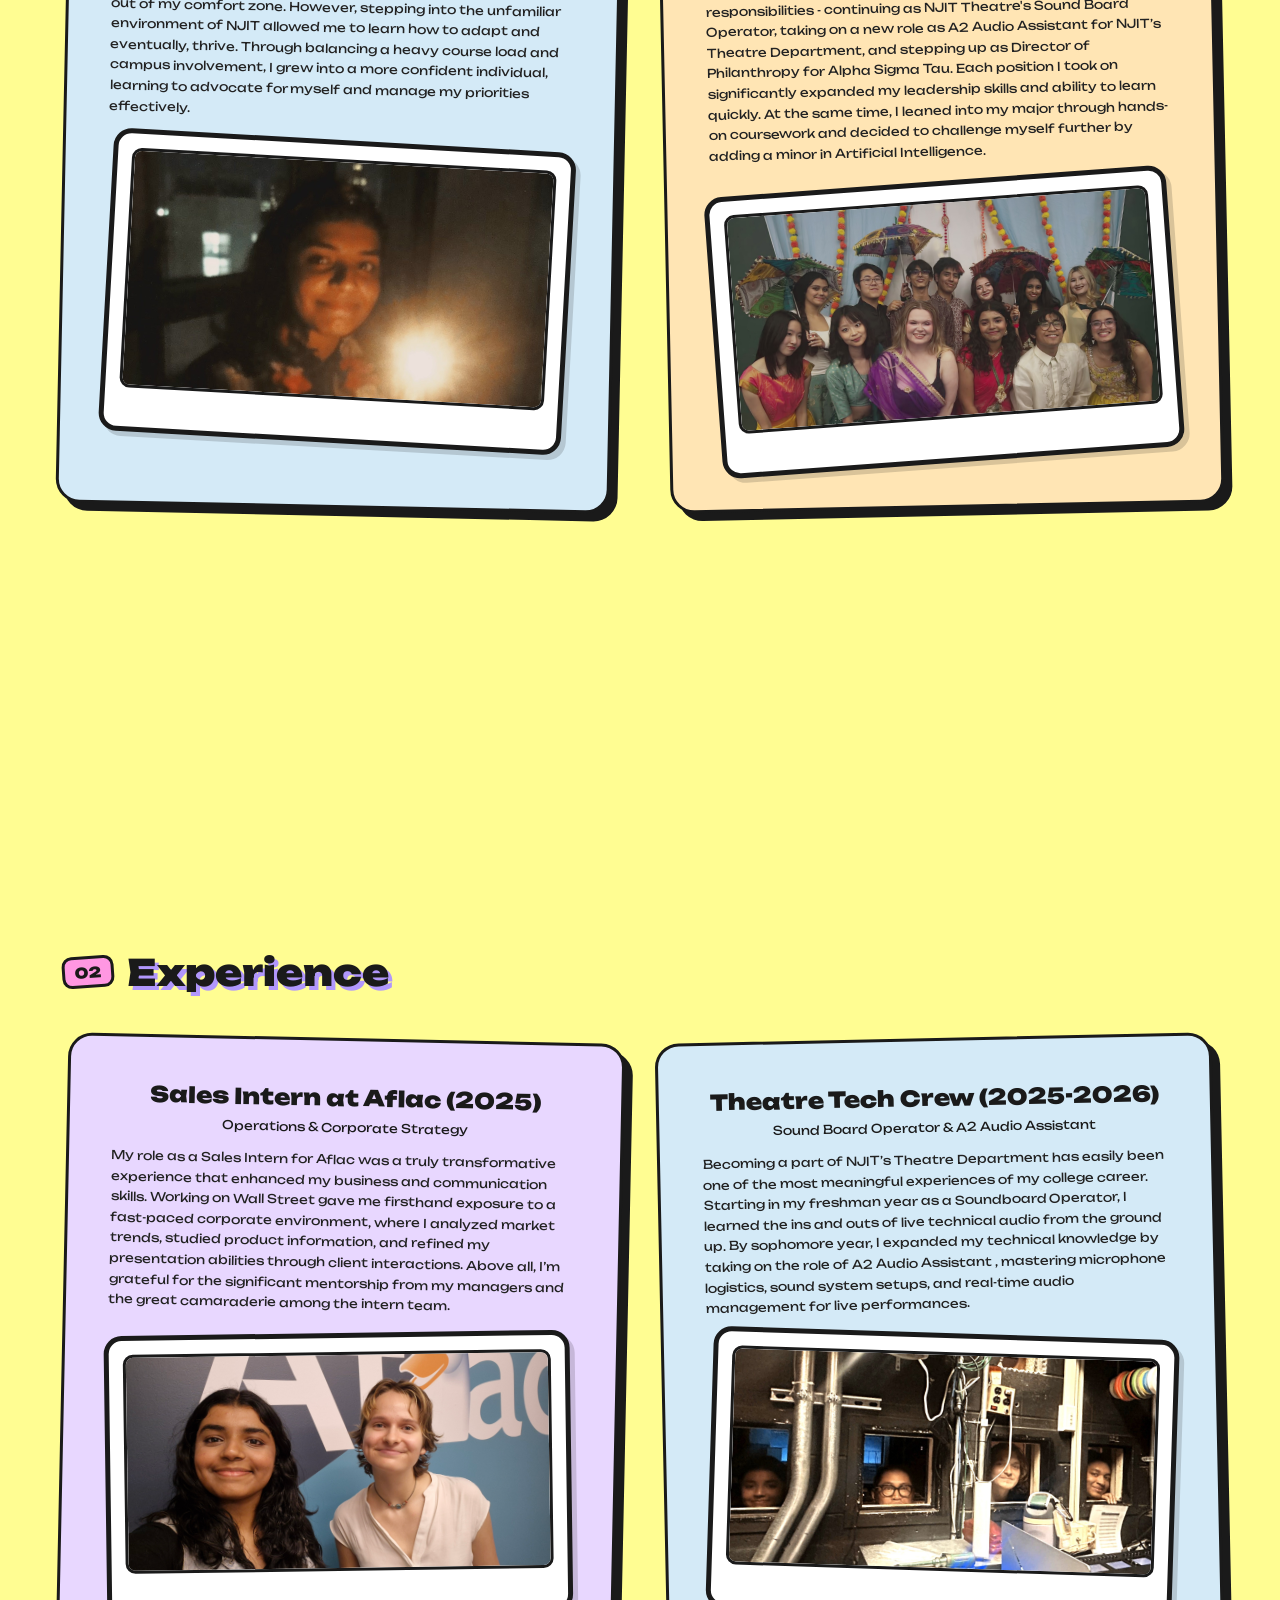
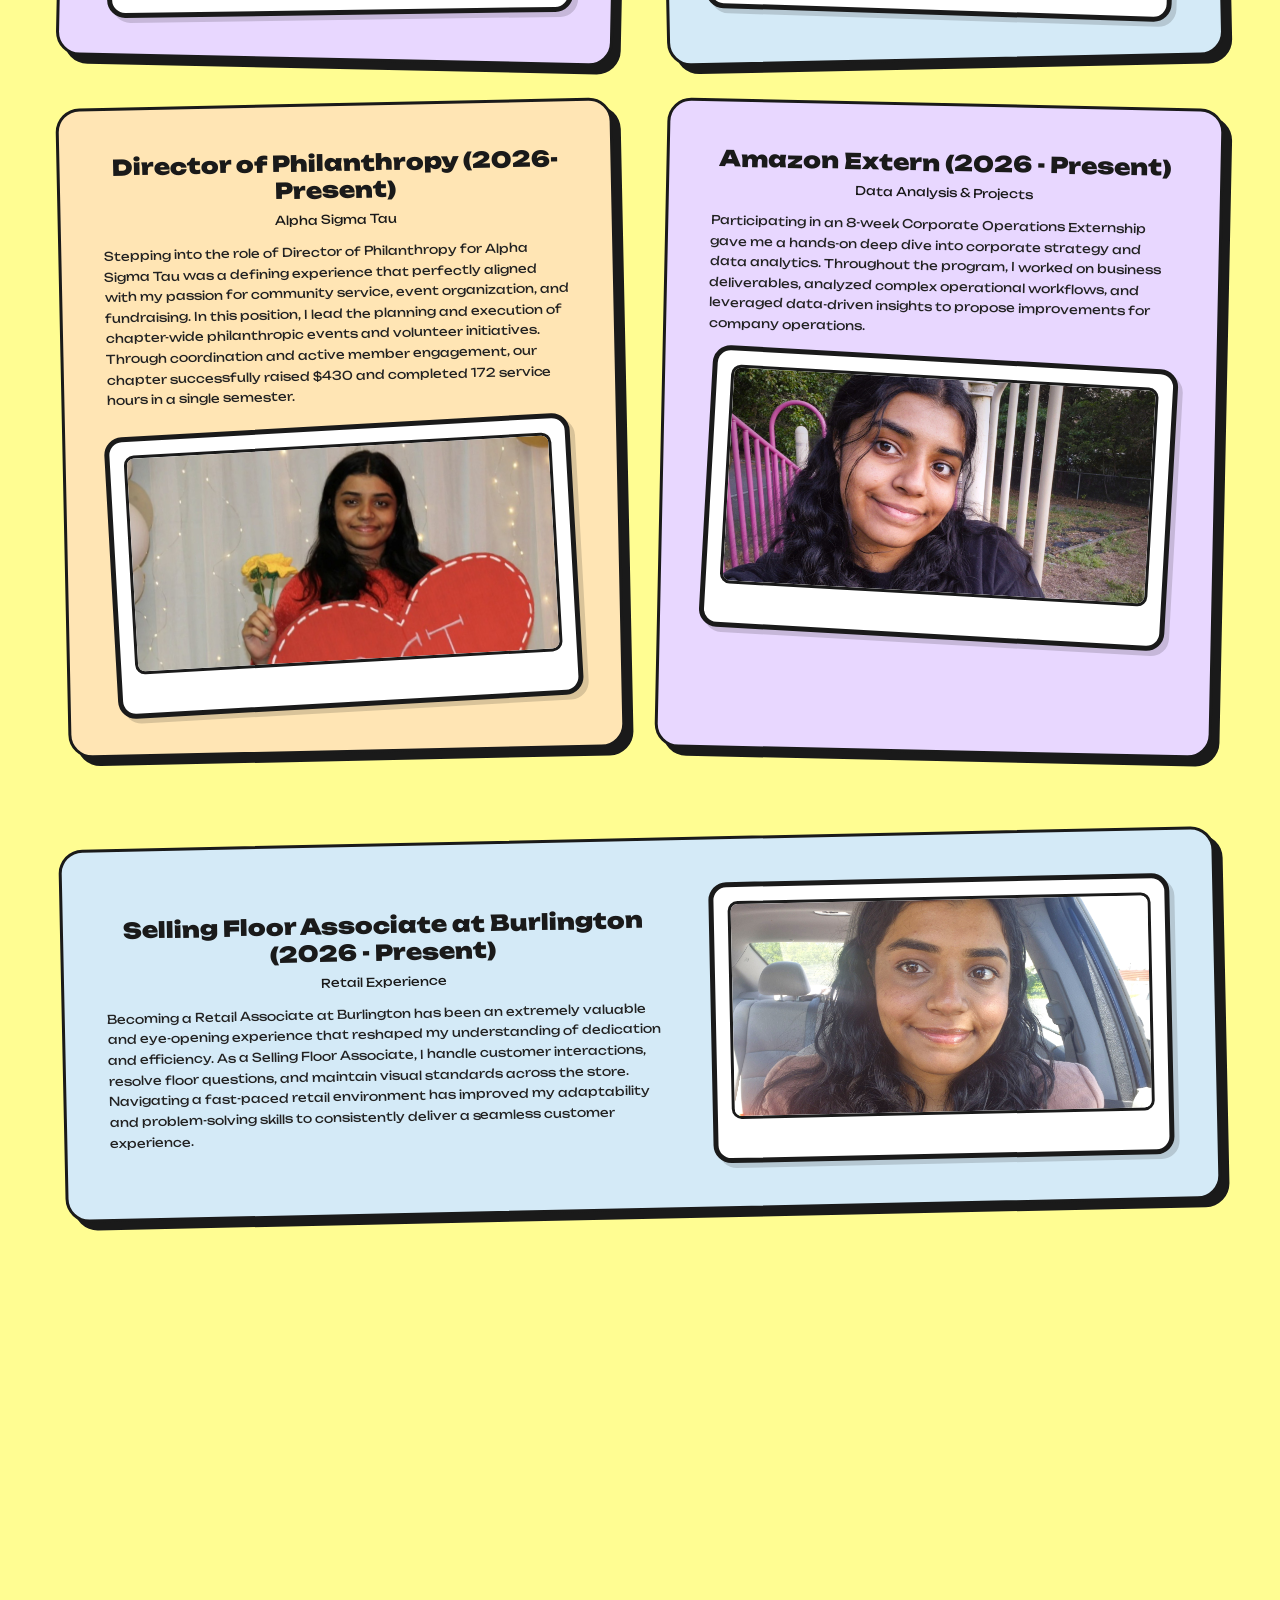
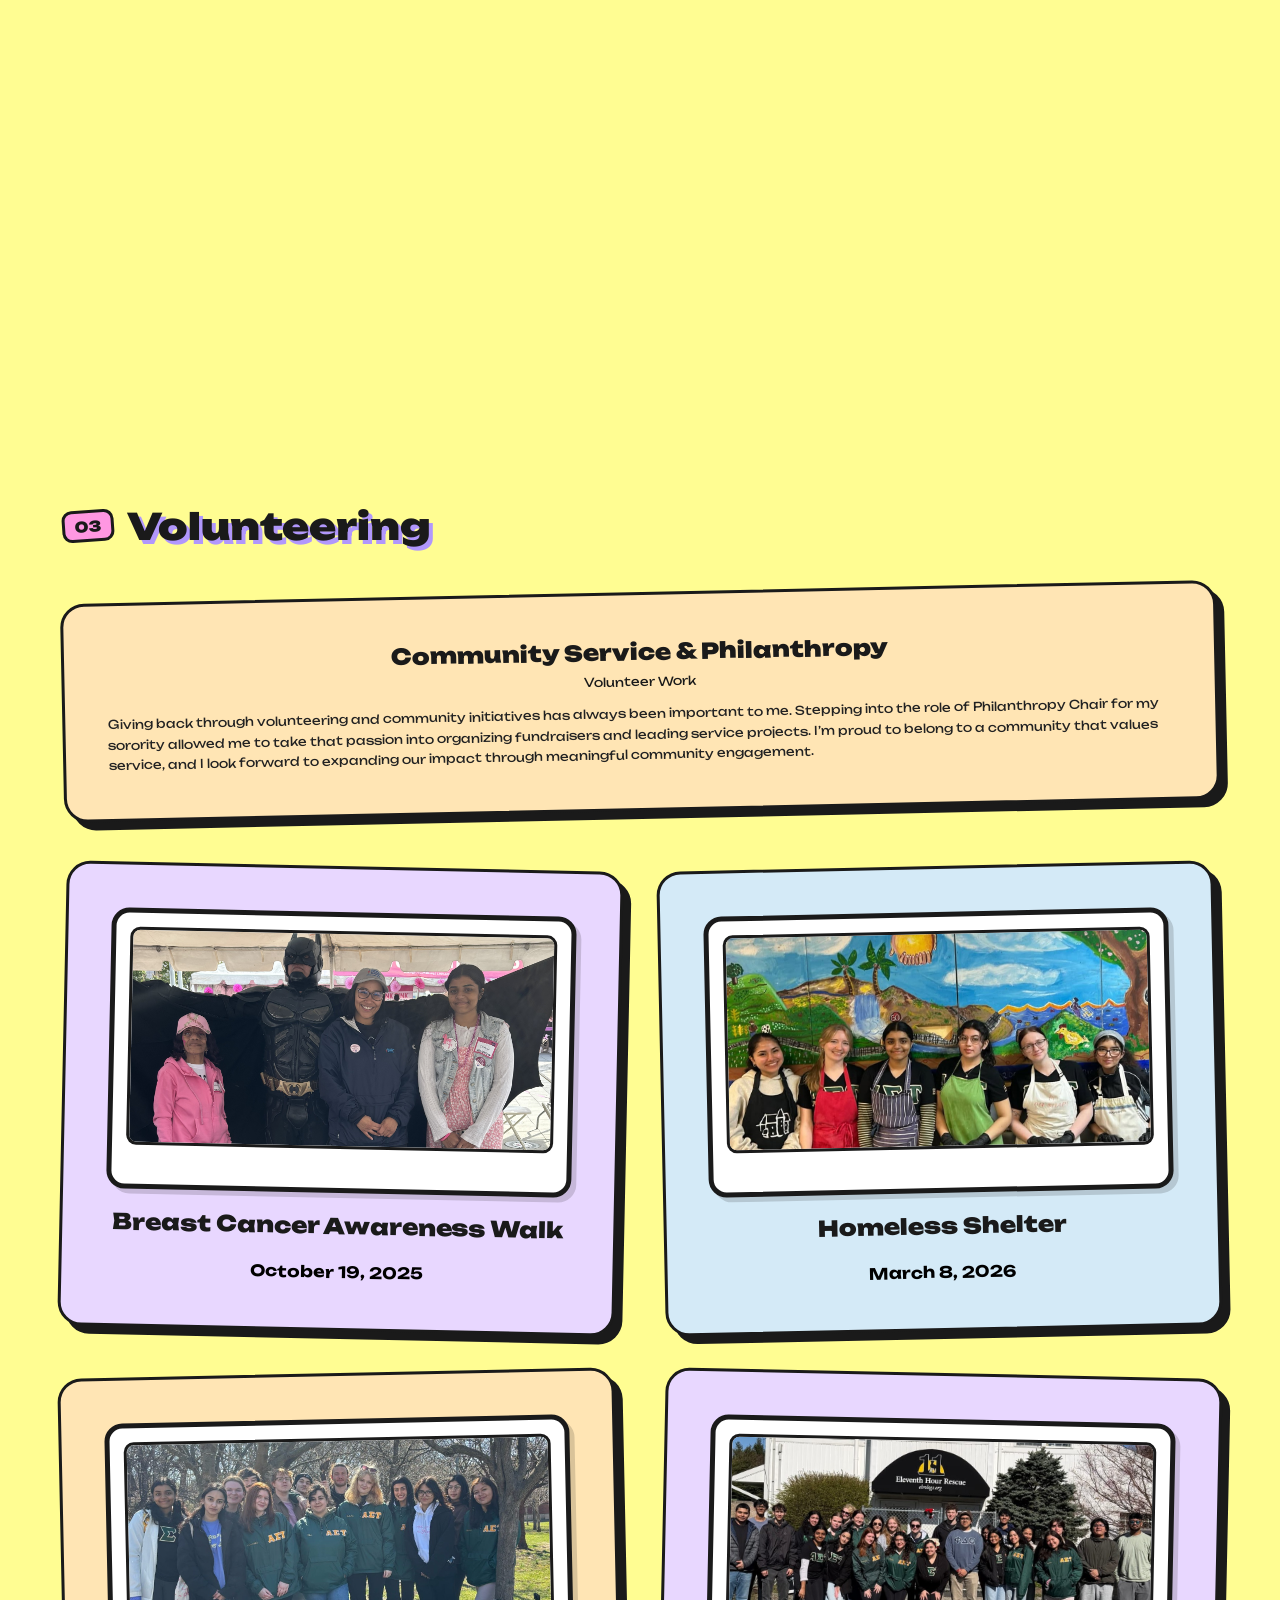
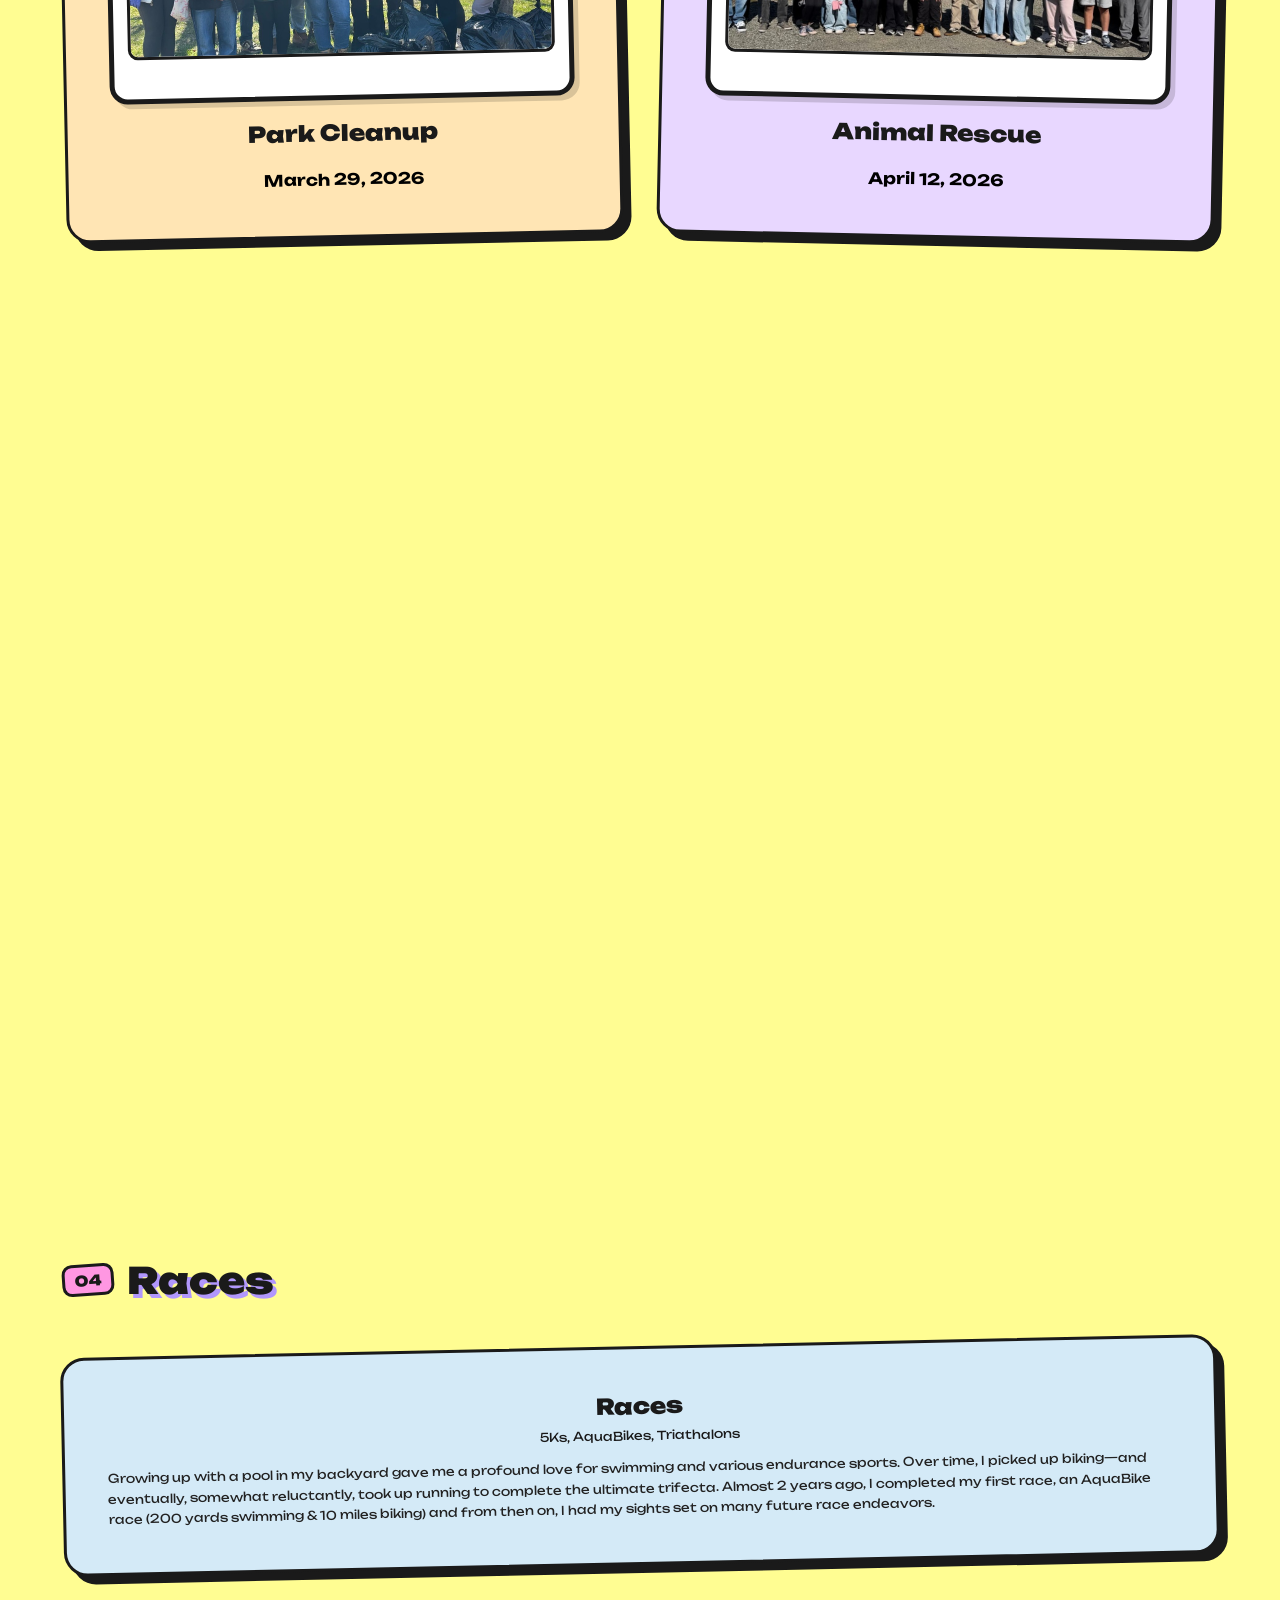
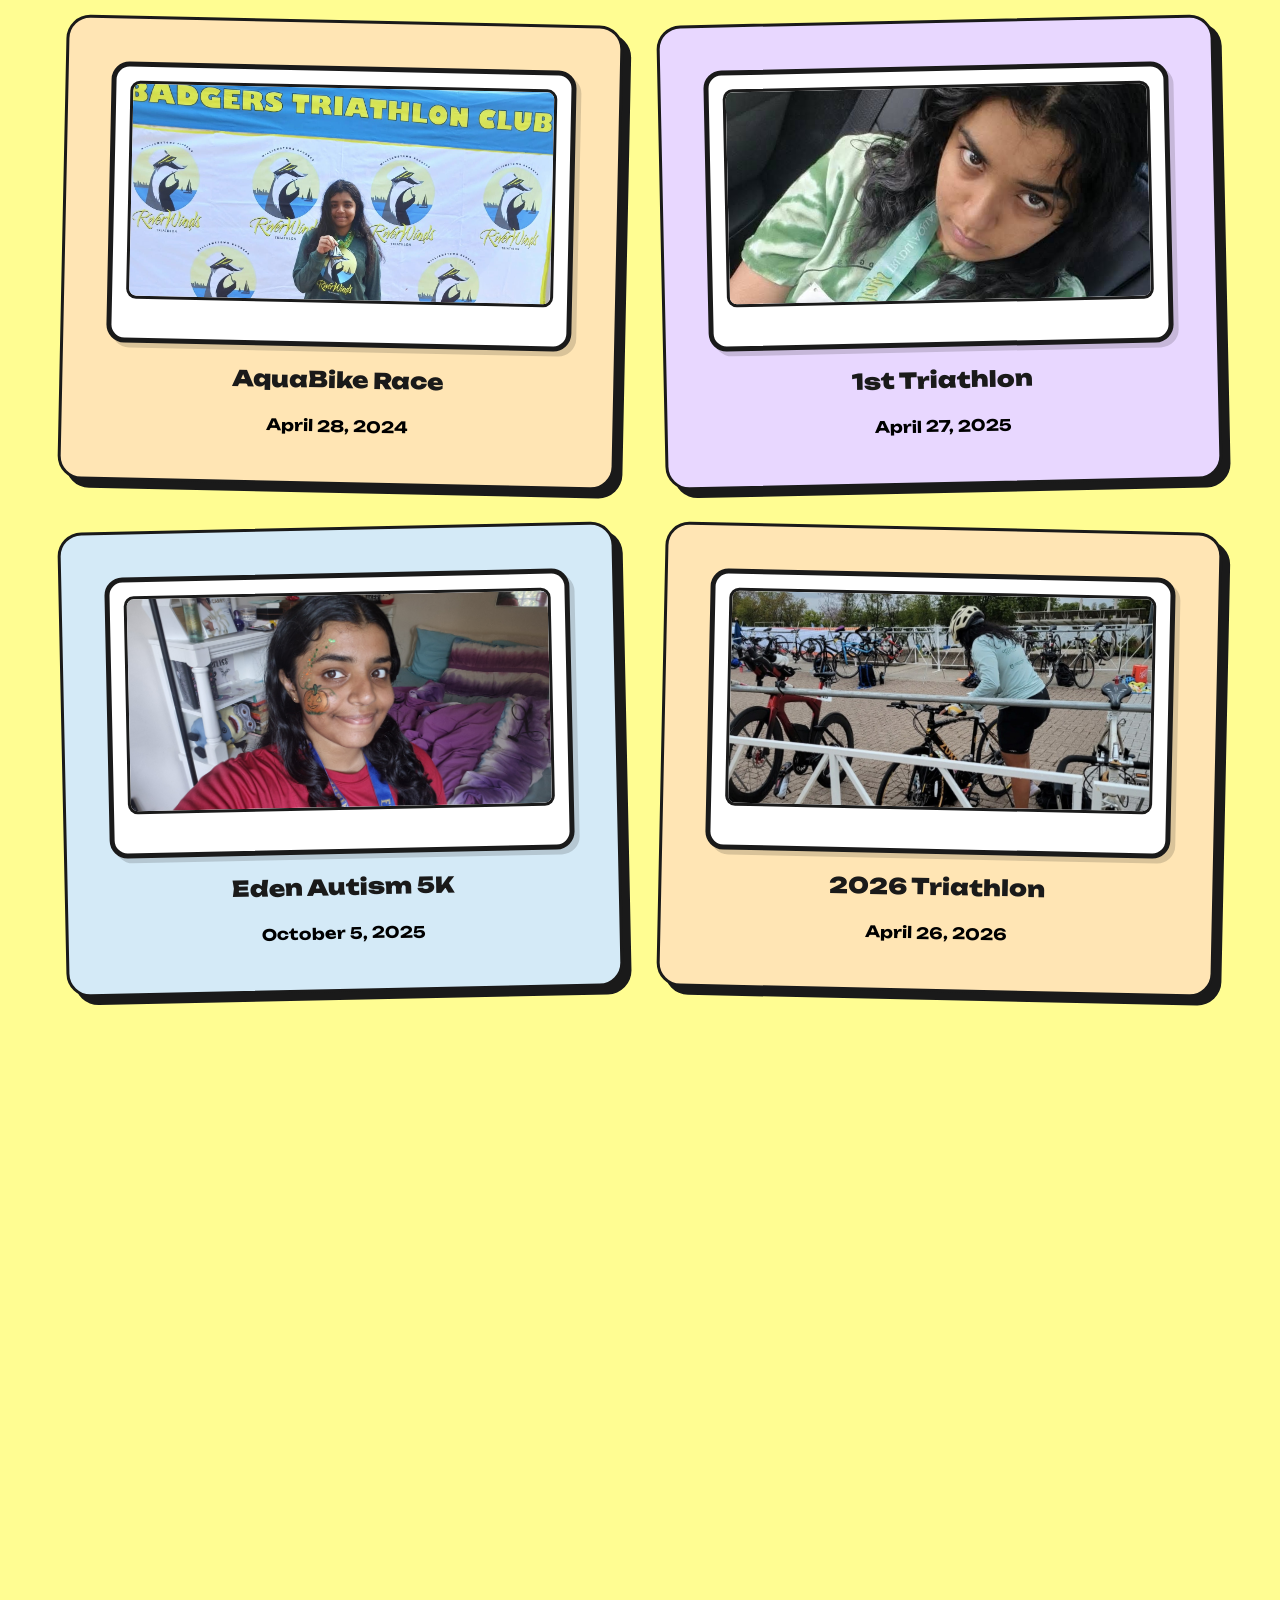
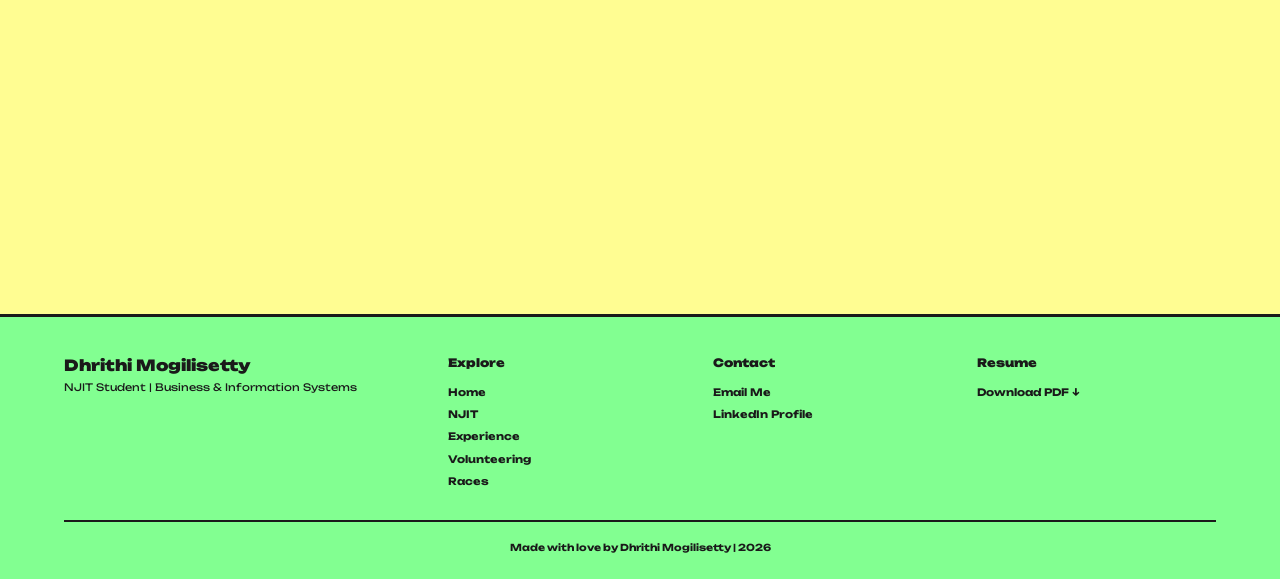
==== commit dd6a44e0: "Update index.html" ====
--- a/index.html
+++ b/index.html
@@ -115,7 +115,9 @@
                 <h5>Contact</h5>
                 <ul>
                     <!-- Correct way using an anchor tag -->
-                    <a href="https://mail.google.com/mail/?view=cm&fs=1&to=dhrithimogilisetty@gmail.com" target="_blank" rel="noopener noreferrer" class="cta-btn email-btn">Email Me</a>
+                    <li>
+                        <a href="https://mail.google.com/mail/?view=cm&fs=1&to=dhrithimogilisetty@gmail.com" target="_blank" rel="noopener noreferrer">Email Me</a>
+                    </li>
                     <li><a href="https://www.linkedin.com/in/dhrithi-mogilisetty" target="_blank">LinkedIn Profile</a></li>
                 </ul>
             </div>
--- a/style.css
+++ b/style.css
@@ -698,20 +698,15 @@
     .photo-frame { max-width: 200px; }
 }
 
-/* Styling the link to act and look like a button */
-.btn {
-  display: inline-block;
-  padding: 10px 20px;
-  background-color: #0077b5; /* Or match your site's button color */
-  color: #ffffff;
-  text-decoration: none;      /* Removes the underline! */
-  font-weight: bold;
-  border-radius: 6px;         /* Gives it rounded corners */
-  transition: background-color 0.3s ease;
-}
-
-/* Hover effect so it feels interactive */
-.btn:hover {
-  background-color: #005582;
-  color: #ffffff;
-}
+/* Email Button - Matching LinkedIn Style */
+.cta-btn.email-btn {
+  background-color: var(--yellow); /* Match base button color */
+  color: var(--text-dark);         /* Black text before hover */
+  text-decoration: none;          /* Removes any underline */
+  font-size: 0.85rem;              /* Same font size as cta-btn */
+}
+
+.cta-btn.email-btn:hover {
+  background-color: var(--pink);   /* Turns pink on hover */
+  color: #ffffff;                  /* White text on hover */
+}
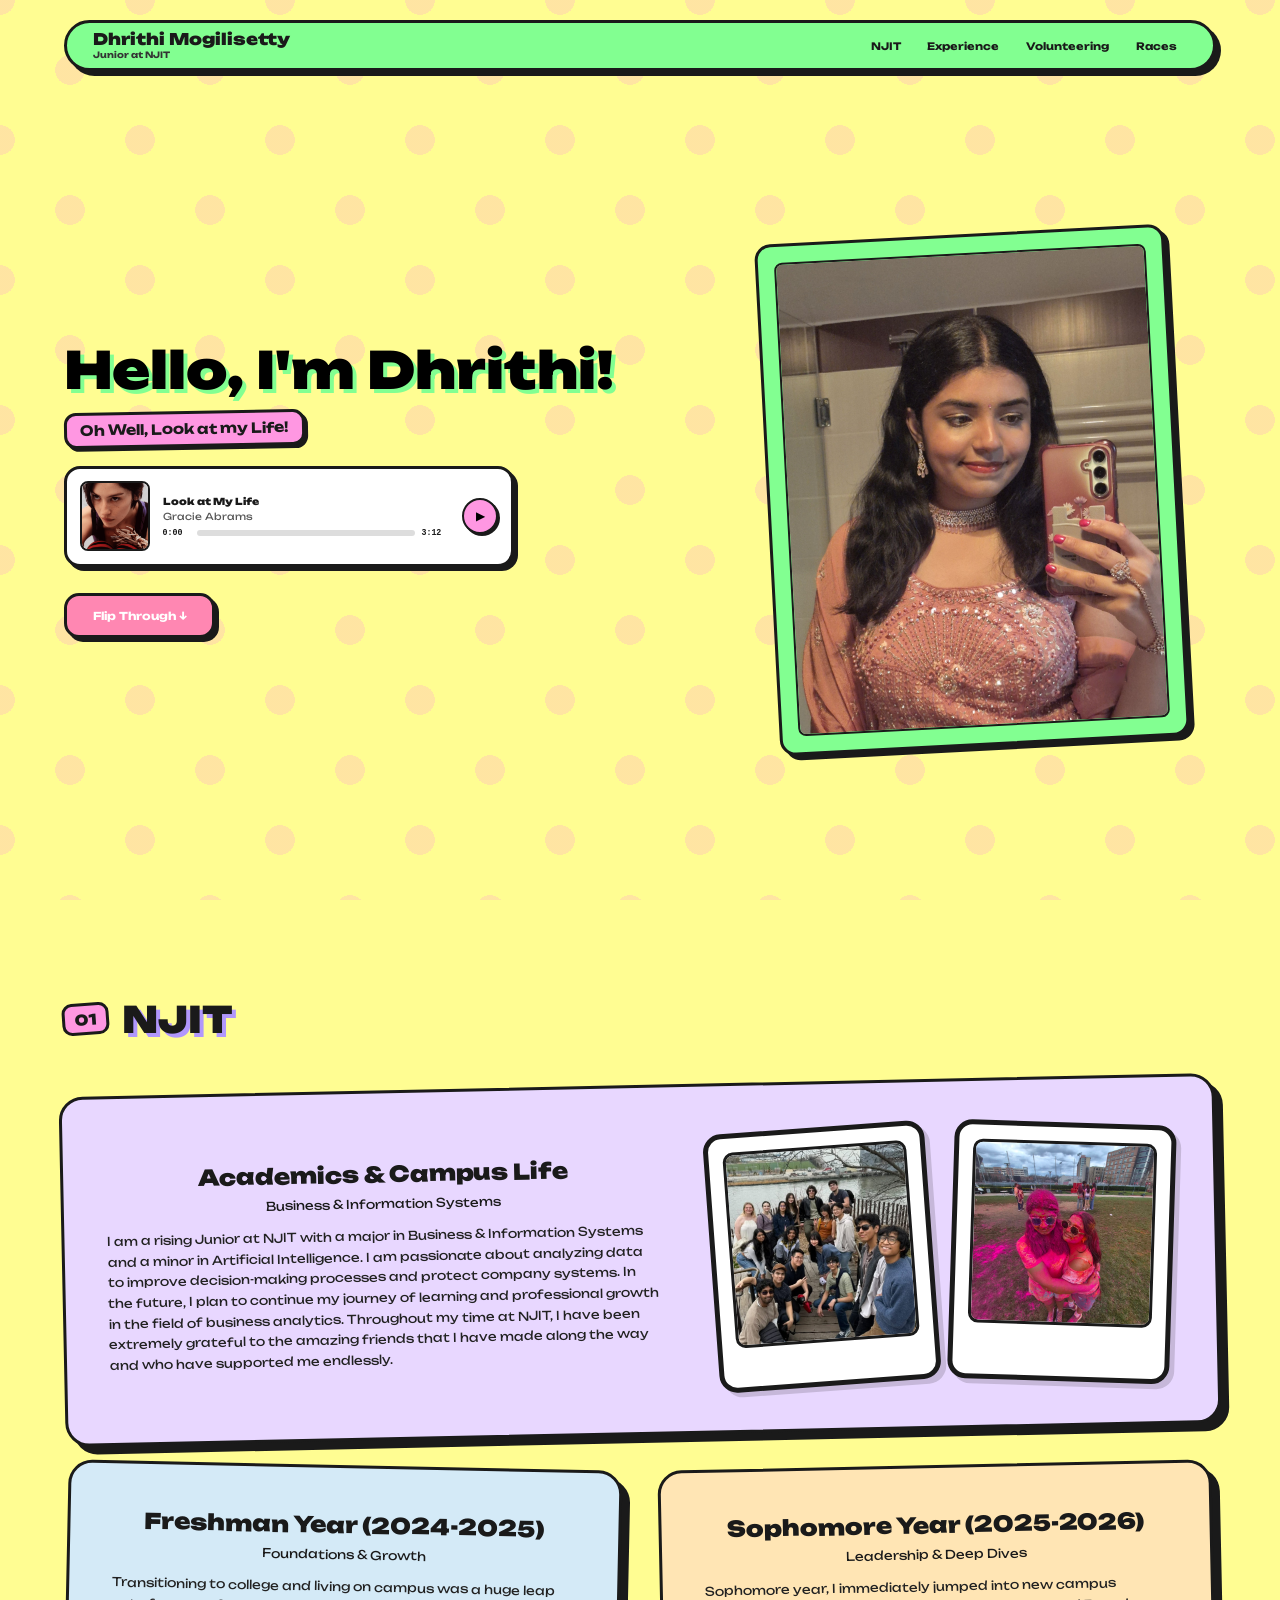
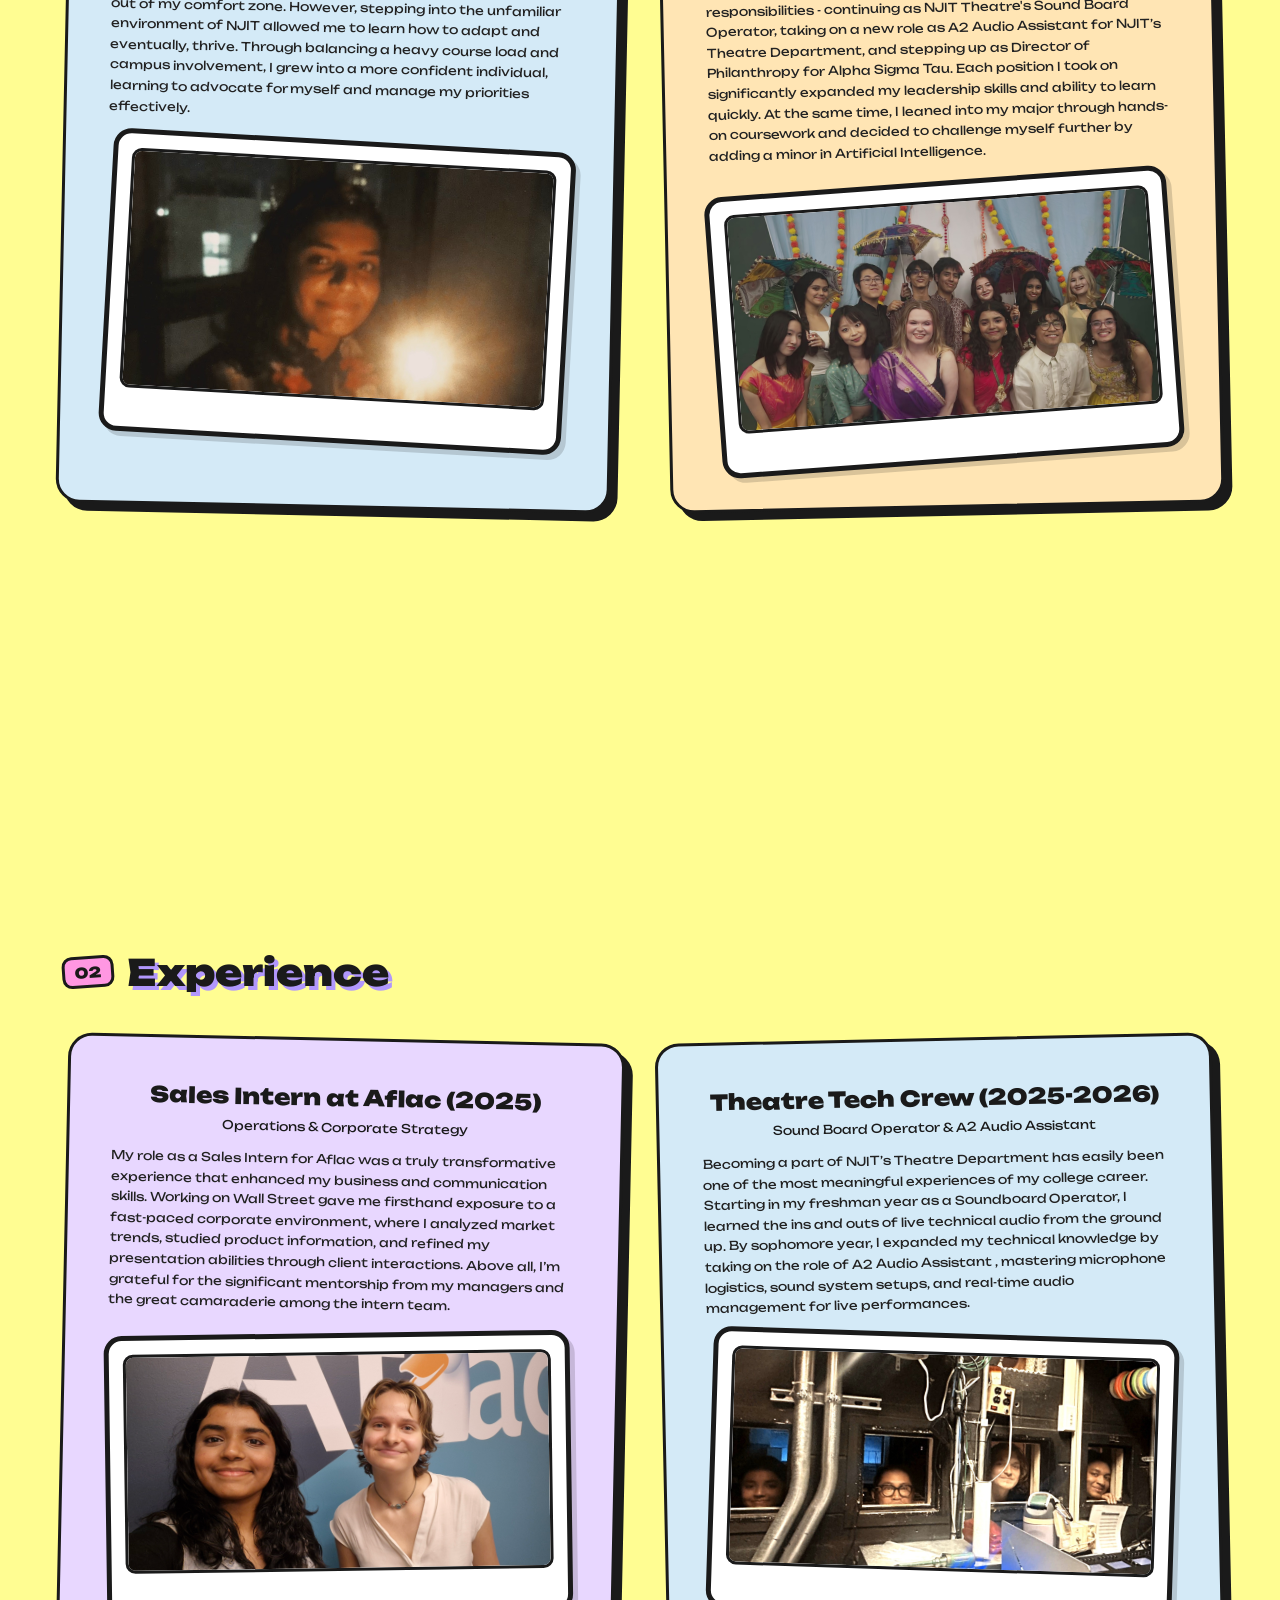
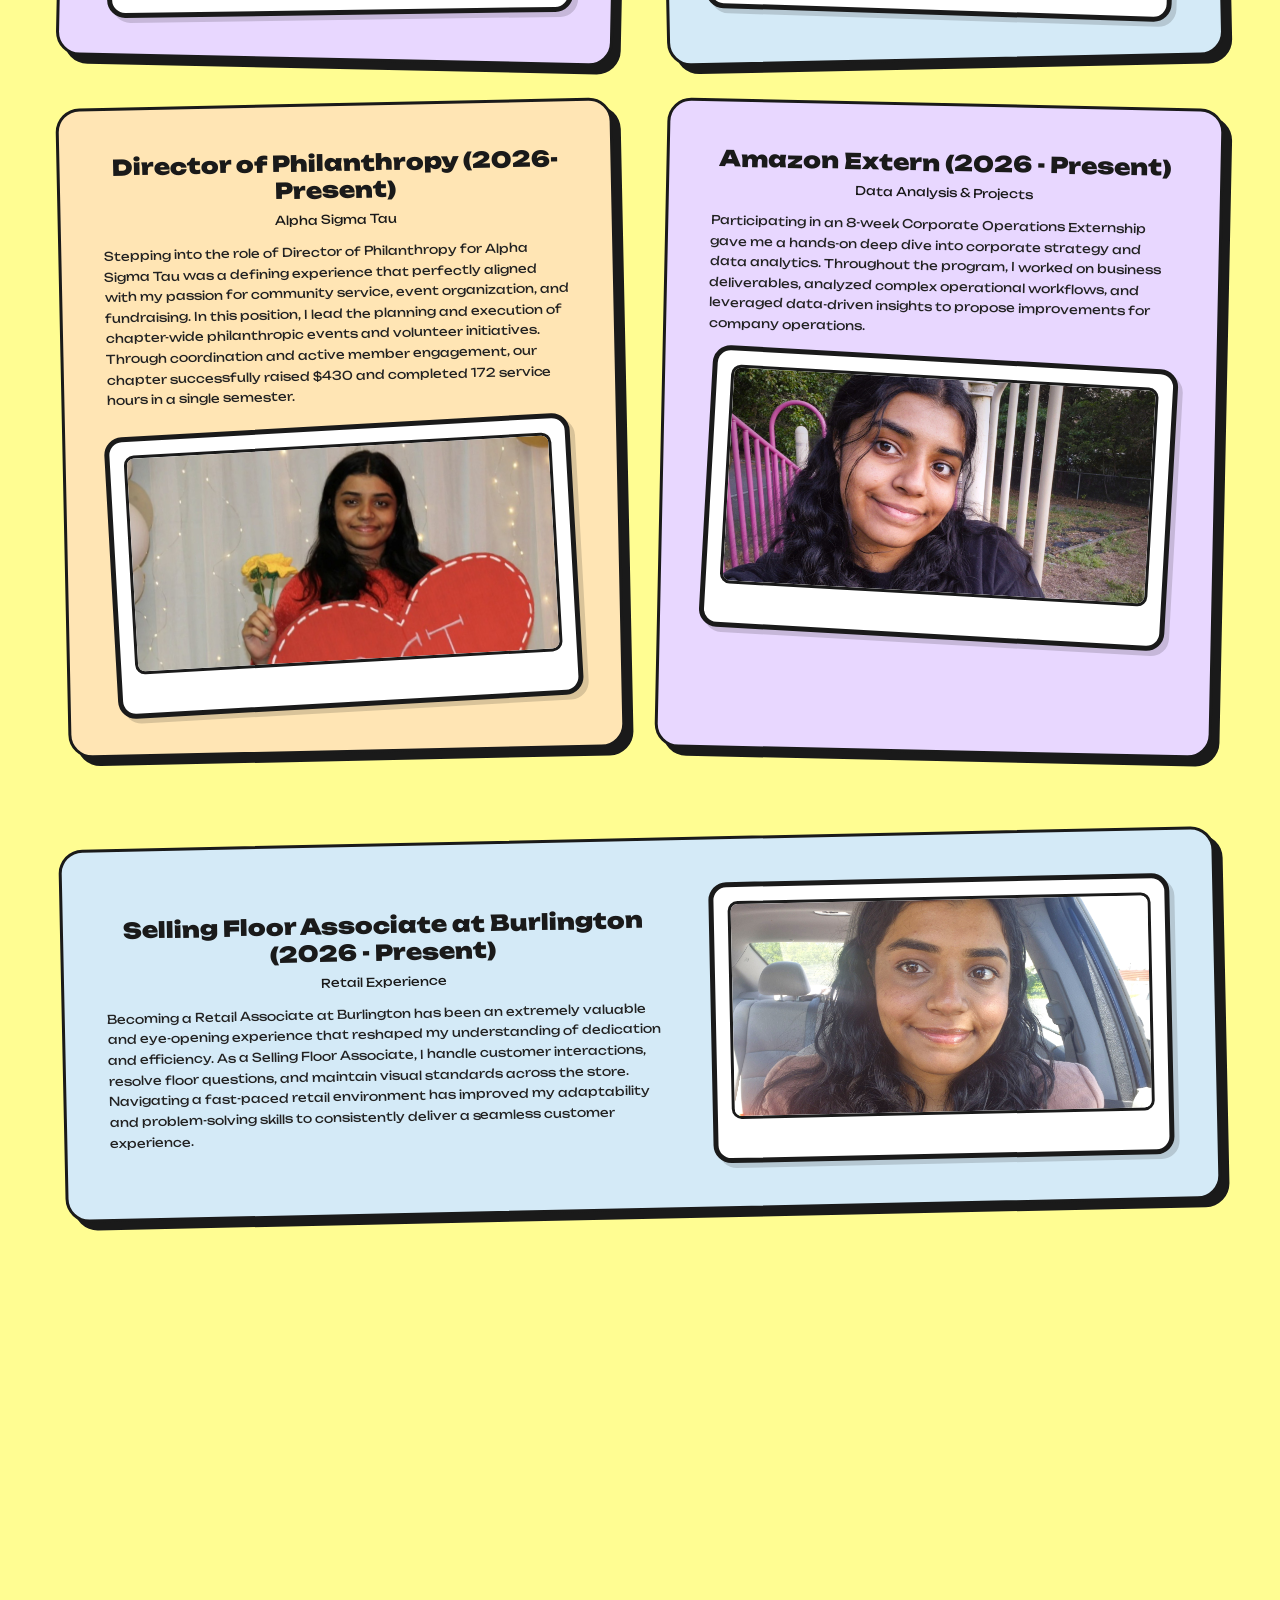
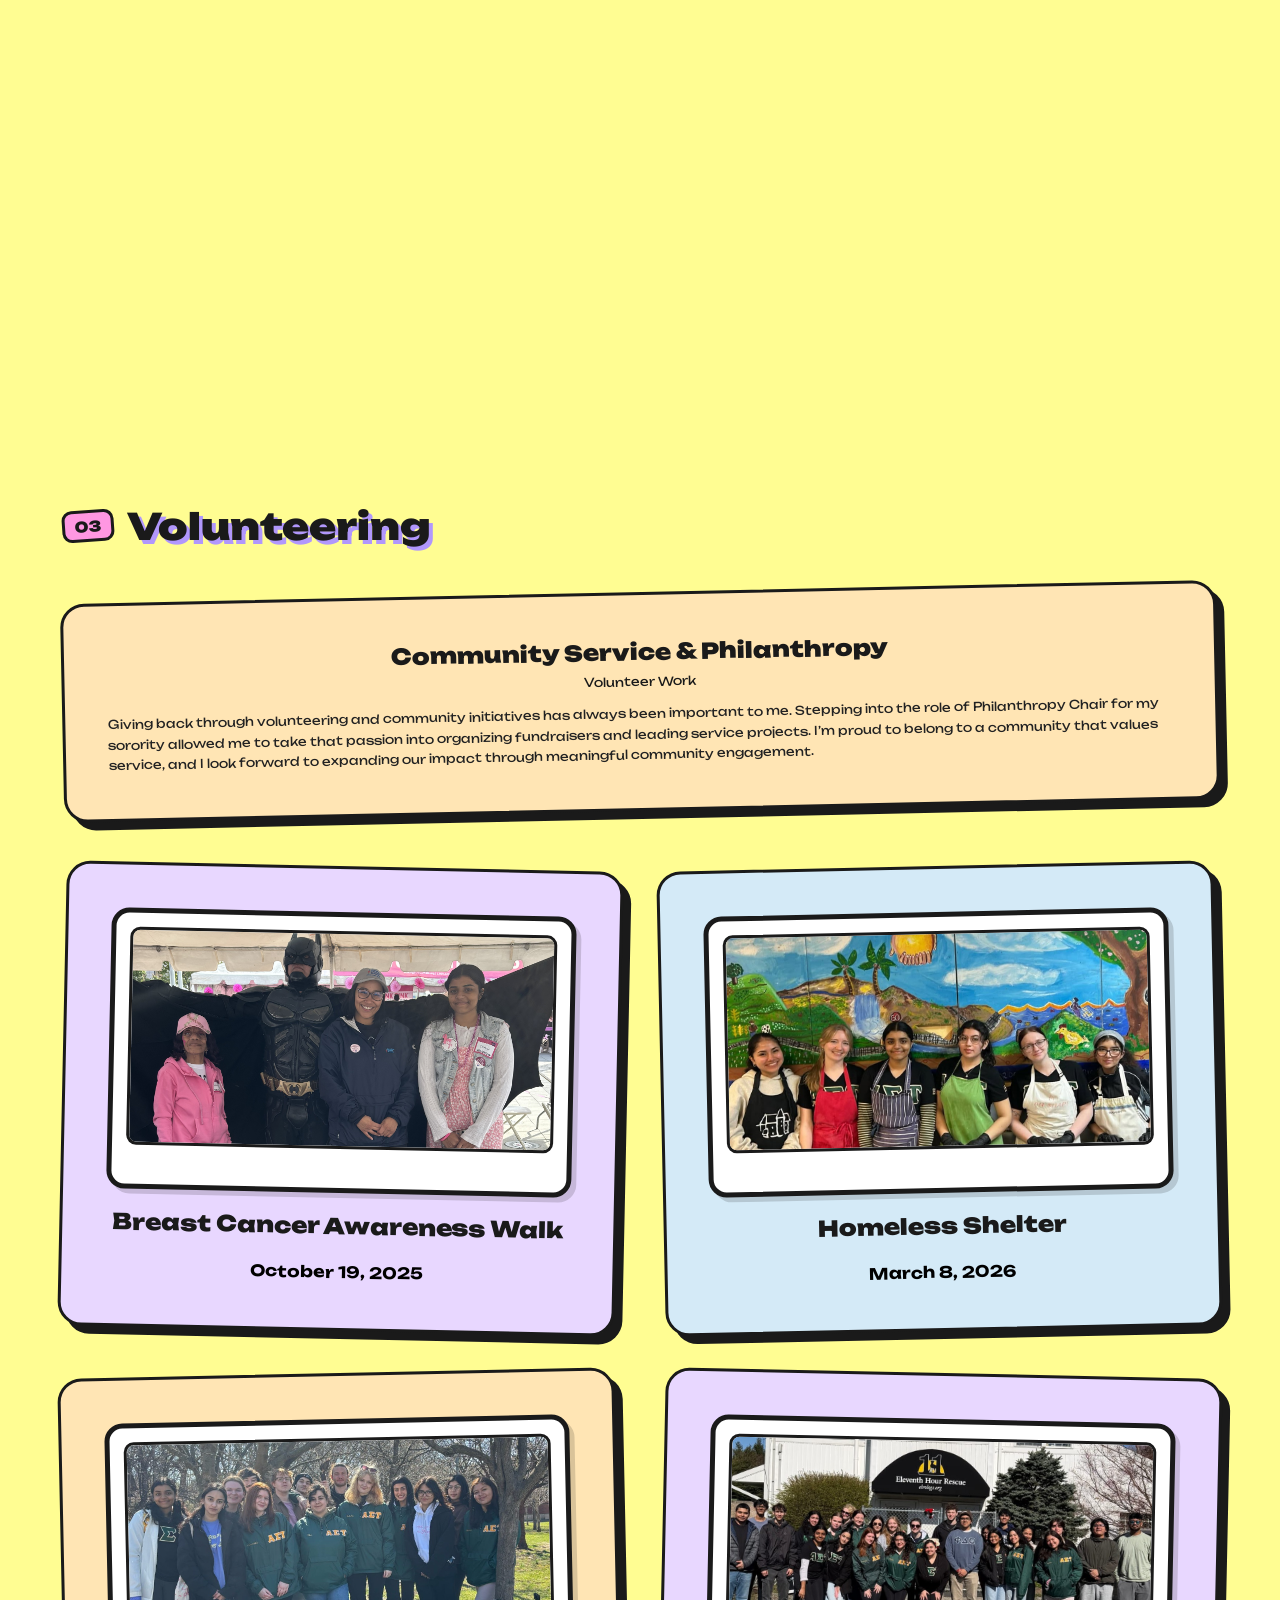
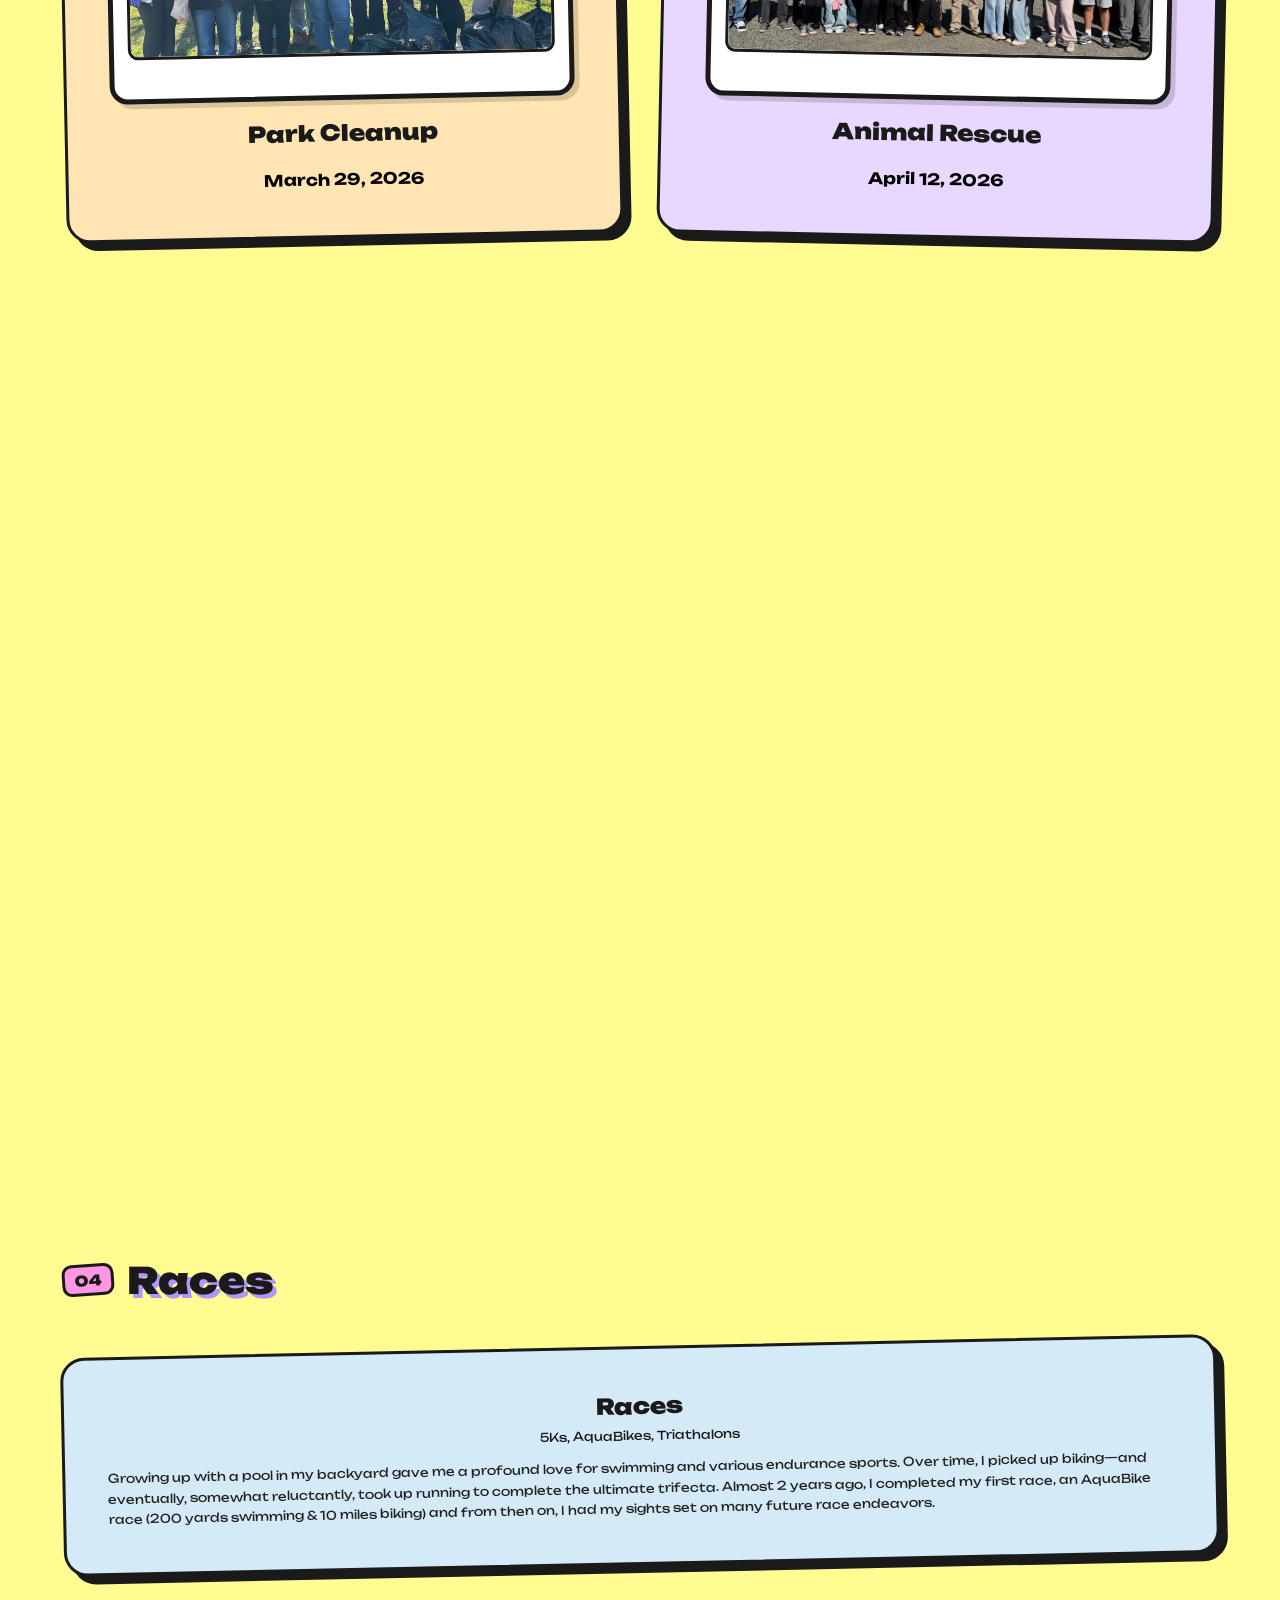
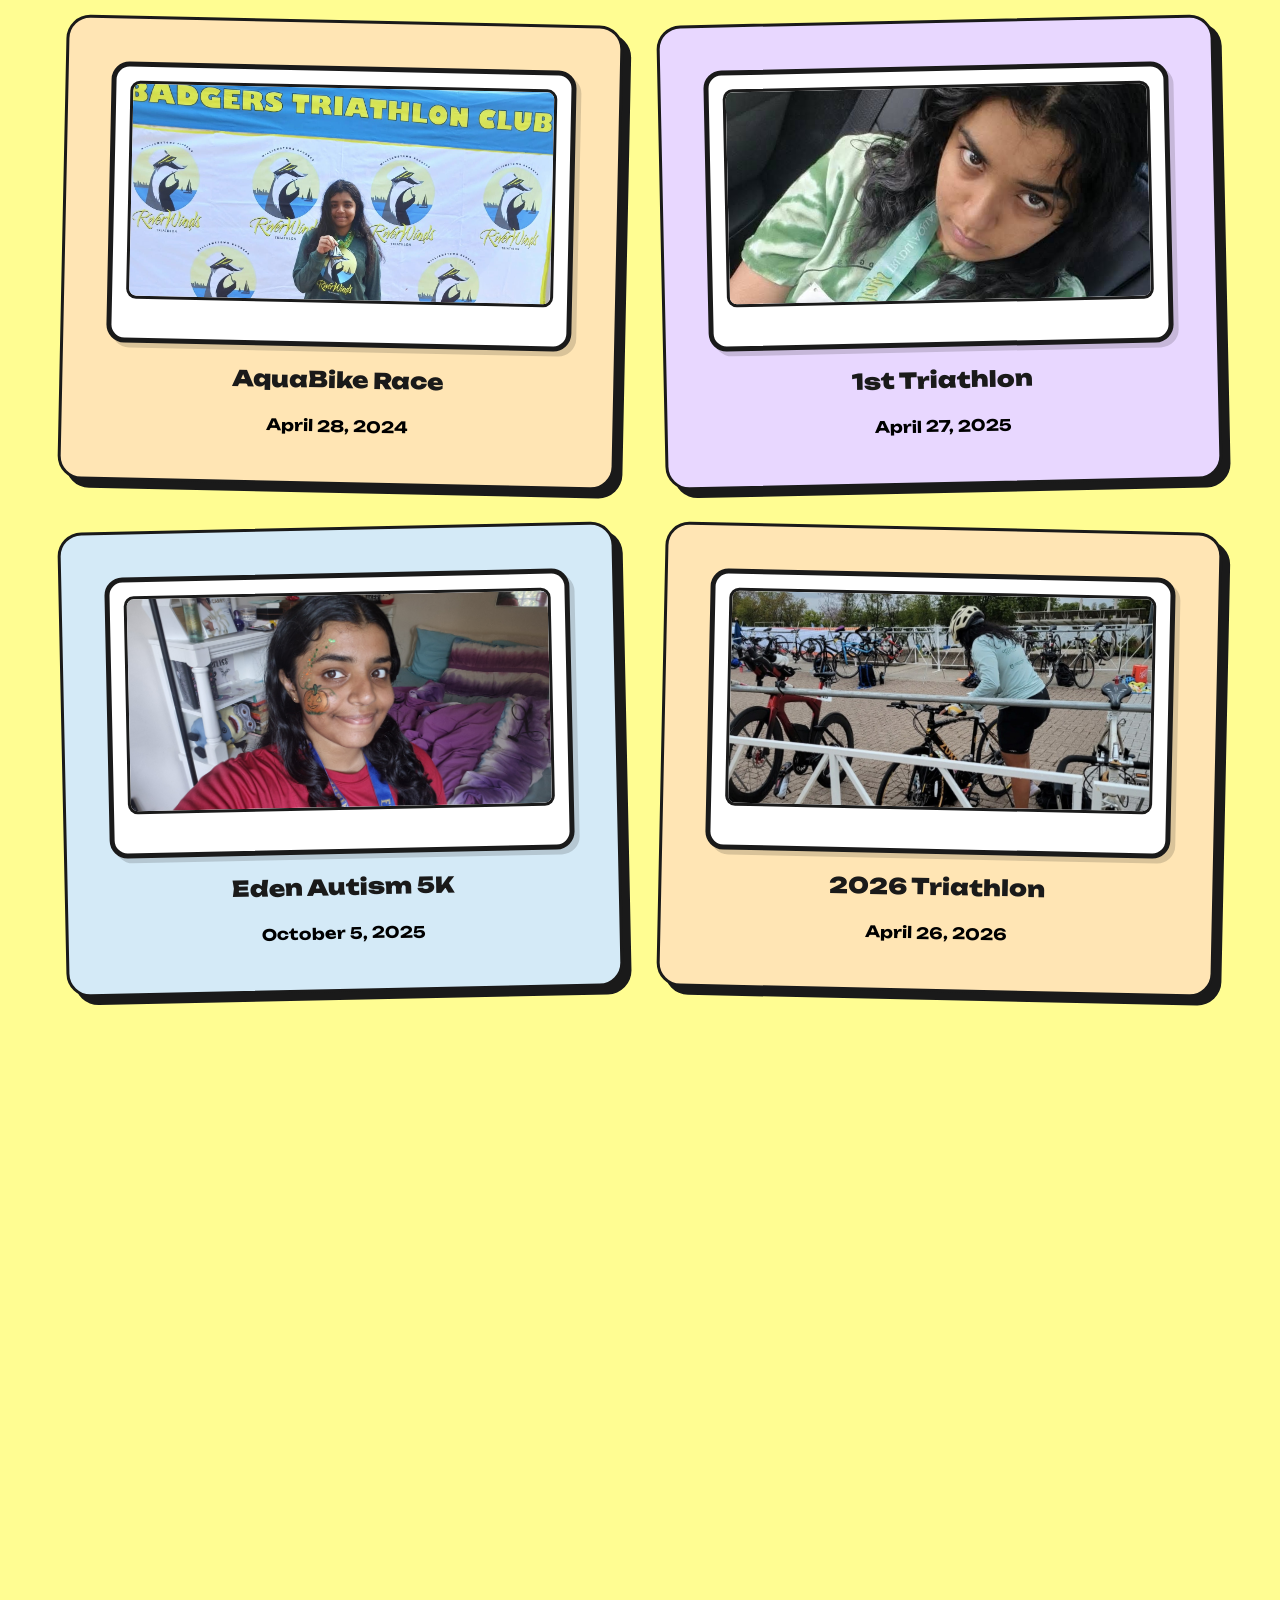
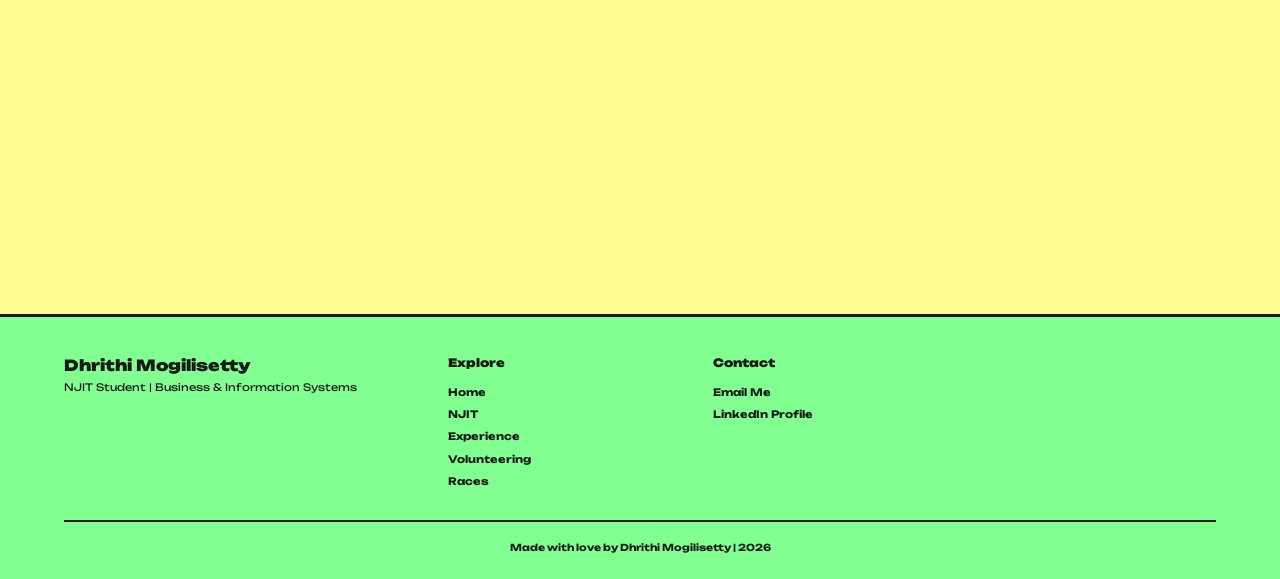
==== commit dc51f083: "Update index.html" ====
--- a/index.html
+++ b/index.html
@@ -121,13 +121,6 @@
                     <li><a href="https://www.linkedin.com/in/dhrithi-mogilisetty" target="_blank">LinkedIn Profile</a></li>
                 </ul>
             </div>
-
-            <div class="footer-col">
-                <h5>Resume</h5>
-                <ul>
-                    <li><a href="Mogilisetty_Resume.pdf" download>Download PDF ↓</a></li>
-                </ul>
-            </div>
         </div>
 
         <div class="footer-bottom">
--- a/style.css
+++ b/style.css
@@ -697,16 +697,3 @@
     .photo-gallery-row { grid-template-columns: 1fr; justify-items: center; }
     .photo-frame { max-width: 200px; }
 }
-
-/* Email Button - Matching LinkedIn Style */
-.cta-btn.email-btn {
-  background-color: var(--yellow); /* Match base button color */
-  color: var(--text-dark);         /* Black text before hover */
-  text-decoration: none;          /* Removes any underline */
-  font-size: 0.85rem;              /* Same font size as cta-btn */
-}
-
-.cta-btn.email-btn:hover {
-  background-color: var(--pink);   /* Turns pink on hover */
-  color: #ffffff;                  /* White text on hover */
-}
